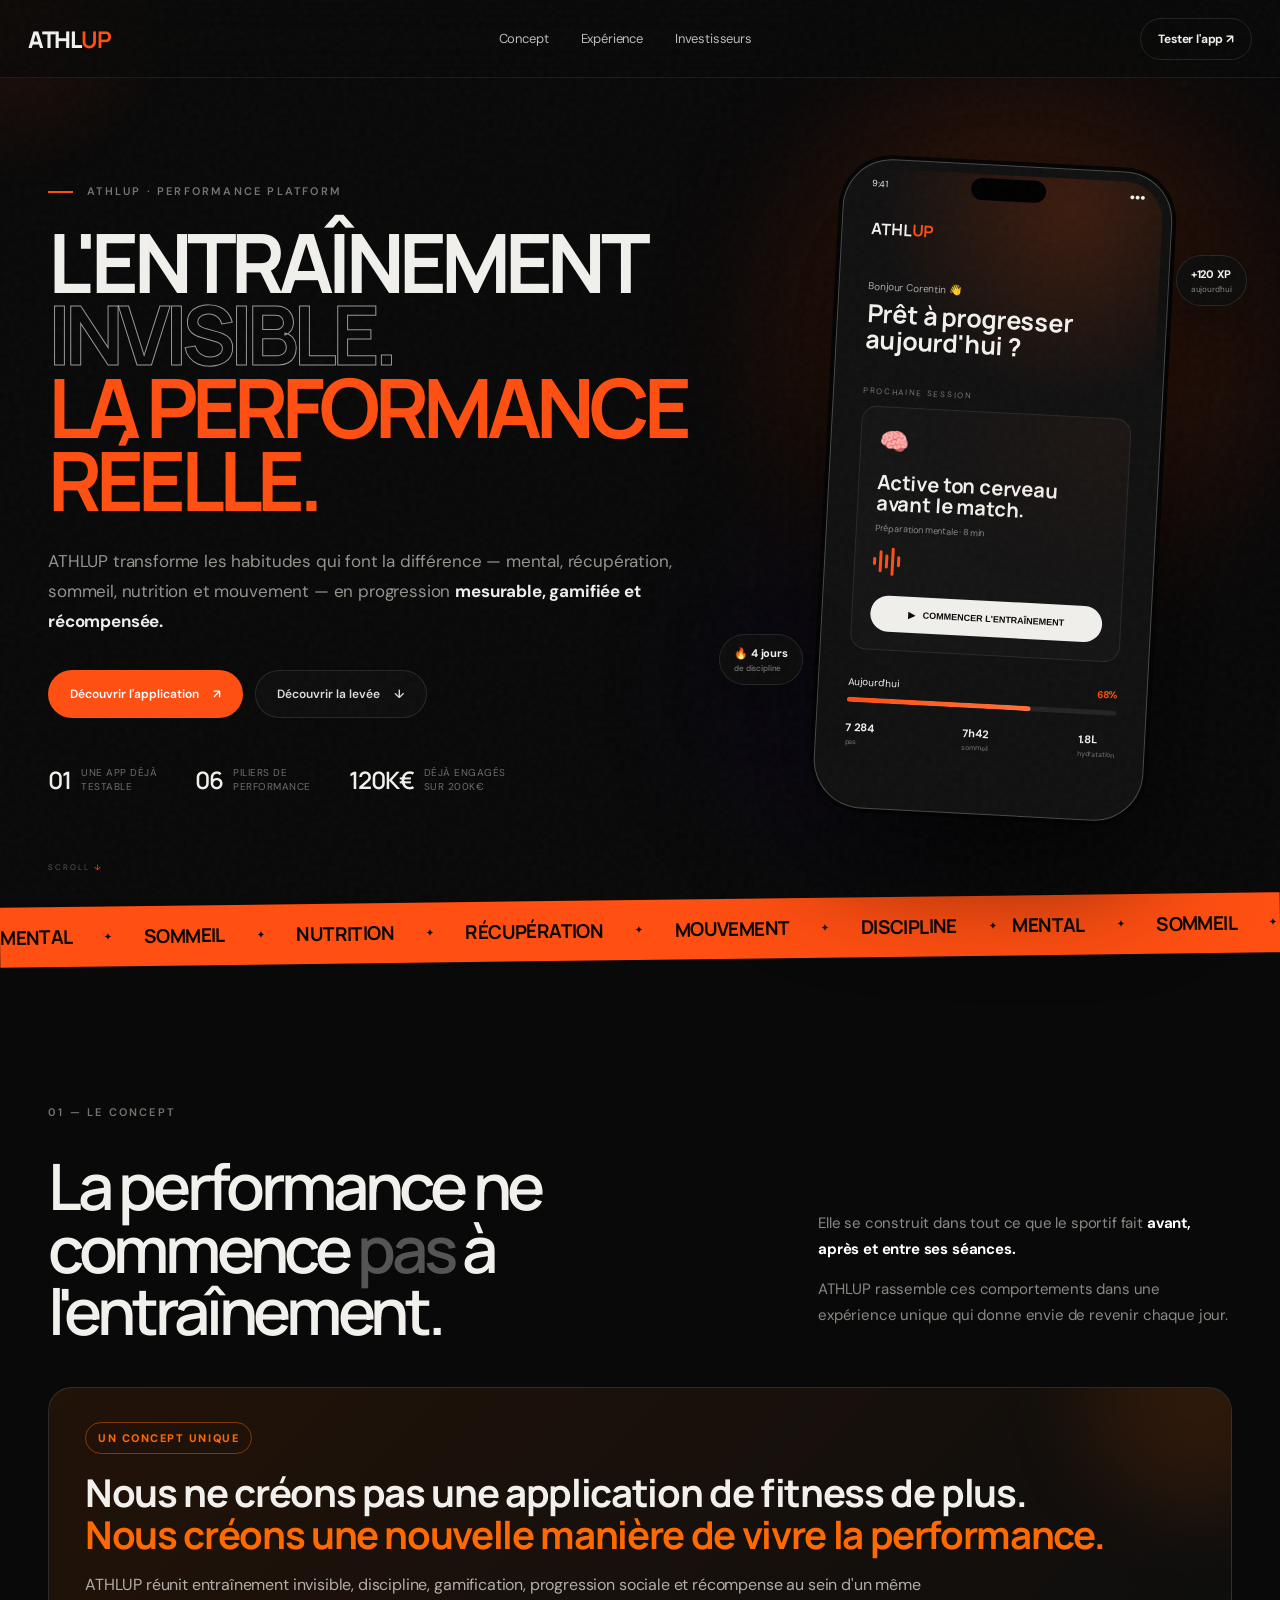
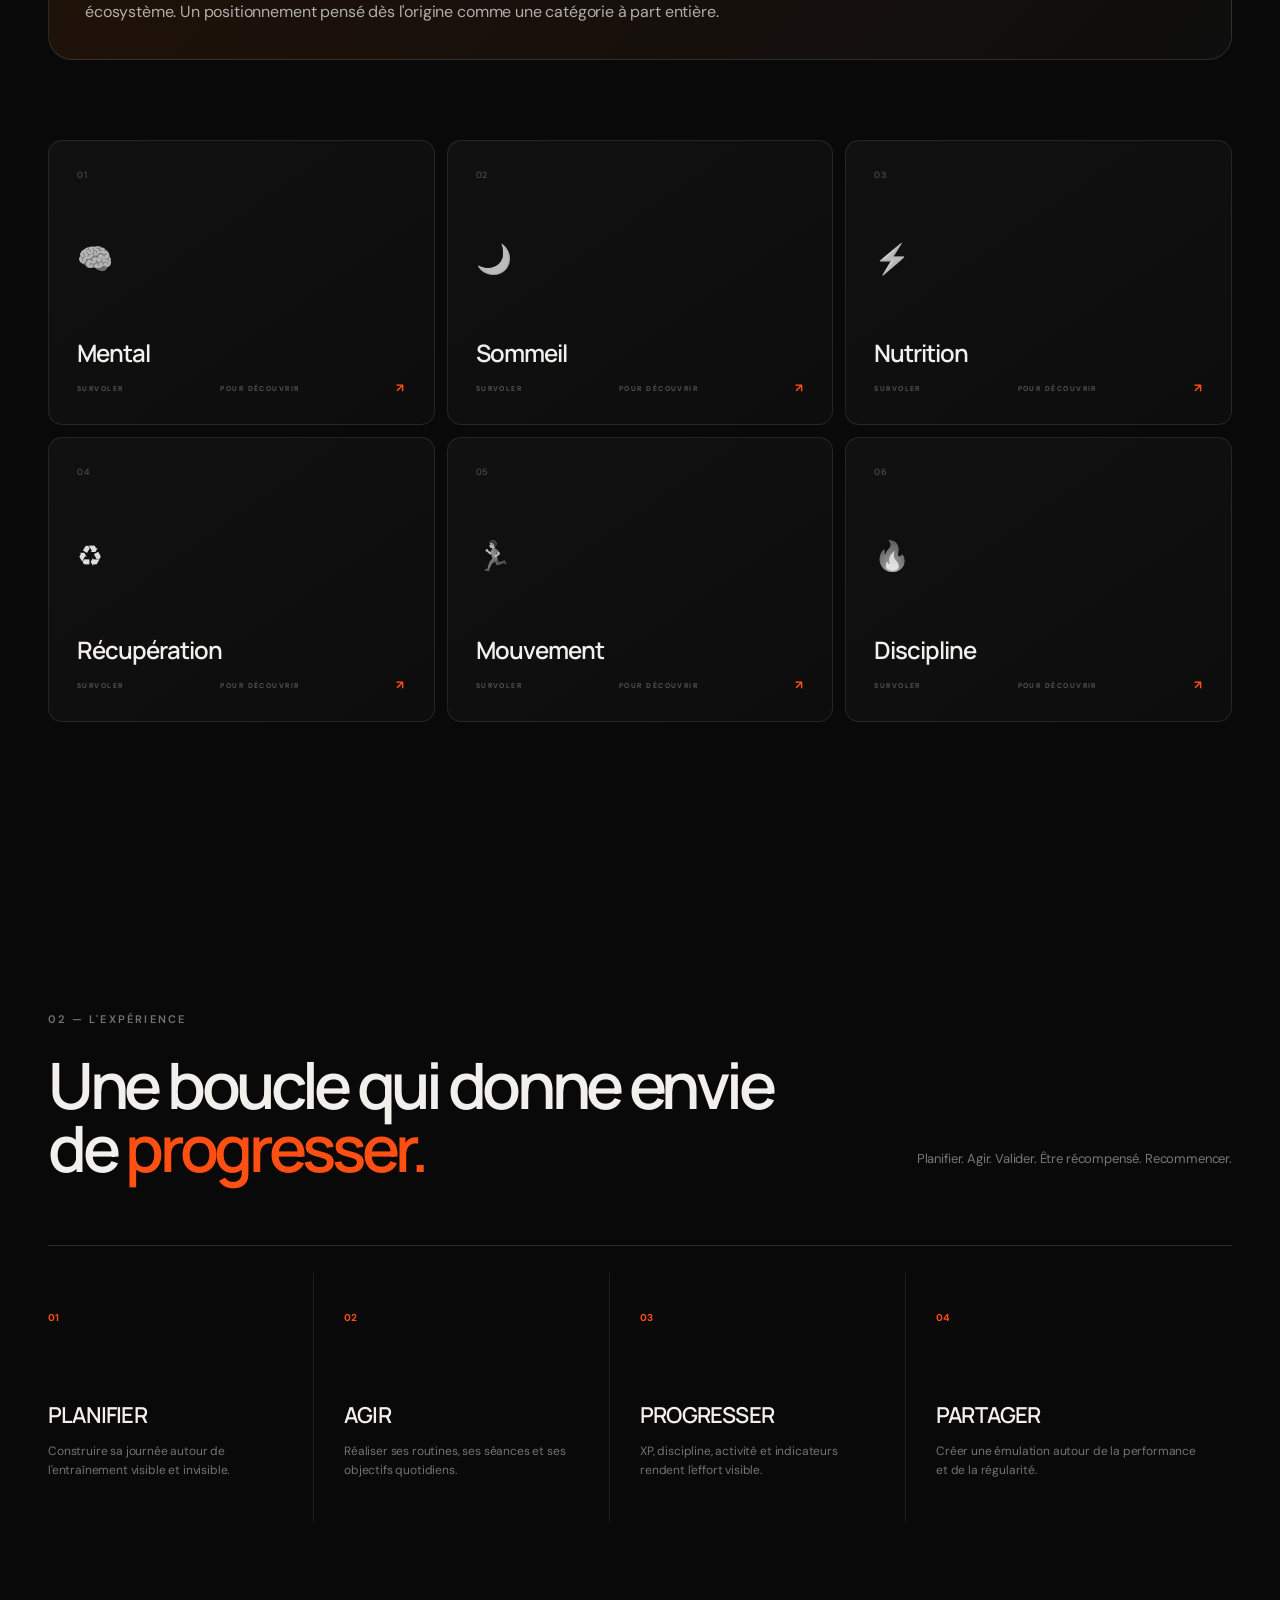
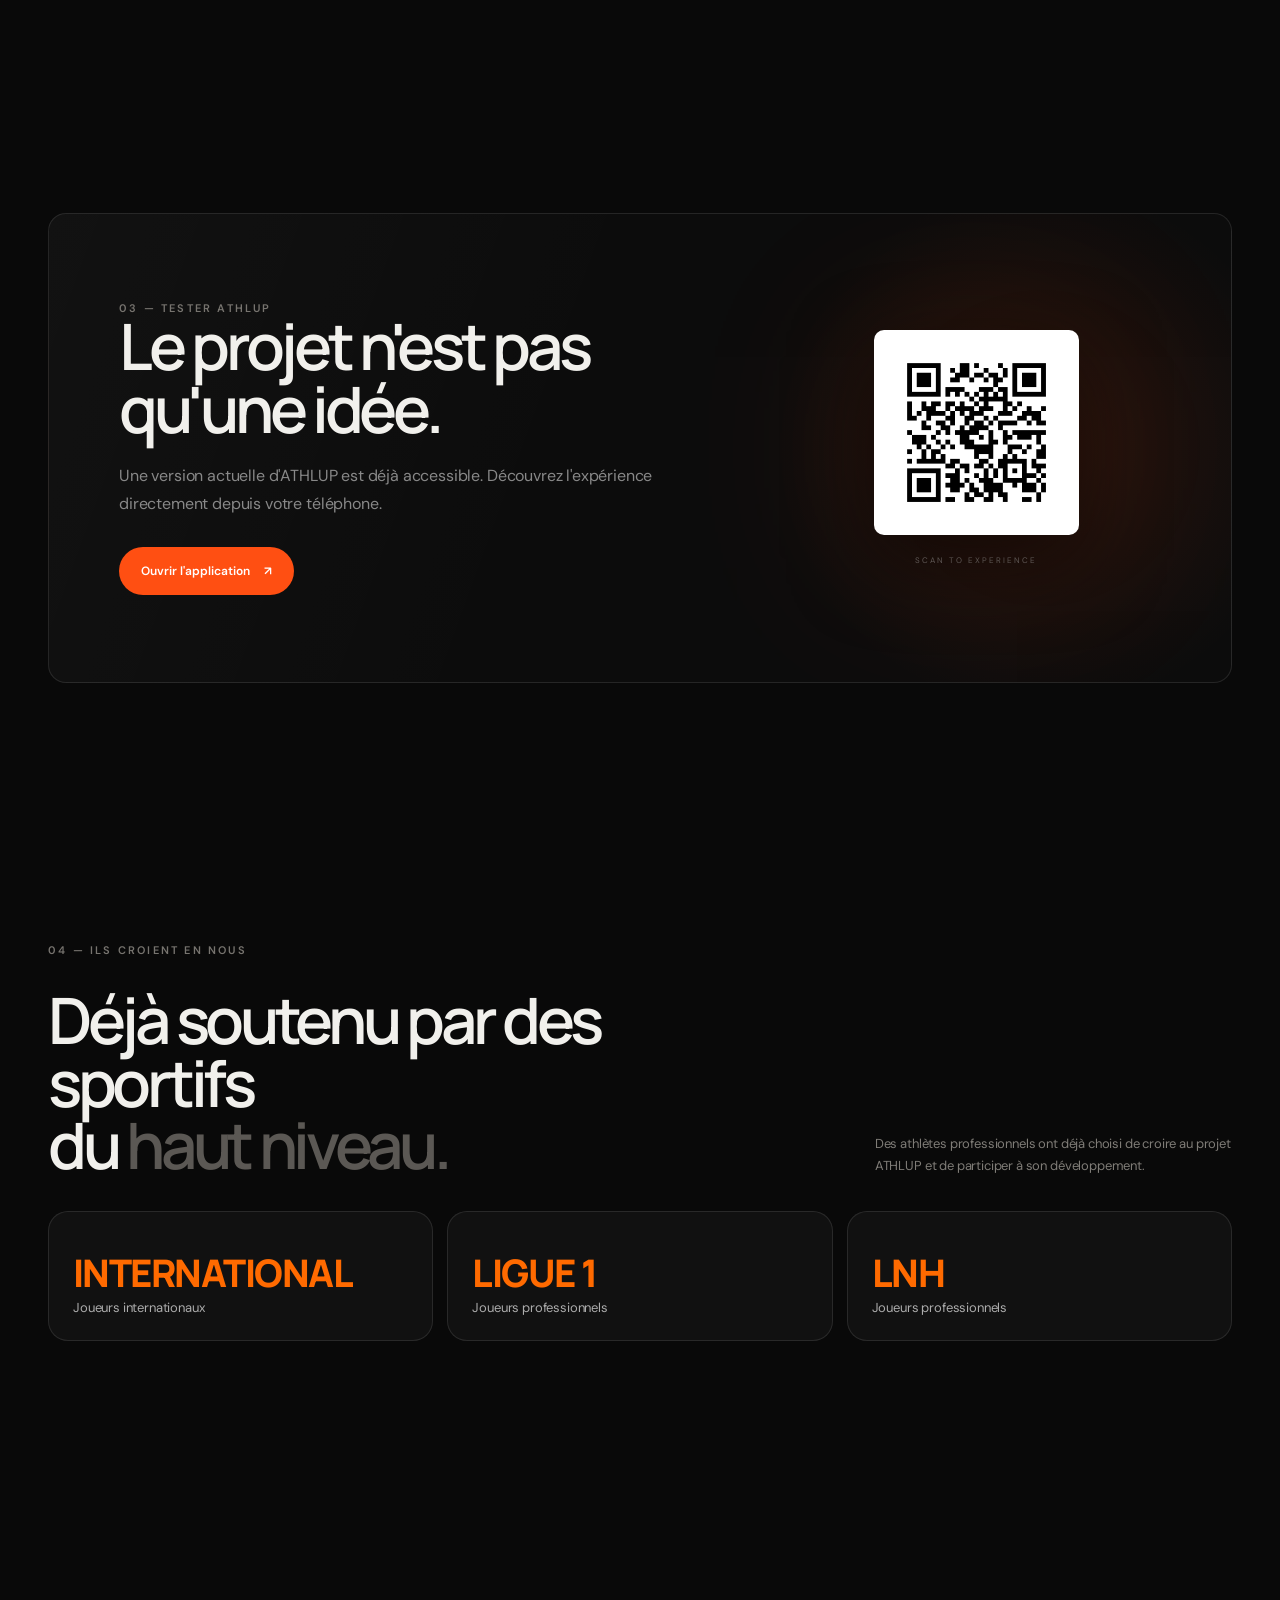
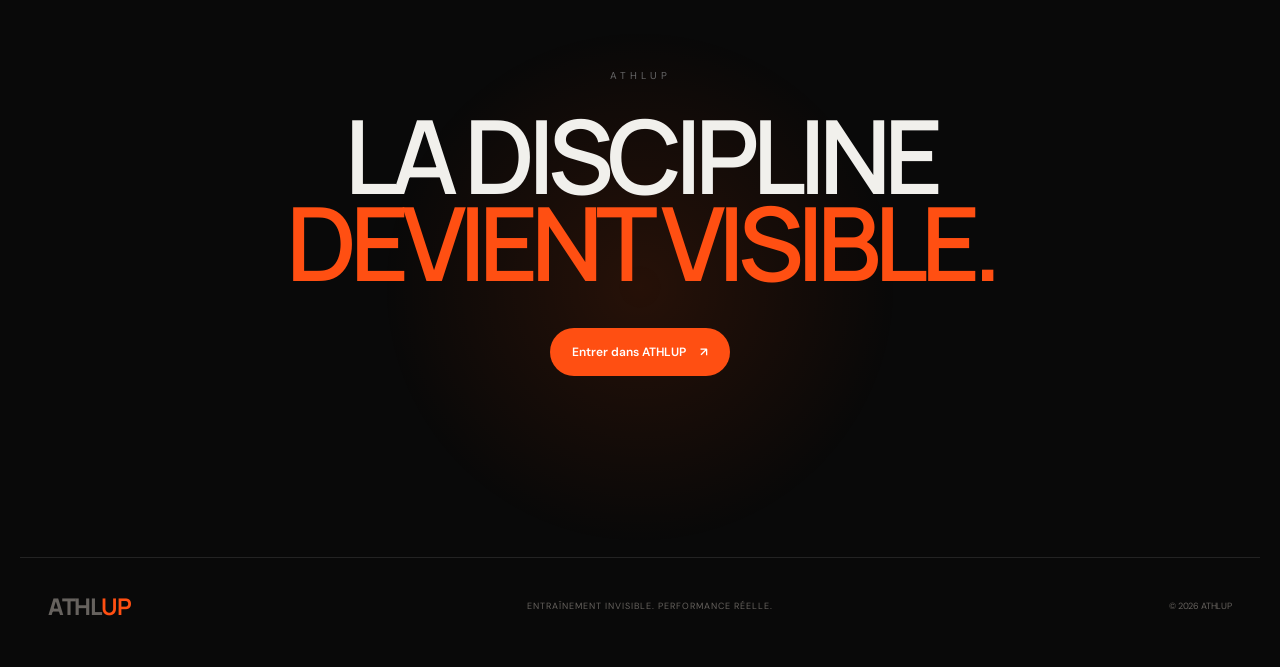
==== index.html @ 87a4d7eb "Add files via upload" ====
<!doctype html>
<html lang="fr">
<head>
  <meta charset="utf-8">
  <meta name="viewport" content="width=device-width, initial-scale=1">
  <meta name="theme-color" content="#080808">
  <title>ATHLUP — L'entraînement invisible</title>
  <meta name="description" content="ATHLUP transforme la discipline quotidienne en progression mesurable, gamifiée et récompensée.">
  <link rel="preconnect" href="https://fonts.googleapis.com">
  <link rel="preconnect" href="https://fonts.gstatic.com" crossorigin>
  <link href="https://fonts.googleapis.com/css2?family=DM+Sans:opsz,wght@9..40,400;9..40,500;9..40,600&family=Manrope:wght@500;600;700;800&display=swap" rel="stylesheet">
  <link rel="stylesheet" href="./style.css">
</head>
<body>
  <div class="noise"></div>
  <div class="cursor-glow" id="cursorGlow"></div>

  <header class="nav">
    <a class="brand" href="documents/ATHLUP-lettre-intention-investissement.pdf" target="_blank" rel="noopener" aria-label="ATHLUP">
      <span>ATHL</span><b>UP</b>
    </a>
    <nav class="nav-links">
      <a href="#concept">Concept</a>
      <a href="#experience">Expérience</a>
      <a href="documents/ATHLUP-lettre-intention-investissement.pdf" target="_blank" rel="noopener">Investisseurs</a>
    </nav>
    <a class="nav-cta" href="https://athlup-demo.vercel.app/" target="_blank" rel="noopener">Tester l'app <span>↗</span></a>
  </header>

  <main id="top">
    <section class="hero">
      <div class="hero-orb orb-one"></div>
      <div class="hero-orb orb-two"></div>
      <div class="hero-copy reveal">
        <div class="eyebrow"><span></span> ATHLUP · PERFORMANCE PLATFORM</div>
        <h1>
          L'ENTRAÎNEMENT<br>
          <span class="outline">INVISIBLE.</span><br>
          <span class="accent">LA PERFORMANCE RÉELLE.</span>
        </h1>
        <p class="hero-text">ATHLUP transforme les habitudes qui font la différence — mental, récupération, sommeil, nutrition et mouvement — en progression <strong>mesurable, gamifiée et récompensée.</strong></p>
        <div class="hero-actions">
          <a class="btn btn-primary magnetic" href="https://athlup-demo.vercel.app/" target="_blank" rel="noopener">Découvrir l'application <span>↗</span></a>
          <a class="btn btn-ghost" href="#invest">Découvrir la levée <span>↓</span></a>
        </div>
        <div class="micro-proof">
          <div><strong>01</strong><span>Une app déjà<br>testable</span></div>
          <div><strong>06</strong><span>Piliers de<br>performance</span></div>
          <div><strong>120K€</strong><span>déjà engagés<br>sur 200K€</span></div>
        </div>
      </div>

      <div class="hero-device reveal delay-1">
        <div class="floating-chip chip-one">+120 XP <small>aujourd'hui</small></div>
        <div class="floating-chip chip-two">🔥 4 jours <small>de discipline</small></div>
        <div class="phone">
          <div class="phone-top"><span>9:41</span><i></i><span>●●●</span></div>
          <div class="phone-content">
            <div class="app-brand">ATHL<span>UP</span></div>
            <p class="hello">Bonjour Corentin 👋</p>
            <h3>Prêt à progresser<br>aujourd'hui ?</h3>
            <div class="session-label">PROCHAINE SESSION</div>
            <div class="session-card">
              <div class="session-icon">🧠</div>
              <div>
                <h4>Active ton cerveau<br>avant le match.</h4>
                <p>Préparation mentale · 8 min</p>
              </div>
              <div class="audio-bars"><i></i><i></i><i></i><i></i><i></i></div>
              <button>▶ &nbsp; COMMENCER L'ENTRAÎNEMENT</button>
            </div>
            <div class="today">
              <span>Aujourd'hui</span>
              <b>68%</b>
            </div>
            <div class="mini-progress"><i></i></div>
            <div class="stats-row"><span>7 284<small>pas</small></span><span>7h42<small>sommeil</small></span><span>1.8L<small>hydratation</small></span></div>
          </div>
        </div>
      </div>

      <div class="scroll-hint">SCROLL <span>↓</span></div>
    </section>

    <section class="word-stream" aria-label="Piliers ATHLUP">
      <div class="marquee">
        <div class="marquee-track">
          <div class="marquee-group">
            <span>MENTAL</span><i>✦</i><span>SOMMEIL</span><i>✦</i><span>NUTRITION</span><i>✦</i><span>RÉCUPÉRATION</span><i>✦</i><span>MOUVEMENT</span><i>✦</i><span>DISCIPLINE</span><i>✦</i>
          </div>
          <div class="marquee-group" aria-hidden="true">
            <span>MENTAL</span><i>✦</i><span>SOMMEIL</span><i>✦</i><span>NUTRITION</span><i>✦</i><span>RÉCUPÉRATION</span><i>✦</i><span>MOUVEMENT</span><i>✦</i><span>DISCIPLINE</span><i>✦</i>
          </div>
          <div class="marquee-group" aria-hidden="true">
            <span>MENTAL</span><i>✦</i><span>SOMMEIL</span><i>✦</i><span>NUTRITION</span><i>✦</i><span>RÉCUPÉRATION</span><i>✦</i><span>MOUVEMENT</span><i>✦</i><span>DISCIPLINE</span><i>✦</i>
          </div>
        </div>
      </div>
    </section>

    <section class="manifesto section" id="concept">
      <div class="section-kicker reveal">01 — LE CONCEPT</div>
      <div class="manifesto-grid">
        <h2 class="reveal">La performance ne commence <span>pas</span> à l'entraînement.</h2>
        <div class="manifesto-copy reveal delay-1">
          <p>Elle se construit dans tout ce que le sportif fait <strong>avant, après et entre ses séances.</strong></p>
          <p>ATHLUP rassemble ces comportements dans une expérience unique qui donne envie de revenir chaque jour.</p>
        </div>
      </div>

      <div class="unique-concept reveal">
        <span class="unique-tag">UN CONCEPT UNIQUE</span>
        <h3>Nous ne créons pas une application de fitness de plus.<br><strong>Nous créons une nouvelle manière de vivre la performance.</strong></h3>
        <p>ATHLUP réunit entraînement invisible, discipline, gamification, progression sociale et récompense au sein d'un même écosystème. Un positionnement pensé dès l'origine comme une catégorie à part entière.</p>
      </div>

      <div class="pillars flip-grid">
        <article class="pillar flip-card reveal" tabindex="0">
          <div class="flip-card-inner">
            <div class="flip-face flip-front">
              <em>01</em>
              <span class="pillar-icon">🧠</span>
              <div class="front-bottom">
                <h3>Mental</h3>
                <small><span class="desktop-hint">SURVOLER</span><span class="mobile-hint">TOUCHER</span> POUR DÉCOUVRIR <b>↗</b></small>
              </div>
            </div>
            <div class="flip-face flip-back">
              <div class="back-top"><em>01</em><span>Mental</span></div>
              <p>Focus, visualisation, préparation et maîtrise émotionnelle.</p>
              <div class="back-mark">🧠</div>
            </div>
          </div>
        </article>
        <article class="pillar flip-card reveal" tabindex="0">
          <div class="flip-card-inner">
            <div class="flip-face flip-front">
              <em>02</em>
              <span class="pillar-icon">🌙</span>
              <div class="front-bottom">
                <h3>Sommeil</h3>
                <small><span class="desktop-hint">SURVOLER</span><span class="mobile-hint">TOUCHER</span> POUR DÉCOUVRIR <b>↗</b></small>
              </div>
            </div>
            <div class="flip-face flip-back">
              <div class="back-top"><em>02</em><span>Sommeil</span></div>
              <p>Construire une récupération qui soutient réellement la performance.</p>
              <div class="back-mark">🌙</div>
            </div>
          </div>
        </article>
        <article class="pillar flip-card reveal" tabindex="0">
          <div class="flip-card-inner">
            <div class="flip-face flip-front">
              <em>03</em>
              <span class="pillar-icon">⚡</span>
              <div class="front-bottom">
                <h3>Nutrition</h3>
                <small><span class="desktop-hint">SURVOLER</span><span class="mobile-hint">TOUCHER</span> POUR DÉCOUVRIR <b>↗</b></small>
              </div>
            </div>
            <div class="flip-face flip-back">
              <div class="back-top"><em>03</em><span>Nutrition</span></div>
              <p>Créer des habitudes simples qui accompagnent l'effort.</p>
              <div class="back-mark">⚡</div>
            </div>
          </div>
        </article>
        <article class="pillar flip-card reveal" tabindex="0">
          <div class="flip-card-inner">
            <div class="flip-face flip-front">
              <em>04</em>
              <span class="pillar-icon">♻</span>
              <div class="front-bottom">
                <h3>Récupération</h3>
                <small><span class="desktop-hint">SURVOLER</span><span class="mobile-hint">TOUCHER</span> POUR DÉCOUVRIR <b>↗</b></small>
              </div>
            </div>
            <div class="flip-face flip-back">
              <div class="back-top"><em>04</em><span>Récupération</span></div>
              <p>Mobilité, respiration et protocoles pour mieux repartir.</p>
              <div class="back-mark">♻</div>
            </div>
          </div>
        </article>
        <article class="pillar flip-card reveal" tabindex="0">
          <div class="flip-card-inner">
            <div class="flip-face flip-front">
              <em>05</em>
              <span class="pillar-icon">🏃</span>
              <div class="front-bottom">
                <h3>Mouvement</h3>
                <small><span class="desktop-hint">SURVOLER</span><span class="mobile-hint">TOUCHER</span> POUR DÉCOUVRIR <b>↗</b></small>
              </div>
            </div>
            <div class="flip-face flip-back">
              <div class="back-top"><em>05</em><span>Mouvement</span></div>
              <p>Valoriser l'activité quotidienne et la régularité.</p>
              <div class="back-mark">🏃</div>
            </div>
          </div>
        </article>
        <article class="pillar flip-card reveal" tabindex="0">
          <div class="flip-card-inner">
            <div class="flip-face flip-front">
              <em>06</em>
              <span class="pillar-icon">🔥</span>
              <div class="front-bottom">
                <h3>Discipline</h3>
                <small><span class="desktop-hint">SURVOLER</span><span class="mobile-hint">TOUCHER</span> POUR DÉCOUVRIR <b>↗</b></small>
              </div>
            </div>
            <div class="flip-face flip-back">
              <div class="back-top"><em>06</em><span>Discipline</span></div>
              <p>Transformer la constance en progression visible et gratifiante.</p>
              <div class="back-mark">🔥</div>
            </div>
          </div>
        </article>
      </div>
    </section>

    <section class="experience section" id="experience">
      <div class="section-kicker reveal">02 — L'EXPÉRIENCE</div>
      <div class="experience-head">
        <h2 class="reveal">Une boucle qui donne envie<br>de <span class="accent">progresser.</span></h2>
        <p class="reveal delay-1">Planifier. Agir. Valider. Être récompensé. Recommencer.</p>
      </div>

      <div class="steps">
        <div class="step reveal"><b>01</b><h3>PLANIFIER</h3><p>Construire sa journée autour de l'entraînement visible et invisible.</p><span>→</span></div>
        <div class="step reveal delay-1"><b>02</b><h3>AGIR</h3><p>Réaliser ses routines, ses séances et ses objectifs quotidiens.</p><span>→</span></div>
        <div class="step reveal delay-2"><b>03</b><h3>PROGRESSER</h3><p>XP, discipline, activité et indicateurs rendent l'effort visible.</p><span>→</span></div>
        <div class="step reveal delay-3"><b>04</b><h3>PARTAGER</h3><p>Créer une émulation autour de la performance et de la régularité.</p></div>
      </div>
    </section>

    <section class="try-app section">
      <div class="try-card reveal">
        <div>
          <div class="section-kicker">03 — TESTER ATHLUP</div>
          <h2>Le projet n'est pas<br>qu'une idée.</h2>
          <p>Une version actuelle d'ATHLUP est déjà accessible. Découvrez l'expérience directement depuis votre téléphone.</p>
          <a class="btn btn-primary magnetic" href="https://athlup-demo.vercel.app/" target="_blank" rel="noopener">Ouvrir l'application <span>↗</span></a>
        </div>
        <div class="qr-wrap">
          <div class="qr-glow"></div>
          <img src="./qr-athlup-app.png" alt="QR code vers l'application ATHLUP">
          <span>SCAN TO EXPERIENCE</span>
        </div>
      </div>
    </section>


    <section class="believers section" id="believers">
      <div class="section-kicker reveal">04 — ILS CROIENT EN NOUS</div>
      <div class="believers-head">
        <h2 class="reveal">Déjà soutenu par des sportifs<br>du <span>haut niveau.</span></h2>
        <p class="reveal delay-1">Des athlètes professionnels ont déjà choisi de croire au projet ATHLUP et de participer à son développement.</p>
      </div>

      <div class="athlete-proof reveal">
        <div><strong>INTERNATIONAL</strong><span>Joueurs internationaux</span></div>
        <div><strong>LIGUE 1</strong><span>Joueurs professionnels</span></div>
        <div><strong>LNH</strong><span>Joueurs professionnels</span></div>
      </div>
    </section>

    <section class="final-cta">
      <div class="reveal">
        <span>ATHLUP</span>
        <h2>LA DISCIPLINE<br><i>DEVIENT VISIBLE.</i></h2>
        <a class="btn btn-primary magnetic" href="https://athlup-demo.vercel.app/" target="_blank" rel="noopener">Entrer dans ATHLUP <span>↗</span></a>
      </div>
    </section>
  </main>

  <footer>
    <a class="brand" href="#top"><span>ATHL</span><b>UP</b></a>
    <p>Entraînement invisible. Performance réelle.</p>
    <span>© 2026 ATHLUP</span>
  </footer>

  <script src="./script.js"></script>
</body>
</html>
---- style.css ----
:root{
  --bg:#080808;--panel:#101010;--panel2:#151515;--text:#f5f3ef;--muted:#a4a19b;
  --orange:#ff4d00;--orange2:#ff7a00;--line:rgba(255,255,255,.12);--max:1240px
}
*{box-sizing:border-box}html{scroll-behavior:smooth}body{margin:0;background:var(--bg);color:var(--text);font-family:Inter,Arial,sans-serif;overflow-x:hidden}
a{color:inherit;text-decoration:none}.noise{position:fixed;inset:0;pointer-events:none;z-index:20;opacity:.035;background-image:url("data:image/svg+xml,%3Csvg viewBox='0 0 180 180' xmlns='http://www.w3.org/2000/svg'%3E%3Cfilter id='n'%3E%3CfeTurbulence type='fractalNoise' baseFrequency='.9' numOctaves='4' stitchTiles='stitch'/%3E%3C/filter%3E%3Crect width='100%25' height='100%25' filter='url(%23n)' opacity='.8'/%3E%3C/svg%3E")}
.cursor-glow{position:fixed;width:420px;height:420px;border-radius:50%;pointer-events:none;z-index:-1;background:radial-gradient(circle,rgba(255,77,0,.11),transparent 65%);transform:translate(-50%,-50%);transition:opacity .3s}
.nav{height:78px;position:fixed;top:0;left:0;right:0;z-index:15;display:flex;align-items:center;justify-content:space-between;padding:0 max(28px,calc((100vw - var(--max))/2));background:rgba(8,8,8,.64);backdrop-filter:blur(18px);border-bottom:1px solid rgba(255,255,255,.06)}
.brand{font-family:"Space Grotesk";font-size:23px;font-weight:700;letter-spacing:-1px}.brand b{color:var(--orange)}.nav-links{display:flex;gap:32px;font-size:13px;color:#bbb}.nav-links a:hover{color:white}.nav-cta{font-size:12px;font-weight:700;border:1px solid var(--line);padding:12px 17px;border-radius:99px}.nav-cta:hover{border-color:var(--orange);color:var(--orange)}
.hero{min-height:100vh;max-width:var(--max);margin:auto;padding:150px 28px 70px;display:grid;grid-template-columns:1.15fr .85fr;align-items:center;gap:60px;position:relative}
.hero-copy,.hero-device{position:relative;z-index:2}.eyebrow,.section-kicker{font-size:11px;font-weight:700;letter-spacing:2.5px;color:#a7a39e}.eyebrow span{display:inline-block;width:25px;height:2px;background:var(--orange);vertical-align:middle;margin-right:9px}
.hero h1{font-family:"Space Grotesk";font-size:clamp(54px,6.4vw,94px);line-height:.9;letter-spacing:-5px;margin:28px 0 30px;font-weight:700}.hero h1 .outline{-webkit-text-stroke:1px rgba(255,255,255,.75);color:transparent}.accent{color:var(--orange)}
.hero-text{font-size:17px;line-height:1.75;color:#aaa;max-width:650px}.hero-text strong{color:#eee}.hero-actions{display:flex;gap:12px;margin:34px 0 45px;flex-wrap:wrap}
.btn{display:inline-flex;align-items:center;justify-content:center;gap:14px;padding:16px 22px;border-radius:6px;font-size:12px;font-weight:800;letter-spacing:.3px;border:1px solid transparent;transition:.25s ease;cursor:pointer}.btn-primary{background:var(--orange);color:white;box-shadow:0 12px 45px rgba(255,77,0,.18)}.btn-primary:hover{background:#ff6325;transform:translateY(-2px)}.btn-ghost{border-color:var(--line);color:#ddd}.btn-ghost:hover{border-color:#777}.btn-disabled{background:#242424;color:#777;border-color:#333;cursor:not-allowed}
.micro-proof{display:flex;gap:38px}.micro-proof div{display:flex;align-items:center;gap:10px}.micro-proof strong{font-family:"Space Grotesk";font-size:24px}.micro-proof span{font-size:10px;color:#777;line-height:1.35;text-transform:uppercase;letter-spacing:.7px}
.hero-device{display:flex;justify-content:center}.phone{width:330px;height:650px;border:1px solid rgba(255,255,255,.2);border-radius:48px;padding:11px;background:linear-gradient(145deg,#222,#070707 50%);box-shadow:0 50px 110px rgba(0,0,0,.65),0 0 0 5px #050505;transform:rotate(3deg);transition:transform .5s ease}.phone:hover{transform:rotate(0) translateY(-8px)}
.phone:before{content:"";position:absolute;inset:9px;border-radius:39px;background:radial-gradient(circle at 70% 5%,rgba(255,77,0,.18),transparent 30%);pointer-events:none}.phone-top{height:34px;padding:7px 16px;display:flex;justify-content:space-between;font-size:9px;position:relative;z-index:2}.phone-top i{width:75px;height:22px;background:#000;border-radius:20px;position:absolute;left:50%;top:2px;transform:translateX(-50%)}
.phone-content{padding:13px 18px;position:relative;z-index:2}.app-brand{font-family:"Space Grotesk";font-weight:700;font-size:16px;margin-bottom:40px}.app-brand span{color:var(--orange)}.hello{font-size:10px;color:#aaa;margin:0 0 8px}.phone h3{font-family:"Space Grotesk";font-size:25px;line-height:1.05;margin:0 0 32px}.session-label{font-size:8px;letter-spacing:1.7px;color:#777;margin-bottom:10px}.session-card{position:relative;background:linear-gradient(145deg,#1d1d1d,#101010);border:1px solid rgba(255,77,0,.28);border-radius:20px;padding:18px;overflow:hidden}.session-card:before{content:"";position:absolute;width:140px;height:140px;background:var(--orange);filter:blur(80px);opacity:.13;right:-40px;top:-60px}.session-icon{font-size:24px;margin-bottom:15px}.session-card h4{font-family:"Space Grotesk";font-size:20px;line-height:1.05;margin:0 0 7px}.session-card p{font-size:9px;color:#888}.session-card button{width:100%;margin-top:19px;padding:13px 8px;border:0;border-radius:8px;background:var(--orange);color:#fff;font-size:9px;font-weight:800}.audio-bars{height:30px;display:flex;gap:3px;align-items:center;margin-top:12px}.audio-bars i{display:block;width:3px;background:var(--orange);border-radius:3px;animation:bars 1.1s infinite ease-in-out}.audio-bars i:nth-child(1){height:8px}.audio-bars i:nth-child(2){height:22px;animation-delay:.15s}.audio-bars i:nth-child(3){height:14px;animation-delay:.3s}.audio-bars i:nth-child(4){height:28px;animation-delay:.45s}.audio-bars i:nth-child(5){height:11px;animation-delay:.6s}@keyframes bars{50%{transform:scaleY(.45);opacity:.55}}
.today{display:flex;justify-content:space-between;margin-top:26px;font-size:10px}.today b{color:var(--orange)}.mini-progress{height:5px;background:#242424;border-radius:10px;margin:9px 0 18px;overflow:hidden}.mini-progress i{display:block;width:68%;height:100%;background:linear-gradient(90deg,var(--orange),var(--orange2));border-radius:10px}.stats-row{display:flex;justify-content:space-between}.stats-row span{font-size:11px;font-weight:700}.stats-row small{display:block;font-size:7px;color:#666;font-weight:500;margin-top:3px}
.floating-chip{position:absolute;background:rgba(20,20,20,.82);border:1px solid var(--line);backdrop-filter:blur(10px);padding:11px 14px;border-radius:12px;font-size:11px;font-weight:800;z-index:4;box-shadow:0 15px 45px rgba(0,0,0,.35);animation:float 4s ease-in-out infinite}.floating-chip small{display:block;color:#777;font-size:8px;font-weight:500;margin-top:3px}.chip-one{right:-15px;top:90px}.chip-two{left:-35px;bottom:130px;animation-delay:1.5s}@keyframes float{50%{transform:translateY(-10px)}}
.hero-orb{position:absolute;border-radius:50%;filter:blur(90px);opacity:.22;pointer-events:none}.orb-one{width:420px;height:420px;background:var(--orange);right:30px;top:120px}.orb-two{width:260px;height:260px;background:#6931ff;right:280px;bottom:80px;opacity:.08}.scroll-hint{position:absolute;bottom:28px;left:28px;font-size:8px;letter-spacing:2px;color:#555}.scroll-hint span{color:var(--orange)}
.word-stream{border-top:1px solid var(--line);border-bottom:1px solid var(--line);overflow:hidden;transform:rotate(-1deg);background:var(--orange);color:#090909}.marquee{width:100%;overflow:hidden}.marquee-track{display:flex;width:max-content;gap:28px;align-items:center;padding:18px 0;animation:marquee 24s linear infinite;font-family:"Space Grotesk";font-weight:700;font-size:22px;letter-spacing:-.5px}.marquee-track i{font-style:normal;font-size:12px}@keyframes marquee{to{transform:translateX(-50%)}}
.section{max-width:var(--max);margin:auto;padding:130px 28px}.manifesto-grid{display:grid;grid-template-columns:1.25fr .75fr;gap:80px;margin-top:28px;align-items:end}.manifesto h2,.experience h2,.try-card h2{font-family:"Space Grotesk";font-size:clamp(42px,5vw,70px);line-height:.98;letter-spacing:-3px;margin:0}.manifesto h2 span{color:#555}.manifesto-copy{font-size:16px;color:#999;line-height:1.7}.manifesto-copy strong{color:white}
.pillars{display:grid;grid-template-columns:repeat(3,1fr);margin-top:75px;border-top:1px solid var(--line);border-left:1px solid var(--line)}.pillar{min-height:260px;padding:28px;border-right:1px solid var(--line);border-bottom:1px solid var(--line);position:relative;transition:.35s}.pillar:hover{background:#101010;transform:translateY(-4px)}.pillar em{font-size:9px;color:#555;font-style:normal}.pillar>span{display:block;font-size:27px;margin:40px 0 18px}.pillar h3{font-family:"Space Grotesk";font-size:22px;margin:0 0 10px}.pillar p{font-size:12px;color:#777;line-height:1.6;max-width:270px}
.experience{padding-top:70px}.experience-head{display:flex;justify-content:space-between;align-items:end;margin:28px 0 65px}.experience-head p{color:#777;font-size:13px}.steps{display:grid;grid-template-columns:repeat(4,1fr);border:1px solid var(--line)}.step{padding:32px;min-height:270px;border-right:1px solid var(--line);position:relative}.step:last-child{border-right:0}.step b{font-size:10px;color:var(--orange)}.step h3{font-family:"Space Grotesk";font-size:25px;margin:70px 0 12px}.step p{font-size:12px;color:#777;line-height:1.6}.step>span{position:absolute;right:20px;top:50%;font-size:20px;color:#333}.step:hover{background:linear-gradient(180deg,rgba(255,77,0,.07),transparent)}
.try-app{padding-top:50px}.try-card{min-height:470px;border:1px solid var(--line);border-radius:24px;padding:70px;display:grid;grid-template-columns:1fr .55fr;align-items:center;position:relative;overflow:hidden;background:radial-gradient(circle at 80% 50%,rgba(255,77,0,.12),transparent 35%),#0d0d0d}.try-card p{color:#888;line-height:1.7;max-width:570px;margin:22px 0 30px}.qr-wrap{justify-self:center;text-align:center;position:relative}.qr-wrap img{width:205px;height:205px;background:white;padding:14px;border-radius:14px;position:relative;z-index:2;box-shadow:0 20px 60px rgba(0,0,0,.4)}.qr-wrap span{display:block;font-size:8px;letter-spacing:2px;color:#777;margin-top:15px}.qr-glow{position:absolute;width:240px;height:240px;background:var(--orange);filter:blur(90px);opacity:.2;left:50%;top:50%;transform:translate(-50%,-50%)}
.invest{max-width:none;padding-left:max(28px,calc((100vw - var(--max))/2));padding-right:max(28px,calc((100vw - var(--max))/2));position:relative;overflow:hidden;background:#0b0b0b;border-top:1px solid var(--line);border-bottom:1px solid var(--line)}.invest-bg{position:absolute;width:550px;height:550px;border:100px solid rgba(255,77,0,.025);border-radius:50%;right:-100px;top:-130px}.invest-grid{display:grid;grid-template-columns:1fr 1fr;gap:90px;margin-top:45px;position:relative}.invest-label{font-size:9px;letter-spacing:2px;color:var(--orange);font-weight:800}.invest-copy h2{font-family:"Space Grotesk";font-size:clamp(90px,12vw,165px);line-height:.62;letter-spacing:-8px;margin:25px 0 0;color:var(--orange)}.invest-copy sup{font-size:.35em;vertical-align:top;letter-spacing:-2px}.invest-copy small{display:inline-block;color:white;font-size:.25em;line-height:1.05;letter-spacing:-2px;margin-top:38px}.invest-detail{padding-top:55px}.invest-detail>p{color:#999;line-height:1.75;max-width:560px}.progress-meta,.progress-scale{display:flex;justify-content:space-between}.progress-meta{margin-top:48px;font-size:9px;font-weight:800;letter-spacing:1px}.progress-meta b{color:var(--orange);font-size:13px}.fund-progress{height:14px;background:#242424;border-radius:20px;margin:13px 0 9px;overflow:hidden;box-shadow:inset 0 0 0 1px rgba(255,255,255,.05)}.fund-fill{height:100%;width:0;background:linear-gradient(90deg,var(--orange),#ff8a00);border-radius:20px;position:relative;box-shadow:0 0 30px rgba(255,77,0,.35)}.fund-fill span{position:absolute;right:0;top:50%;width:10px;height:10px;background:#fff;border-radius:50%;transform:translate(50%,-50%);box-shadow:0 0 15px white}.progress-scale{font-size:8px;color:#555}.invest-actions{display:flex;align-items:center;gap:24px;margin-top:42px;flex-wrap:wrap}.text-link{font-size:11px;font-weight:700}.text-link:hover{color:var(--orange)}
.final-cta{min-height:75vh;display:grid;place-items:center;text-align:center;padding:100px 28px;background:radial-gradient(circle at 50% 60%,rgba(255,77,0,.12),transparent 34%)}.final-cta>div>span{font-size:10px;letter-spacing:4px;color:#666}.final-cta h2{font-family:"Space Grotesk";font-size:clamp(55px,8vw,110px);line-height:.85;letter-spacing:-6px;margin:28px 0 42px}.final-cta h2 i{font-style:normal;color:var(--orange)}
footer{max-width:var(--max);margin:auto;padding:32px 28px 45px;display:flex;justify-content:space-between;align-items:center;border-top:1px solid var(--line);color:#666;font-size:9px}footer p{letter-spacing:1px;text-transform:uppercase}
.reveal{opacity:0;transform:translateY(35px);transition:opacity .8s cubic-bezier(.2,.7,.2,1),transform .8s cubic-bezier(.2,.7,.2,1)}.reveal.visible{opacity:1;transform:none}.delay-1{transition-delay:.12s}.delay-2{transition-delay:.22s}.delay-3{transition-delay:.32s}
@media(max-width:900px){.nav-links{display:none}.hero{grid-template-columns:1fr;padding-top:130px}.hero h1{letter-spacing:-3px}.hero-device{margin-top:30px}.manifesto-grid,.invest-grid,.try-card{grid-template-columns:1fr}.pillars{grid-template-columns:repeat(2,1fr)}.steps{grid-template-columns:repeat(2,1fr)}.step:nth-child(2){border-right:0}.try-card{padding:45px}.qr-wrap{margin-top:25px}.invest-detail{padding-top:0}.invest-copy h2{font-size:110px}.experience-head{display:block}.experience-head p{margin-top:20px}}
@media(max-width:600px){.nav{height:68px;padding:0 18px}.nav-cta{padding:10px 13px}.hero,.section{padding-left:18px;padding-right:18px}.hero{padding-top:115px;gap:25px}.hero h1{font-size:49px;letter-spacing:-2.8px}.hero-text{font-size:14px}.micro-proof{gap:17px;flex-wrap:wrap}.phone{width:290px;height:610px}.floating-chip{display:none}.pillars,.steps{grid-template-columns:1fr}.pillar,.step{border-right:1px solid var(--line)!important}.manifesto-grid{gap:30px}.manifesto h2,.experience h2,.try-card h2{font-size:42px;letter-spacing:-2px}.try-card{padding:35px 24px}.invest{padding-top:100px;padding-bottom:100px}.invest-copy h2{font-size:90px;letter-spacing:-5px}.invest-copy small{font-size:.3em;letter-spacing:-1px}.final-cta h2{letter-spacing:-3px}.word-stream{transform:none}footer{flex-direction:column;gap:14px;text-align:center}}
@media(prefers-reduced-motion:reduce){*{scroll-behavior:auto!important;animation:none!important;transition:none!important}.reveal{opacity:1;transform:none}.fund-fill{width:60%}}


/* =========================================================
   ATHLUP V4 — premium art direction
   Editorial sports-tech, quieter surfaces, stronger hierarchy
   ========================================================= */
:root{
  --bg:#090909;
  --panel:#0d0d0d;
  --panel2:#111111;
  --text:#f1f0ec;
  --muted:#8b8984;
  --orange:#ff4f12;
  --orange2:#ff7138;
  --line:rgba(255,255,255,.105);
}
body{font-family:"DM Sans",Arial,sans-serif;letter-spacing:-.01em}
.brand,.hero h1,.phone h3,.session-card h4,.manifesto h2,.experience h2,.try-card h2,
.pillar h3,.step h3,.invest-copy h2,.final-cta h2,.app-brand{
  font-family:"Manrope",Arial,sans-serif;
}
.nav{background:rgba(9,9,9,.78);border-bottom:1px solid rgba(255,255,255,.075)}
.brand{font-weight:800;letter-spacing:-1.3px}
.eyebrow,.section-kicker{font-weight:600;letter-spacing:2.2px;color:#77746f}
.hero h1{font-weight:700;letter-spacing:-5.8px;line-height:.89}
.hero h1 .outline{-webkit-text-stroke:1px rgba(241,240,236,.62)}
.hero-text{color:#96938e;font-weight:400}
.btn{border-radius:999px;padding:15px 21px;font-weight:600;letter-spacing:0}
.btn-primary{box-shadow:none}
.btn-primary:hover{box-shadow:0 10px 40px rgba(255,79,18,.16)}
.btn-ghost{background:rgba(255,255,255,.025)}
.micro-proof strong{font-family:"Manrope";font-weight:600;letter-spacing:-1px}
.micro-proof span{letter-spacing:.5px;color:#6f6c68}

/* Phone: product, not sci-fi mockup */
.phone{border:1px solid rgba(255,255,255,.24);background:#111;border-radius:49px;box-shadow:0 45px 120px rgba(0,0,0,.72),0 0 0 4px #050505}
.session-card{background:#151515;border:1px solid rgba(255,255,255,.09);border-radius:16px}
.session-card:before{opacity:.08}
.session-card button{border-radius:999px;background:#f0efeb;color:#0a0a0a}
.floating-chip{background:rgba(14,14,14,.88);border:1px solid rgba(255,255,255,.1);border-radius:999px;box-shadow:0 16px 55px rgba(0,0,0,.5)}

/* Seamless ticker */
.word-stream{transform:rotate(-.7deg);background:var(--orange);border:0}
.marquee-track{display:flex;width:max-content;gap:0;padding:0;animation:athlupTicker 28s linear infinite}
.marquee-group{display:flex;flex-shrink:0;align-items:center;gap:32px;padding:17px 16px 17px 0}
.marquee-group span{font-family:"Manrope";font-weight:700;font-size:19px;letter-spacing:-.6px;white-space:nowrap}
.marquee-group i{font-style:normal;font-size:9px}
@keyframes athlupTicker{from{transform:translateX(0)}to{transform:translateX(-33.333333%)}}

/* Editorial sections */
.section{padding-top:145px;padding-bottom:145px}
.manifesto-grid{margin-top:36px}
.manifesto h2,.experience h2,.try-card h2{font-weight:600;letter-spacing:-4.3px}
.manifesto-copy{color:#8b8984;font-size:15px}

/* Replace generic SaaS boxes with restrained editorial tiles */
.pillars{
  gap:12px;
  border:0;
  margin-top:80px;
}
.pillar{
  min-height:285px;
  border:1px solid rgba(255,255,255,.09)!important;
  border-radius:14px;
  padding:27px;
  background:linear-gradient(145deg,rgba(255,255,255,.028),rgba(255,255,255,.008));
  overflow:hidden;
}
.pillar:after{
  content:"";position:absolute;left:26px;right:26px;bottom:0;height:1px;
  background:var(--orange);transform:scaleX(0);transform-origin:left;transition:transform .45s ease;
}
.pillar:hover{background:#101010;transform:translateY(-3px);border-color:rgba(255,255,255,.17)!important}
.pillar:hover:after{transform:scaleX(1)}
.pillar>span{filter:grayscale(1);opacity:.86;font-size:24px}
.pillar h3{font-size:20px;font-weight:600;letter-spacing:-.7px}
.pillar p{color:#77736e}
.pillar em{color:#5d5a56}

/* Steps become a continuous timeline, not four cards */
.steps{
  border:0;
  gap:0;
  position:relative;
  padding-top:28px;
}
.steps:before{
  content:"";position:absolute;left:0;right:0;top:0;height:1px;background:rgba(255,255,255,.14)
}
.step{
  min-height:250px;
  border:0;
  border-right:1px solid rgba(255,255,255,.085);
  padding:32px 30px 24px 0;
  margin-right:30px;
}
.step:last-child{border-right:0;margin-right:0}
.step h3{font-size:22px;font-weight:600;letter-spacing:-.8px;margin-top:74px}
.step p{color:#77736e}
.step>span{display:none}
.step:hover{background:none}
.step:hover h3{color:var(--orange)}

/* App test block: glassless, architectural */
.try-card{
  border-radius:18px;
  border:1px solid rgba(255,255,255,.1);
  background:
    linear-gradient(110deg,rgba(255,255,255,.025),transparent 45%),
    radial-gradient(circle at 84% 50%,rgba(255,79,18,.1),transparent 26%),
    #0c0c0c;
}
.qr-wrap img{border-radius:10px;box-shadow:0 25px 80px rgba(0,0,0,.55)}
.qr-glow{opacity:.12}

/* Fundraising: serious / institutional, while still ATHLUP */
.invest{background:#0a0a0a}
.invest-copy h2{font-weight:600;letter-spacing:-9px}
.fund-progress{height:9px;background:#1d1d1d}
.fund-fill{box-shadow:none}
.invest-detail>p{color:#8d8a85}
.progress-scale{color:#5d5a56}
.btn-disabled{border-radius:999px;background:#121212;border-color:rgba(255,255,255,.1)}
.final-cta h2{font-weight:600;letter-spacing:-7px}
footer{color:#66625e}

/* Finer motion */
.reveal{transform:translateY(22px);transition-duration:.95s}
.pillar,.step,.btn{transition-timing-function:cubic-bezier(.2,.7,.2,1)}

@media(max-width:900px){
  .pillars{gap:10px}
}
@media(max-width:600px){
  .hero h1{letter-spacing:-3.1px}
  .manifesto h2,.experience h2,.try-card h2{letter-spacing:-2.5px}
  .pillar{min-height:240px}
  .steps{gap:0}
  .step{margin-right:0;padding-right:20px;border-right:0;border-bottom:1px solid rgba(255,255,255,.08)}
  .word-stream{transform:none}
  .marquee-group span{font-size:16px}
  .invest-copy h2{letter-spacing:-6px}
  .final-cta h2{letter-spacing:-4px}
}


/* =========================================================
   V5 — ATHLUP interactive pillar flip cards
   Front = pillar / Back = essential message
   ========================================================= */
.flip-grid{
  perspective:1400px;
  align-items:stretch;
}
.flip-card{
  min-height:285px;
  padding:0 !important;
  background:transparent !important;
  border:0 !important;
  overflow:visible !important;
  perspective:1200px;
}
.flip-card:after{display:none !important}
.flip-card-inner{
  position:relative;
  width:100%;
  height:100%;
  min-height:285px;
  transform-style:preserve-3d;
  transition:transform .72s cubic-bezier(.2,.72,.2,1);
}
.flip-card:hover .flip-card-inner,
.flip-card:focus-visible .flip-card-inner{
  transform:rotateY(180deg);
}
.flip-face{
  position:absolute;
  inset:0;
  padding:28px;
  border:1px solid rgba(255,255,255,.095);
  border-radius:14px;
  backface-visibility:hidden;
  -webkit-backface-visibility:hidden;
  overflow:hidden;
}
.flip-front{
  display:flex;
  flex-direction:column;
  background:
    linear-gradient(145deg,rgba(255,255,255,.025),rgba(255,255,255,.006)),
    #0b0b0b;
}
.flip-front:before{
  content:"";
  position:absolute;
  width:130px;height:130px;
  border-radius:50%;
  background:var(--orange);
  filter:blur(90px);
  opacity:0;
  right:-40px;bottom:-55px;
  transition:opacity .35s ease;
}
.flip-card:hover .flip-front:before{opacity:.09}
.flip-face em{
  font-style:normal;
  font-size:9px;
  color:#595652;
  letter-spacing:.8px;
}
.pillar-icon{
  display:block;
  margin:auto 0 !important;
  font-size:29px !important;
  filter:grayscale(1);
  opacity:.92;
}
.front-bottom h3{
  margin:0 0 11px;
  font-family:"Manrope",Arial,sans-serif;
  font-size:24px;
  font-weight:600;
  letter-spacing:-1px;
}
.front-bottom small{
  display:flex;
  justify-content:space-between;
  align-items:center;
  font-size:7px;
  letter-spacing:1.45px;
  color:#5d5955;
  font-weight:600;
}
.front-bottom small b{
  font-size:12px;
  color:var(--orange);
}
.flip-back{
  transform:rotateY(180deg);
  display:flex;
  flex-direction:column;
  justify-content:space-between;
  background:var(--orange);
  color:#090909;
  border-color:var(--orange);
}
.back-top{
  display:flex;
  justify-content:space-between;
  align-items:center;
  font-size:9px;
  font-weight:700;
  letter-spacing:1.2px;
  text-transform:uppercase;
}
.flip-back em{color:rgba(9,9,9,.48)}
.flip-back p{
  margin:auto 0;
  max-width:92%;
  color:#090909 !important;
  font-family:"Manrope",Arial,sans-serif;
  font-size:clamp(20px,1.8vw,27px) !important;
  line-height:1.16 !important;
  font-weight:600;
  letter-spacing:-1.15px;
}
.back-mark{
  align-self:flex-end;
  font-size:23px;
  filter:grayscale(1);
  opacity:.5;
}
.flip-card:hover{transform:none !important}

/* Hover-only on pointer devices. On touch, cards stay readable on front. */
@media (hover:none){
  .flip-card:hover .flip-card-inner{transform:none}
  .front-bottom small{display:none}
}
@media(max-width:600px){
  .flip-card,.flip-card-inner{min-height:235px}
  .flip-face{padding:23px}
  .flip-back p{font-size:22px !important}
}
@media(prefers-reduced-motion:reduce){
  .flip-card-inner{transition:none}
}


/* =========================================================
   V6 — "Ils croient en nous" / club wall
   Intentionally neutral placeholders until club marks are supplied
   ========================================================= */
.believers{padding-top:115px;padding-bottom:115px}
.believers-head{
  display:grid;
  grid-template-columns:1.15fr .55fr;
  gap:80px;
  align-items:end;
  margin-top:32px;
}
.believers-head h2{
  margin:0;
  font-family:"Manrope",Arial,sans-serif;
  font-size:clamp(42px,5vw,70px);
  line-height:.98;
  letter-spacing:-4.3px;
  font-weight:600;
}
.believers-head h2 span{color:#5b5854}
.believers-head p{
  margin:0;
  color:#7f7c77;
  font-size:13px;
  line-height:1.7;
}
.club-wall{
  display:grid;
  grid-template-columns:repeat(6,1fr);
  margin-top:70px;
  border-top:1px solid rgba(255,255,255,.09);
  border-bottom:1px solid rgba(255,255,255,.09);
}
.club-placeholder{
  min-height:145px;
  display:grid;
  place-items:center;
  position:relative;
  border-right:1px solid rgba(255,255,255,.075);
  transition:background .3s ease;
}
.club-placeholder:last-child{border-right:0}
.club-placeholder span{
  font-size:9px;
  letter-spacing:2.2px;
  font-weight:600;
  color:#3f3d3a;
  border:1px dashed rgba(255,255,255,.12);
  border-radius:999px;
  padding:10px 15px;
}
.club-placeholder:hover{background:rgba(255,255,255,.018)}
.club-placeholder:hover span{color:#66615c;border-color:rgba(255,79,18,.25)}
.club-note{
  margin:14px 0 0;
  text-align:right;
  color:#4e4b47;
  font-size:8px;
  letter-spacing:1px;
  text-transform:uppercase;
}
@media(max-width:900px){
  .believers-head{grid-template-columns:1fr;gap:25px}
  .club-wall{grid-template-columns:repeat(3,1fr)}
  .club-placeholder:nth-child(3){border-right:0}
  .club-placeholder:nth-child(-n+3){border-bottom:1px solid rgba(255,255,255,.075)}
}
@media(max-width:600px){
  .believers-head h2{font-size:42px;letter-spacing:-2.5px}
  .club-wall{grid-template-columns:repeat(2,1fr);margin-top:45px}
  .club-placeholder{min-height:120px;border-bottom:1px solid rgba(255,255,255,.075)!important}
  .club-placeholder:nth-child(2n){border-right:0}
  .club-placeholder:nth-last-child(-n+2){border-bottom:0!important}
}


/* ===== V7 — Concept / social proof / mobile ===== */
.unique-concept{
  margin:44px 0 28px;
  padding:34px 36px;
  border:1px solid rgba(255,255,255,.12);
  border-radius:24px;
  background:linear-gradient(135deg,rgba(255,102,0,.10),rgba(255,255,255,.025));
  position:relative;
  overflow:hidden;
}
.unique-concept::after{
  content:"";
  position:absolute;
  width:220px;height:220px;border-radius:50%;
  right:-80px;top:-100px;
  background:rgba(255,102,0,.12);
  filter:blur(45px);
}
.unique-tag{
  display:inline-flex;
  padding:8px 12px;
  border:1px solid rgba(255,102,0,.45);
  border-radius:999px;
  color:#ff6a00;
  font-size:11px;
  font-weight:800;
  letter-spacing:.14em;
  margin-bottom:18px;
}
.unique-concept h3{
  position:relative;z-index:1;
  margin:0 0 16px;
  font-family:Manrope,sans-serif;
  font-size:clamp(25px,3vw,42px);
  line-height:1.08;
  letter-spacing:-.035em;
}
.unique-concept h3 strong{color:#ff6a00}
.unique-concept p{
  position:relative;z-index:1;
  max-width:850px;
  margin:0;
  color:rgba(255,255,255,.66);
  line-height:1.7;
}
.athlete-proof{
  display:grid;
  grid-template-columns:repeat(3,1fr);
  gap:14px;
  margin:34px 0 26px;
}
.athlete-proof > div{
  min-height:130px;
  padding:24px;
  border:1px solid rgba(255,255,255,.10);
  border-radius:20px;
  background:rgba(255,255,255,.035);
  display:flex;
  flex-direction:column;
  justify-content:flex-end;
}
.athlete-proof strong{
  color:#ff6a00;
  font:800 clamp(24px,3vw,38px)/1 Manrope,sans-serif;
  letter-spacing:-.04em;
}
.athlete-proof span{
  margin-top:8px;
  color:rgba(255,255,255,.65);
  font-size:13px;
}
.mobile-hint{display:none}

@media (hover:none), (pointer:coarse){
  .flip-card:hover .flip-card-inner{transform:none}
  .flip-card.is-flipped .flip-card-inner{transform:rotateY(180deg)}
  .desktop-hint{display:none}
  .mobile-hint{display:inline}
}

@media (max-width: 768px){
  body{overflow-x:hidden}
  .nav{
    padding:14px 16px;
    gap:10px;
  }
  .nav-links{display:none}
  .nav-cta{
    padding:10px 12px;
    font-size:12px;
    white-space:nowrap;
  }
  .hero{
    min-height:auto;
    padding:118px 18px 70px;
    display:flex;
    flex-direction:column;
  }
  .hero-copy{width:100%}
  .hero h1{
    font-size:clamp(42px,12vw,64px);
    line-height:.93;
    letter-spacing:-.055em;
  }
  .hero-text{
    font-size:16px;
    line-height:1.55;
    max-width:none;
  }
  .hero-actions{
    display:grid;
    grid-template-columns:1fr;
    width:100%;
  }
  .hero-actions .btn{justify-content:center;width:100%}
  .micro-proof{
    display:grid;
    grid-template-columns:repeat(3,1fr);
    gap:8px;
    width:100%;
  }
  .micro-proof > div{
    min-width:0;
    padding-right:6px;
  }
  .micro-proof strong{font-size:18px}
  .micro-proof span{font-size:9px;line-height:1.3}
  .hero-device{
    position:relative;
    inset:auto;
    transform:none;
    width:100%;
    margin:54px auto 0;
    display:flex;
    justify-content:center;
  }
  .phone{
    transform:scale(.92);
    transform-origin:top center;
  }
  .floating-chip{font-size:11px}
  .chip-one{left:0}
  .chip-two{right:0}
  .scroll-hint{display:none}
  .section{
    padding-left:18px;
    padding-right:18px;
  }
  .manifesto-grid,
  .experience-head,
  .invest-grid{
    grid-template-columns:1fr !important;
    gap:24px;
  }
  .manifesto h2,
  .experience h2,
  .believers h2,
  .try-card h2,
  .final-cta h2{
    font-size:clamp(36px,10vw,52px);
  }
  .unique-concept{
    padding:24px 20px;
    margin-top:30px;
    border-radius:20px;
  }
  .unique-concept h3{font-size:27px}
  .flip-grid,
  .pillars{
    grid-template-columns:1fr !important;
    gap:14px;
  }
  .flip-card{
    min-height:230px;
    height:230px;
    cursor:pointer;
  }
  .steps{grid-template-columns:1fr !important}
  .try-card{
    grid-template-columns:1fr !important;
    padding:28px 22px;
    gap:34px;
  }
  .qr-wrap{justify-self:center}
  .athlete-proof{
    grid-template-columns:1fr;
    gap:10px;
  }
  .athlete-proof > div{min-height:105px;padding:20px}
  .club-wall{
    grid-template-columns:repeat(2,1fr) !important;
  }
  .invest{overflow:hidden}
  .invest-copy h2.amount-head{
    font-size:clamp(48px,14vw,74px);
    word-break:normal;
  }
  .invest-copy h2.amount-head sup{font-size:.4em}
  .invest-detail{width:100%}
  .progress-meta{
    align-items:flex-end;
    gap:12px;
  }
  #progressText{font-size:12px;white-space:nowrap}
  .progress-scale{font-size:10px}
  .invest-actions{
    display:flex;
    flex-direction:column;
    align-items:stretch;
    gap:18px;
  }
  .invest-actions .btn{width:100%;white-space:normal;text-align:center}
  footer{
    padding-left:18px;
    padding-right:18px;
    gap:14px;
    flex-wrap:wrap;
  }
}

@media (max-width: 390px){
  .hero h1{font-size:40px}
  .micro-proof strong{font-size:16px}
  .micro-proof span{font-size:8px}
  .phone{transform:scale(.82)}
  .hero-device{margin-bottom:-55px}
  .club-wall{grid-template-columns:1fr !important}
}
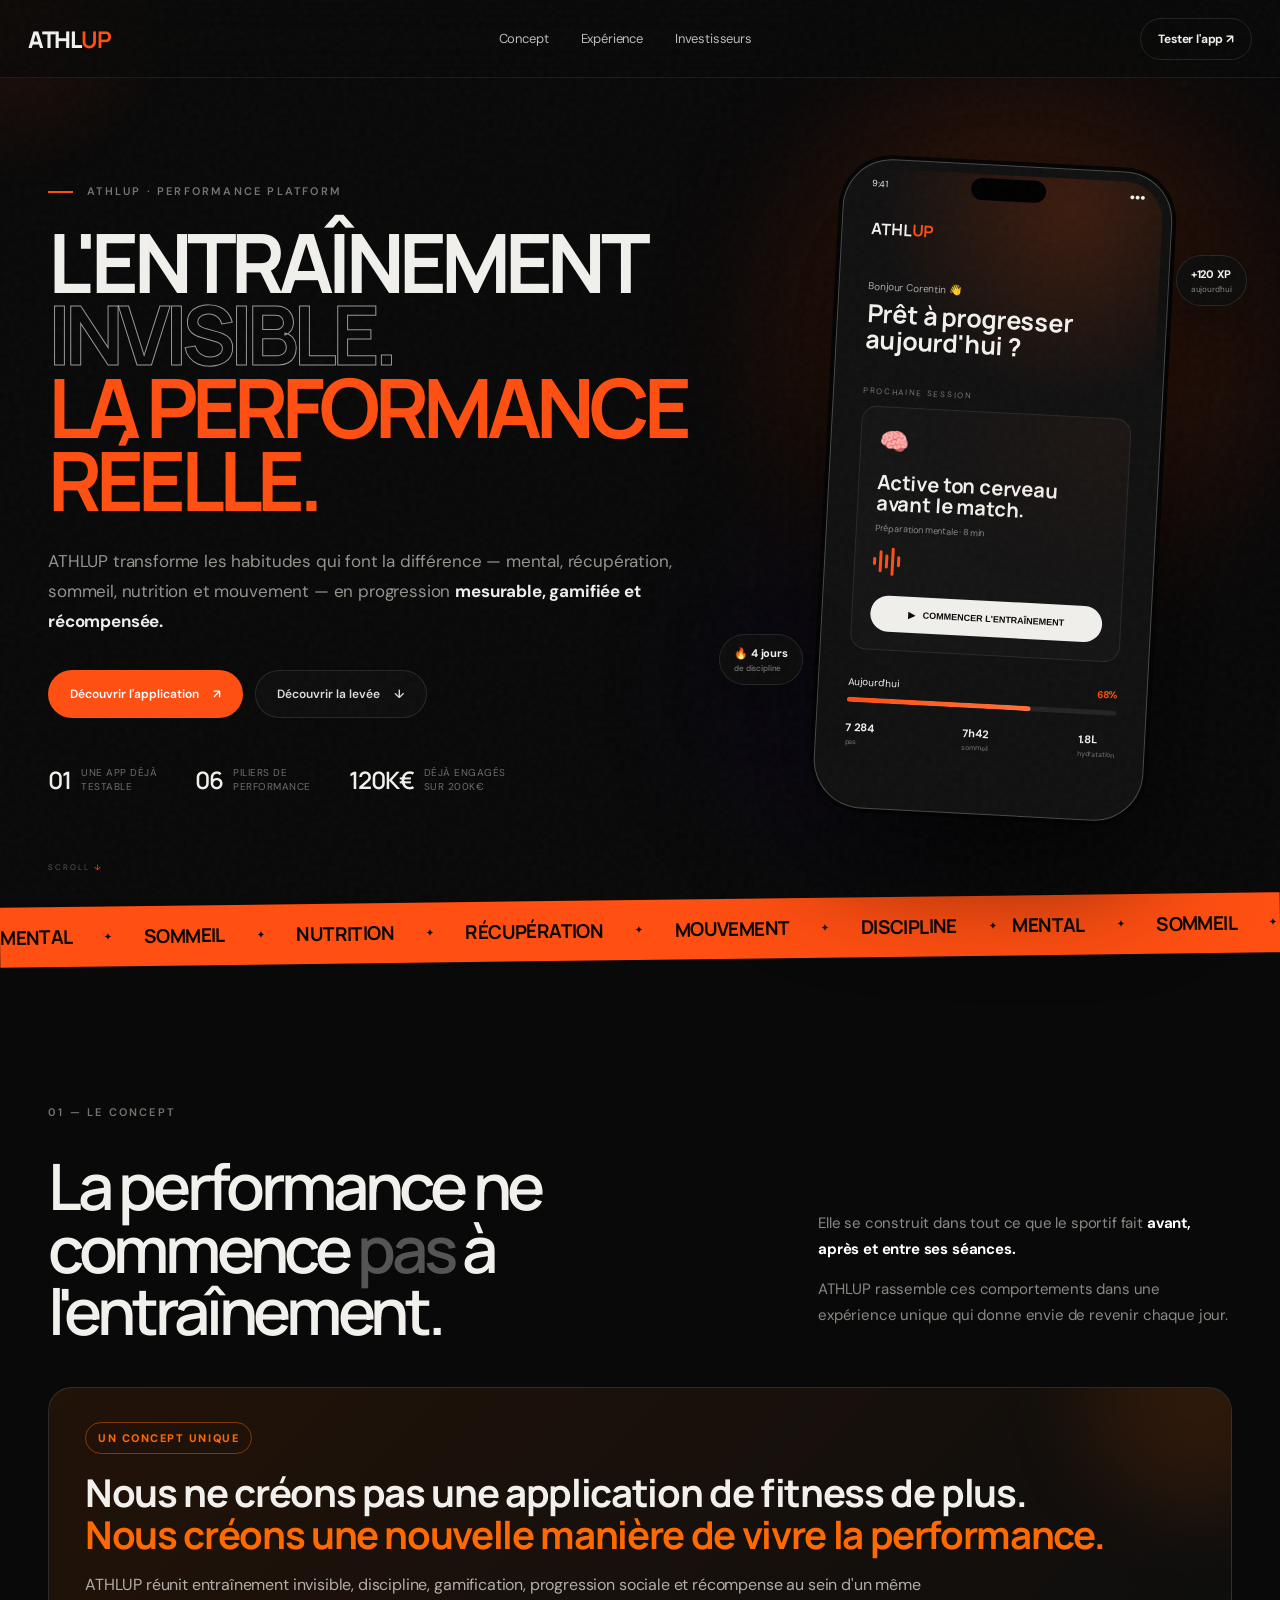
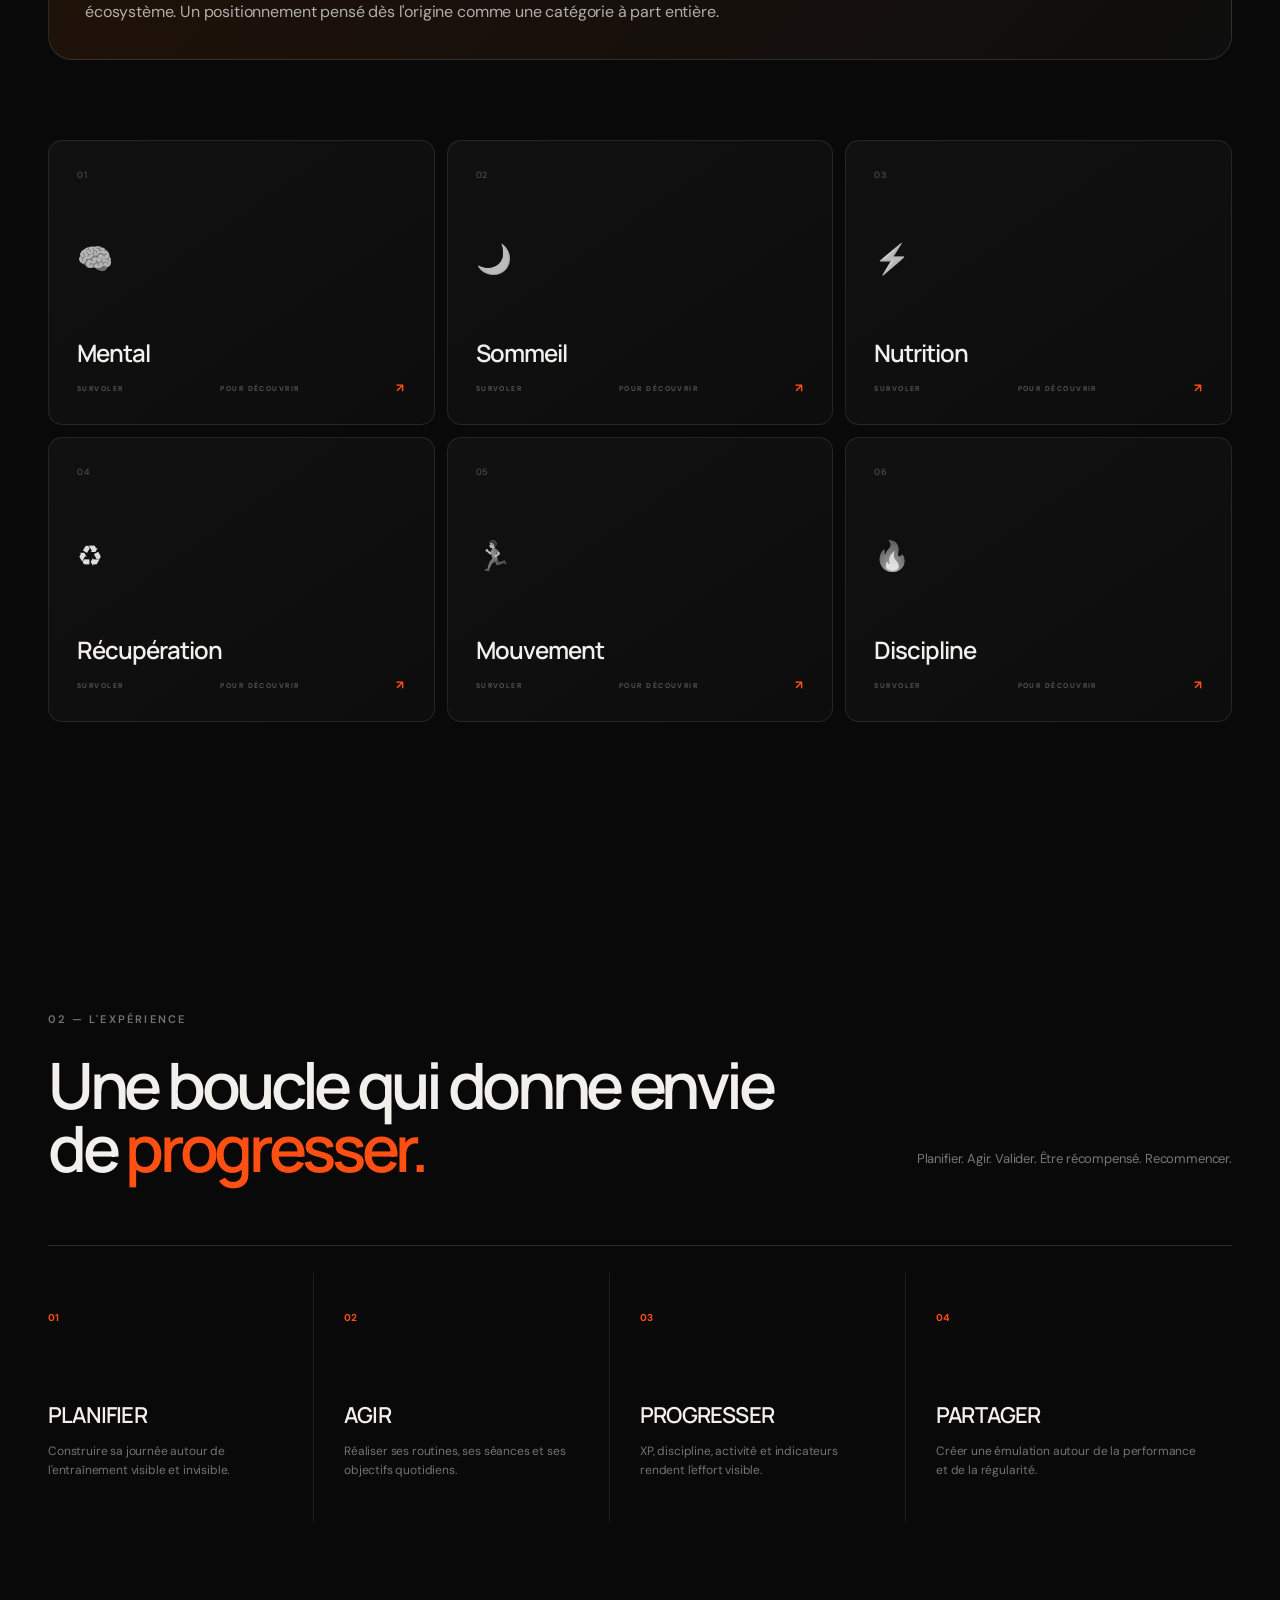
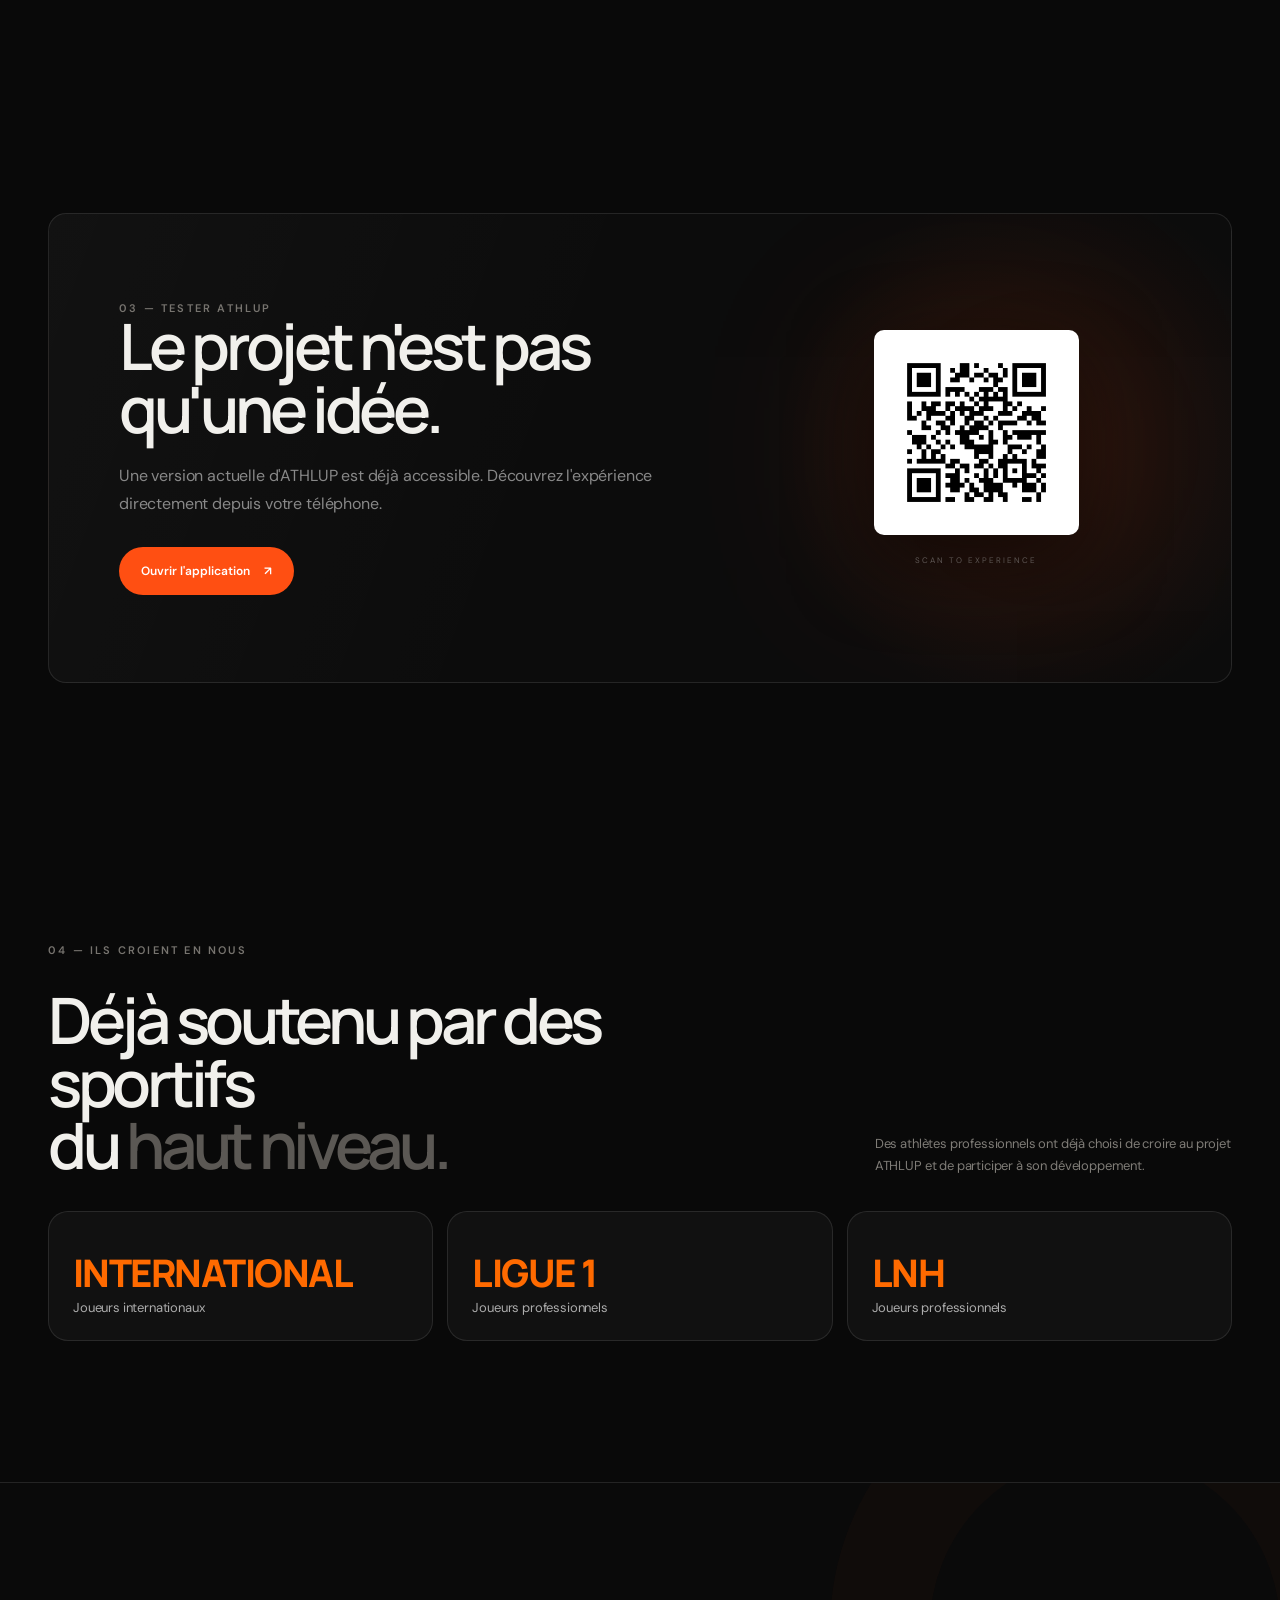
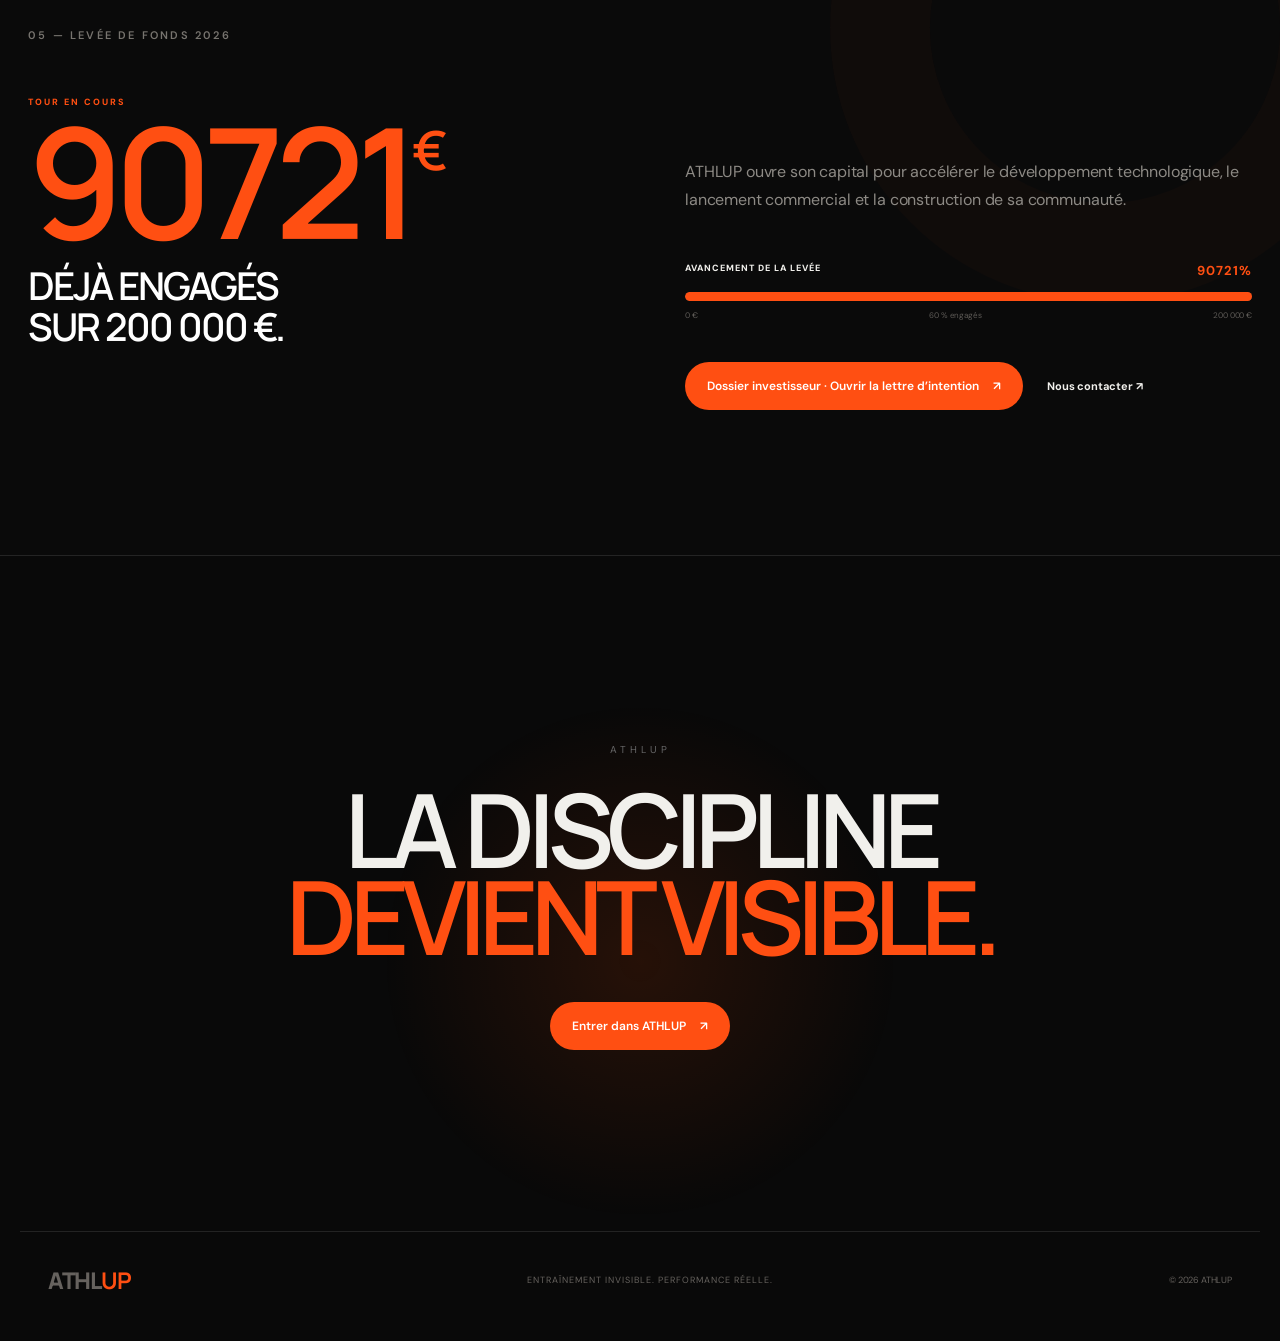
==== commit acf8546b: "Add files via upload" ====
--- a/index.html
+++ b/index.html
@@ -16,13 +16,13 @@
   <div class="cursor-glow" id="cursorGlow"></div>
 
   <header class="nav">
-    <a class="brand" href="documents/ATHLUP-lettre-intention-investissement.pdf" target="_blank" rel="noopener" aria-label="ATHLUP">
+    <a class="brand" href="documents/ATHLUP-lettre-intention-investissement.pdf" download aria-label="ATHLUP">
       <span>ATHL</span><b>UP</b>
     </a>
     <nav class="nav-links">
       <a href="#concept">Concept</a>
       <a href="#experience">Expérience</a>
-      <a href="documents/ATHLUP-lettre-intention-investissement.pdf" target="_blank" rel="noopener">Investisseurs</a>
+      <a href="#invest">Investisseurs</a>
     </nav>
     <a class="nav-cta" href="https://athlup-demo.vercel.app/" target="_blank" rel="noopener">Tester l'app <span>↗</span></a>
   </header>
@@ -264,6 +264,29 @@
         <div><strong>LIGUE 1</strong><span>Joueurs professionnels</span></div>
         <div><strong>LNH</strong><span>Joueurs professionnels</span></div>
       </div>
+
+      
+    </section>
+
+    <section class="invest section" id="invest">
+      <div class="invest-bg"></div>
+      <div class="section-kicker reveal">05 — LEVÉE DE FONDS 2026</div>
+      <div class="invest-grid">
+        <div class="invest-copy reveal">
+          <p class="invest-label">TOUR EN COURS</p>
+          <h2 class="amount-head"><span class="counter" data-target="120000" data-format="money">120 000</span><sup>€</sup><br><small>DÉJÀ ENGAGÉS<br>SUR 200 000 €.</small></h2>
+        </div>
+        <div class="invest-detail reveal delay-1">
+          <p>ATHLUP ouvre son capital pour accélérer le développement technologique, le lancement commercial et la construction de sa communauté.</p>
+          <div class="progress-meta"><span>AVANCEMENT DE LA LEVÉE</span><b id="progressText">60%</b></div>
+          <div class="fund-progress"><div class="fund-fill" data-progress="60"><span></span></div></div>
+          <div class="progress-scale"><span>0 €</span><span>60 % engagés</span><span>200 000 €</span></div>
+          <div class="invest-actions">
+            <a class="btn btn-primary magnetic" href="documents/ATHLUP-lettre-intention-investissement.pdf" target="_blank" rel="noopener">Dossier investisseur · Ouvrir la lettre d’intention <span>↗</span></a>
+            <a class="text-link" href="mailto:contact@athlup.com">Nous contacter <span>↗</span></a>
+          </div>
+        </div>
+      </div>
     </section>
 
     <section class="final-cta">
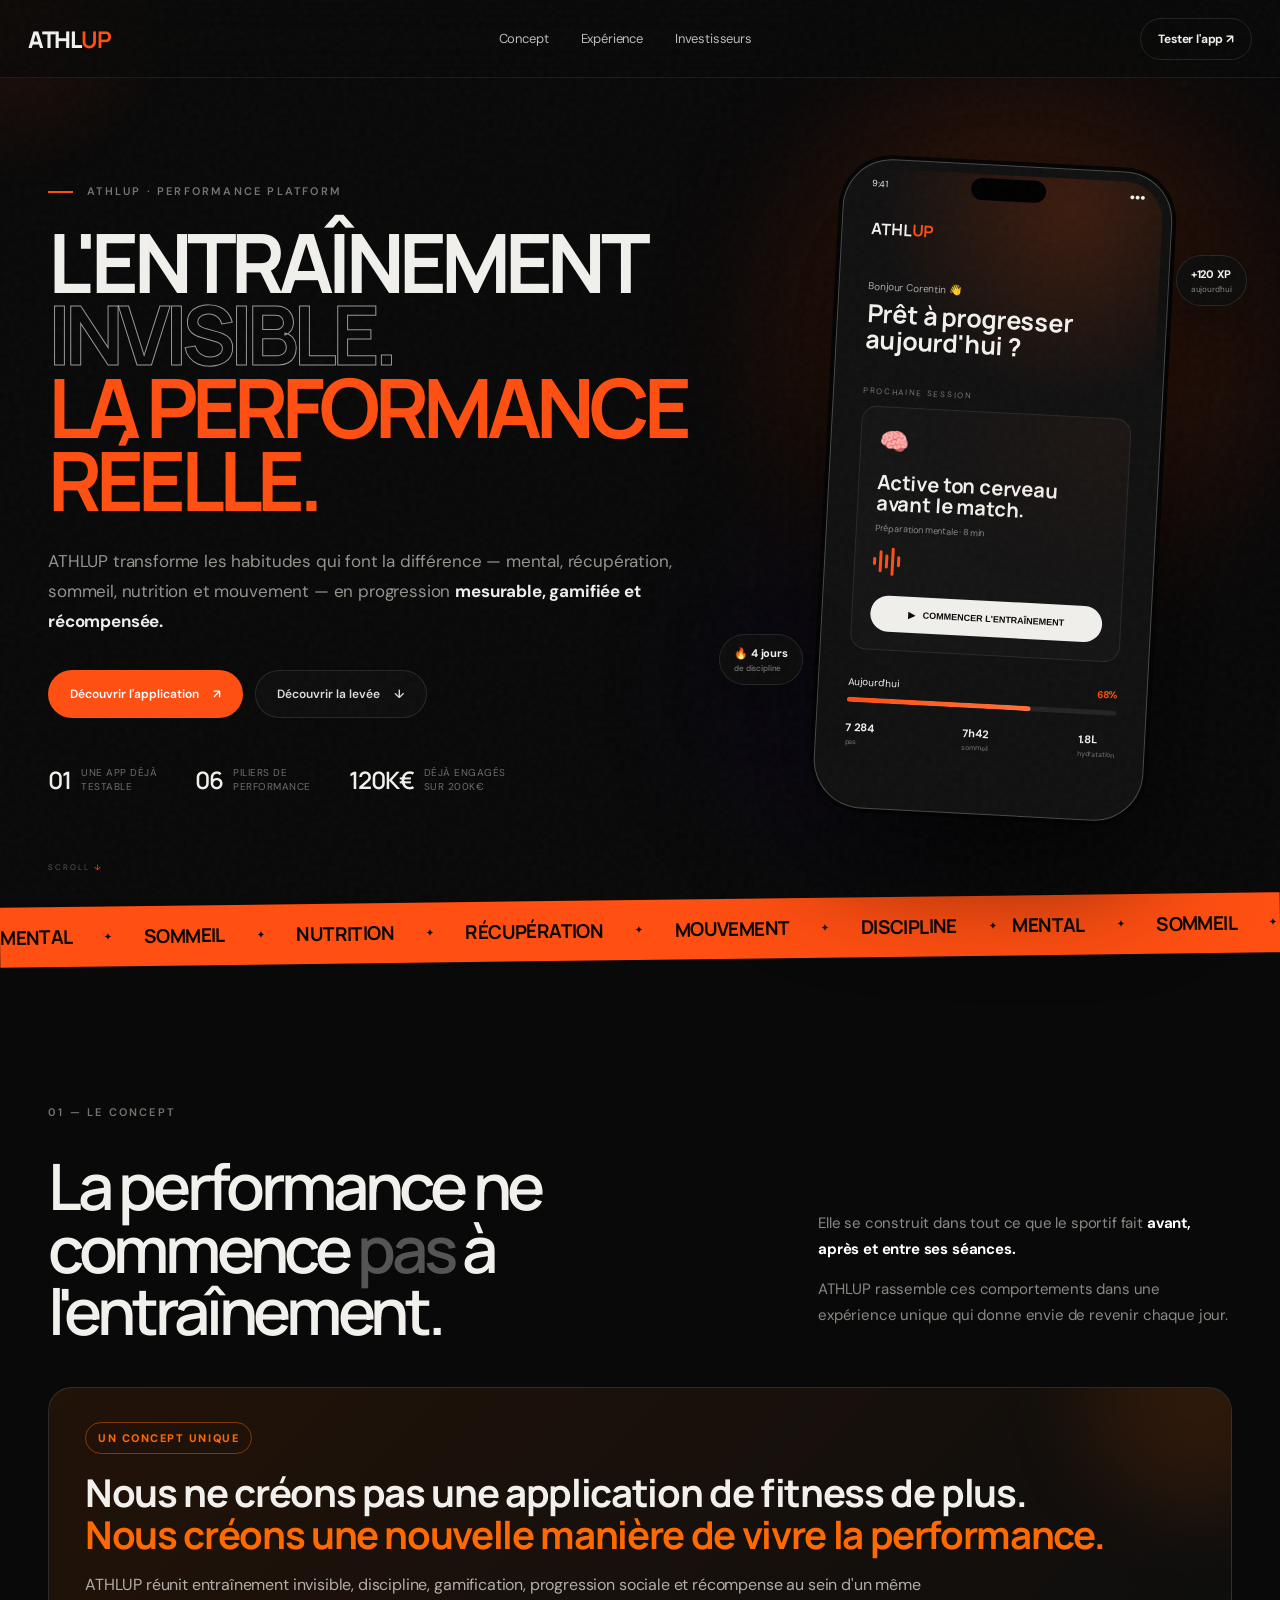
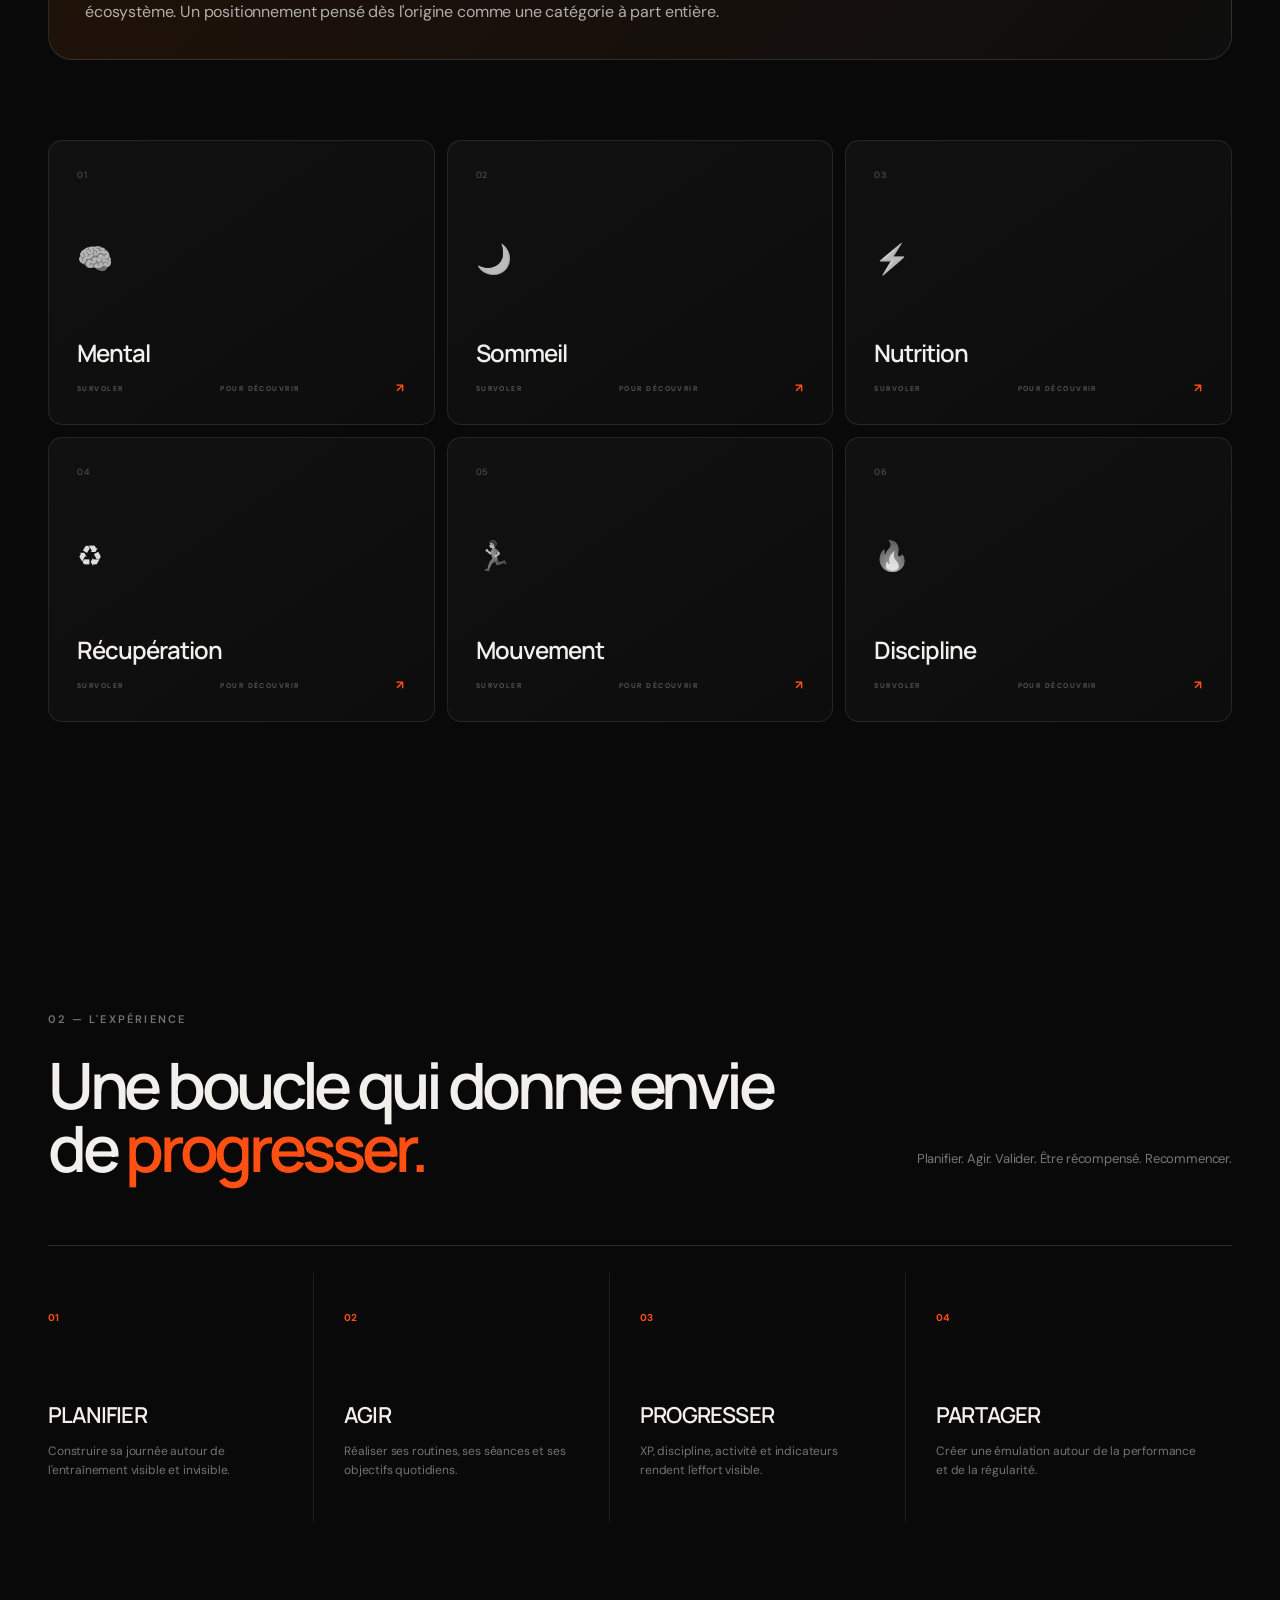
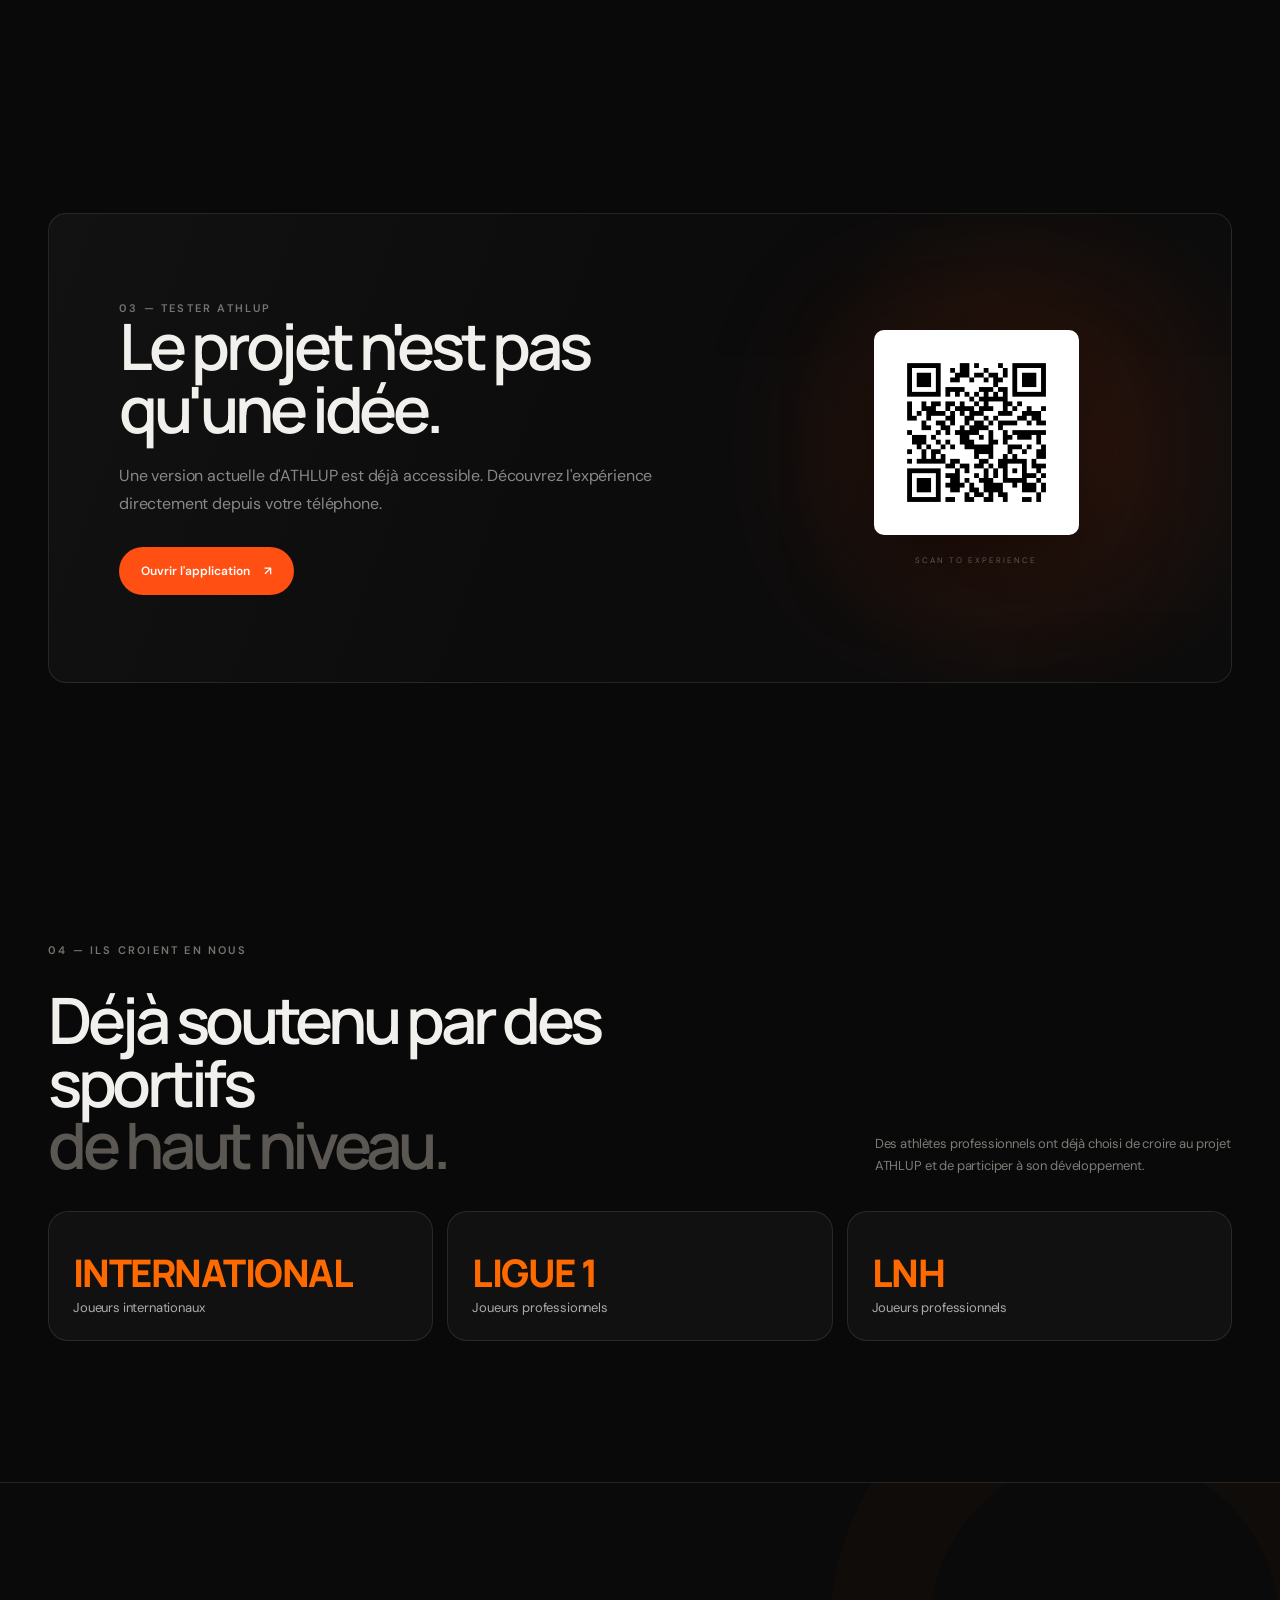
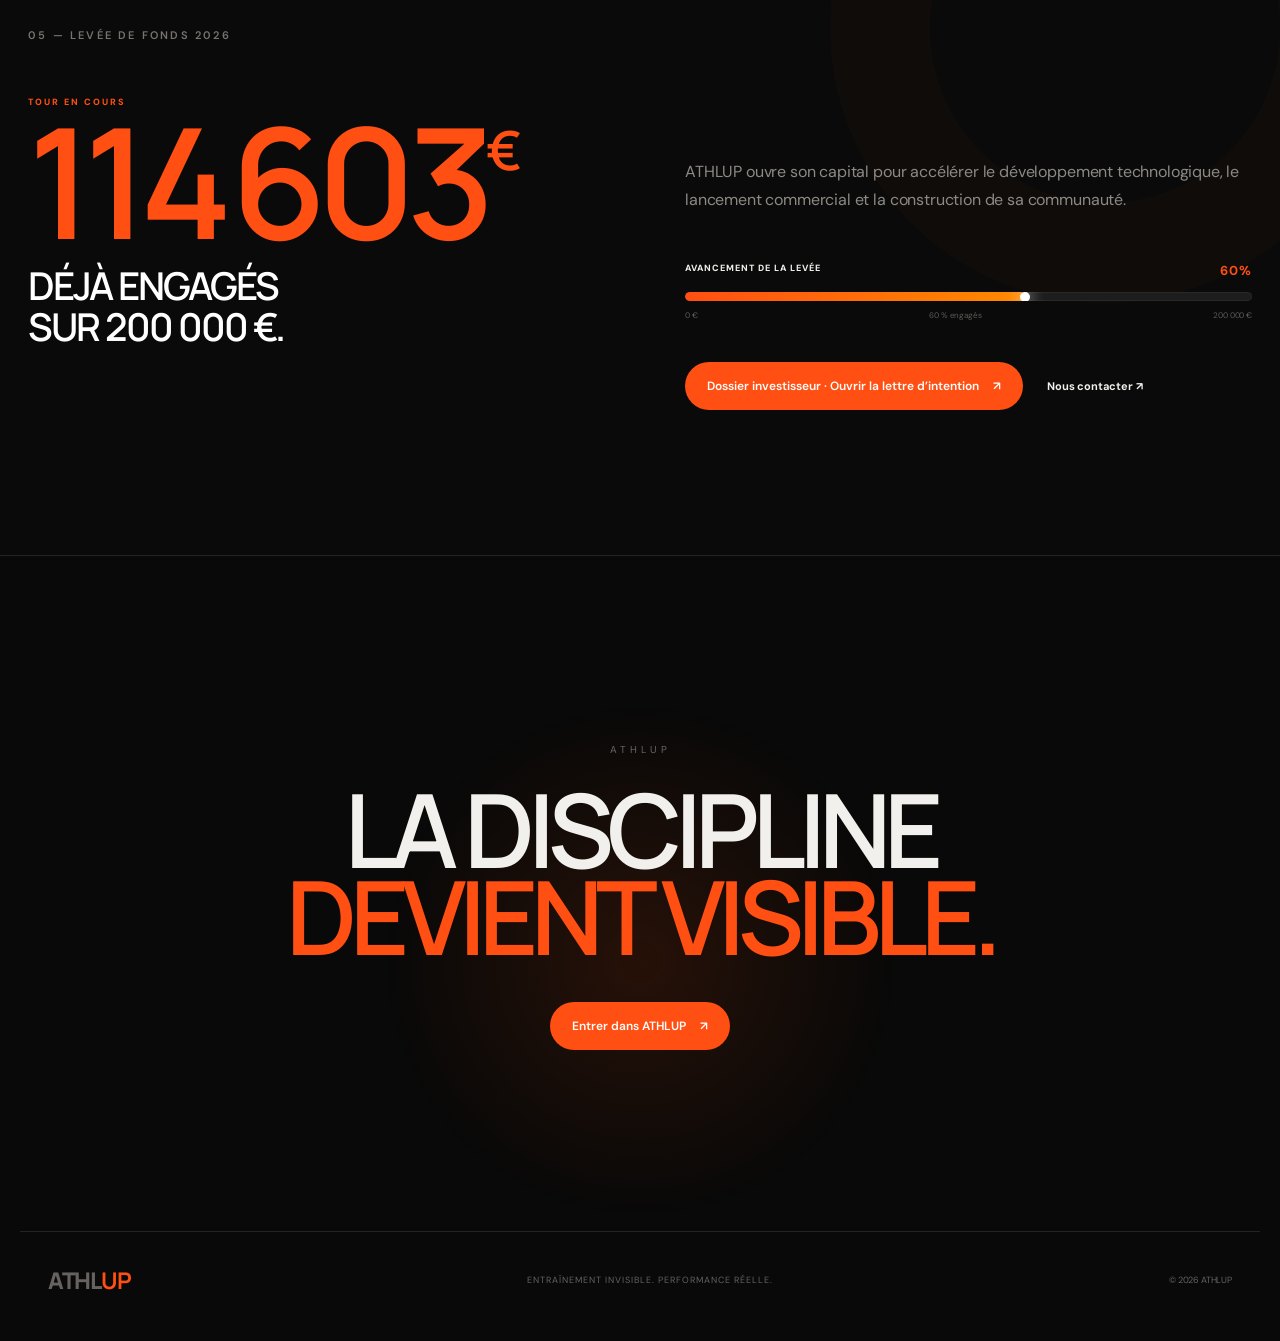
==== commit 48b15c8c: "Add files via upload" ====
--- a/index.html
+++ b/index.html
@@ -255,7 +255,7 @@
     <section class="believers section" id="believers">
       <div class="section-kicker reveal">04 — ILS CROIENT EN NOUS</div>
       <div class="believers-head">
-        <h2 class="reveal">Déjà soutenu par des sportifs<br>du <span>haut niveau.</span></h2>
+        <h2 class="reveal">Déjà soutenu par des sportifs<br><span>de haut niveau.</span></h2>
         <p class="reveal delay-1">Des athlètes professionnels ont déjà choisi de croire au projet ATHLUP et de participer à son développement.</p>
       </div>
 
@@ -304,6 +304,6 @@
     <span>© 2026 ATHLUP</span>
   </footer>
 
-  <script src="./script.js"></script>
+  <script src="./script.js?v=15"></script>
 </body>
 </html>
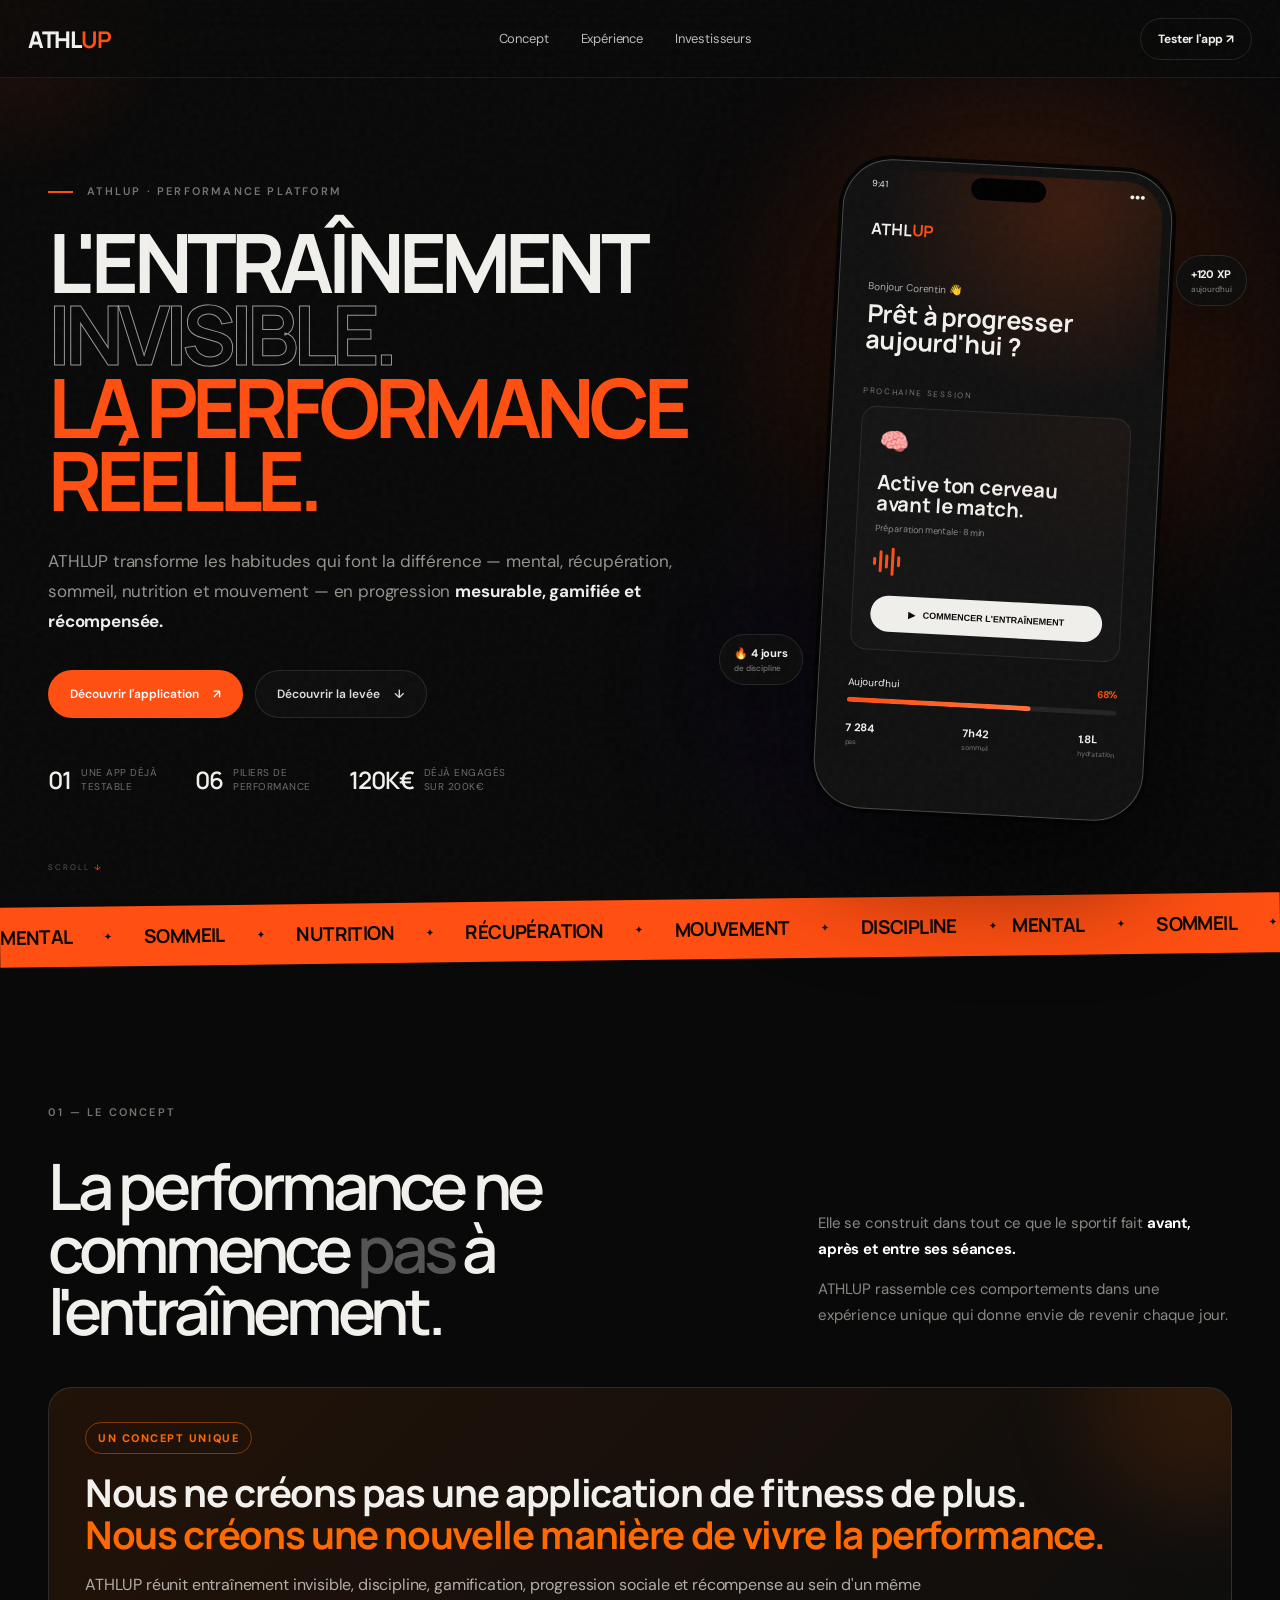
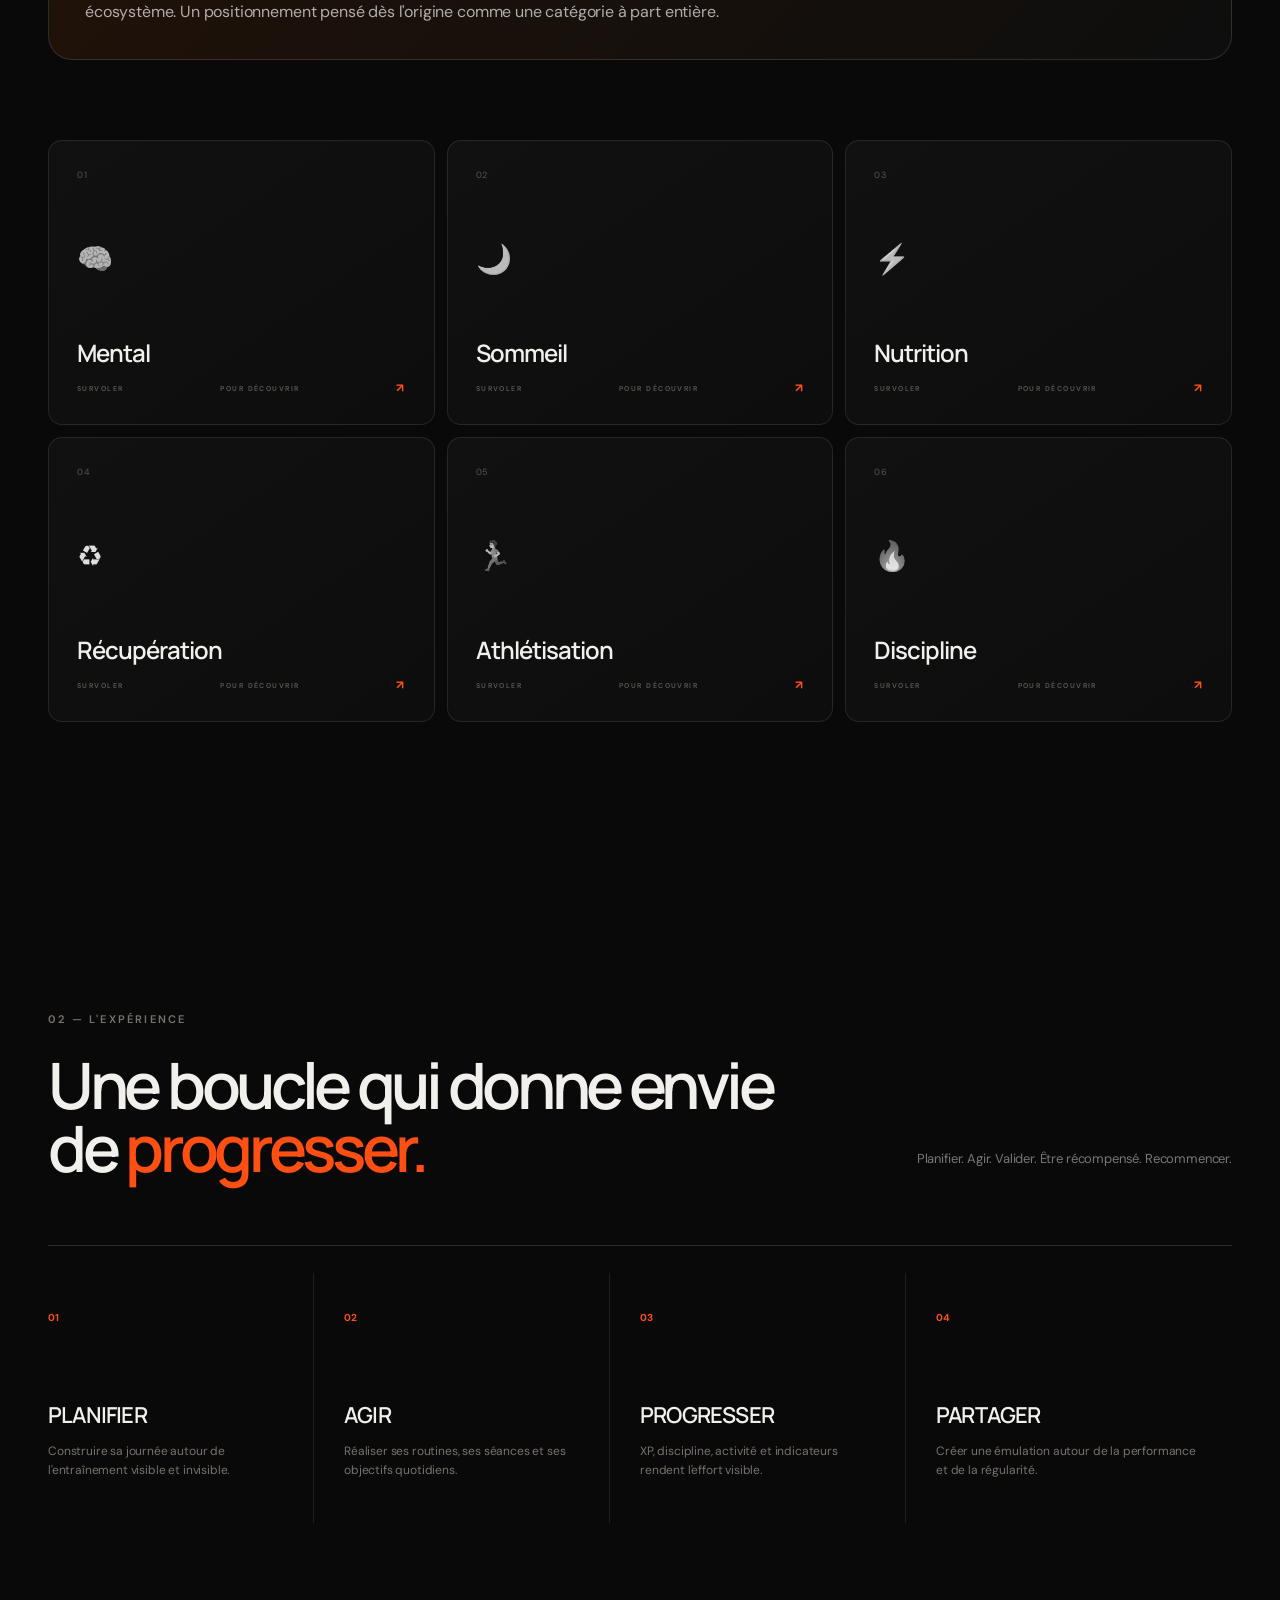
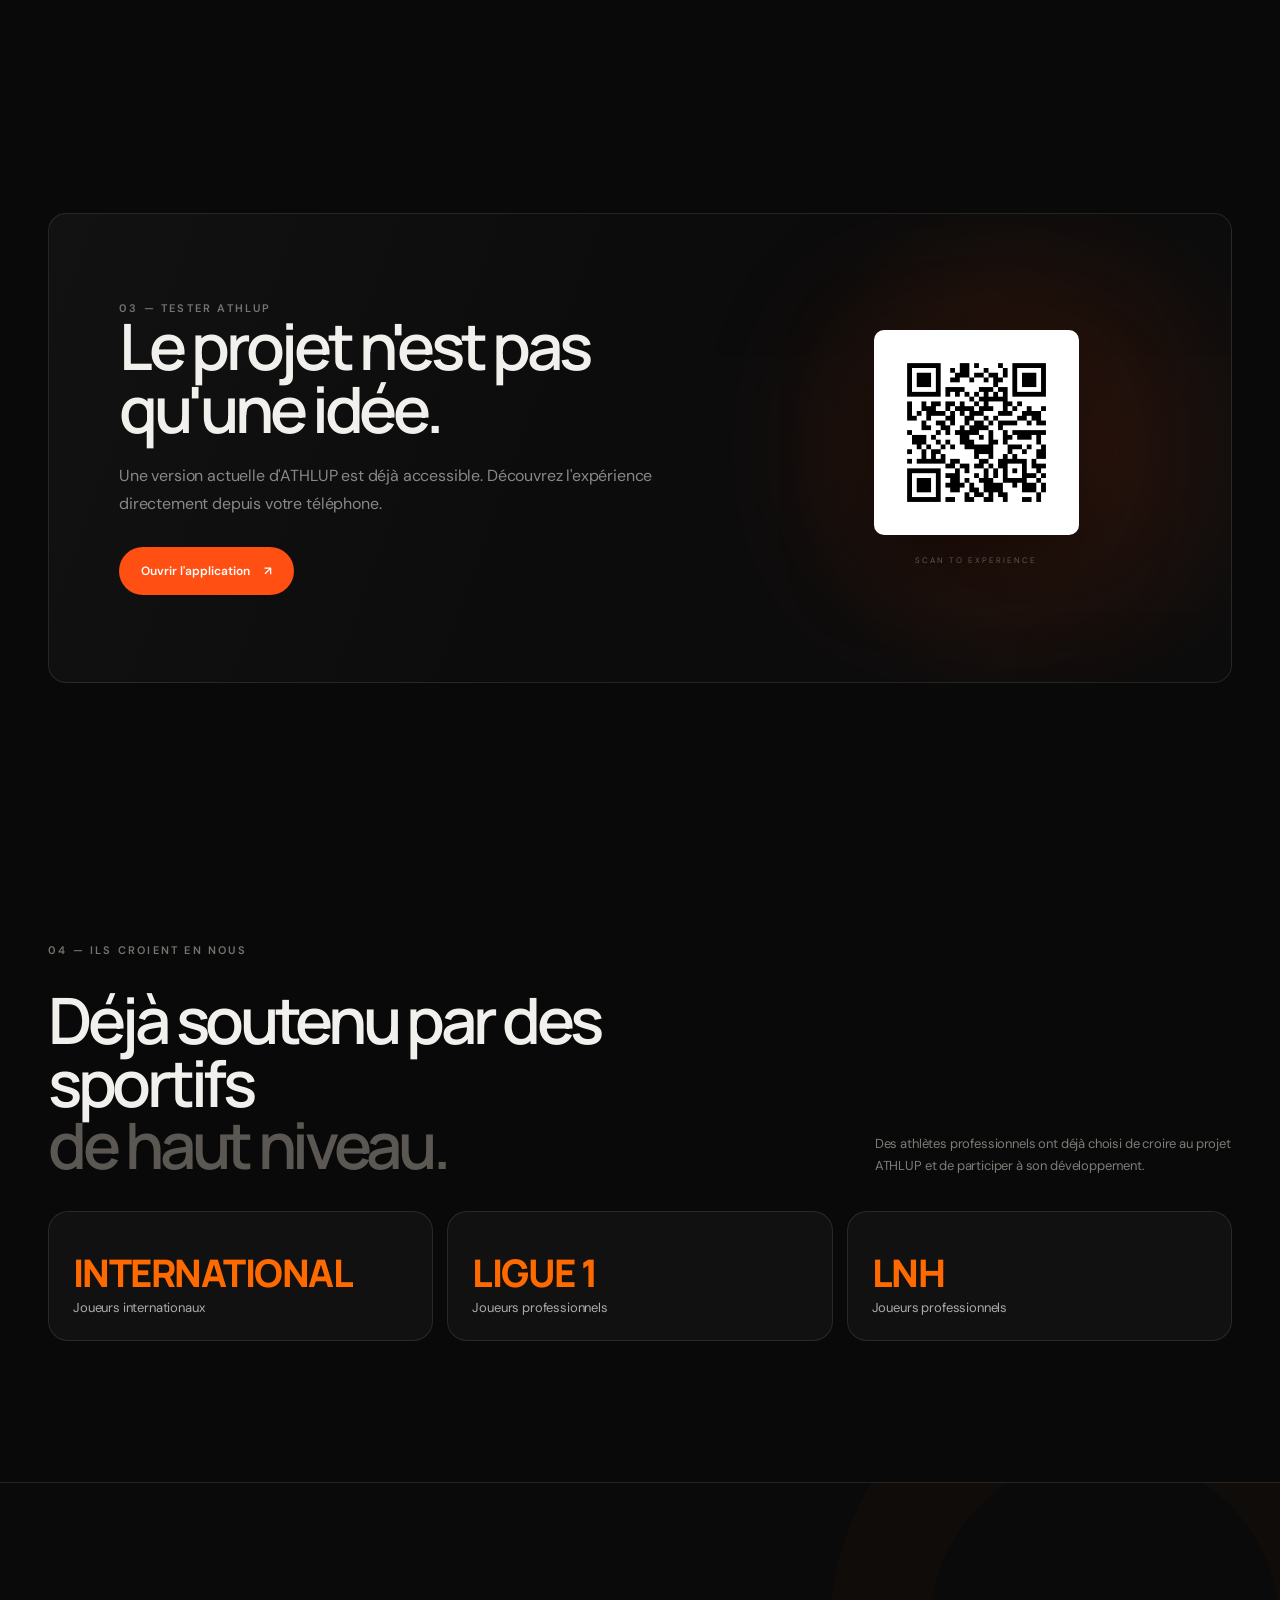
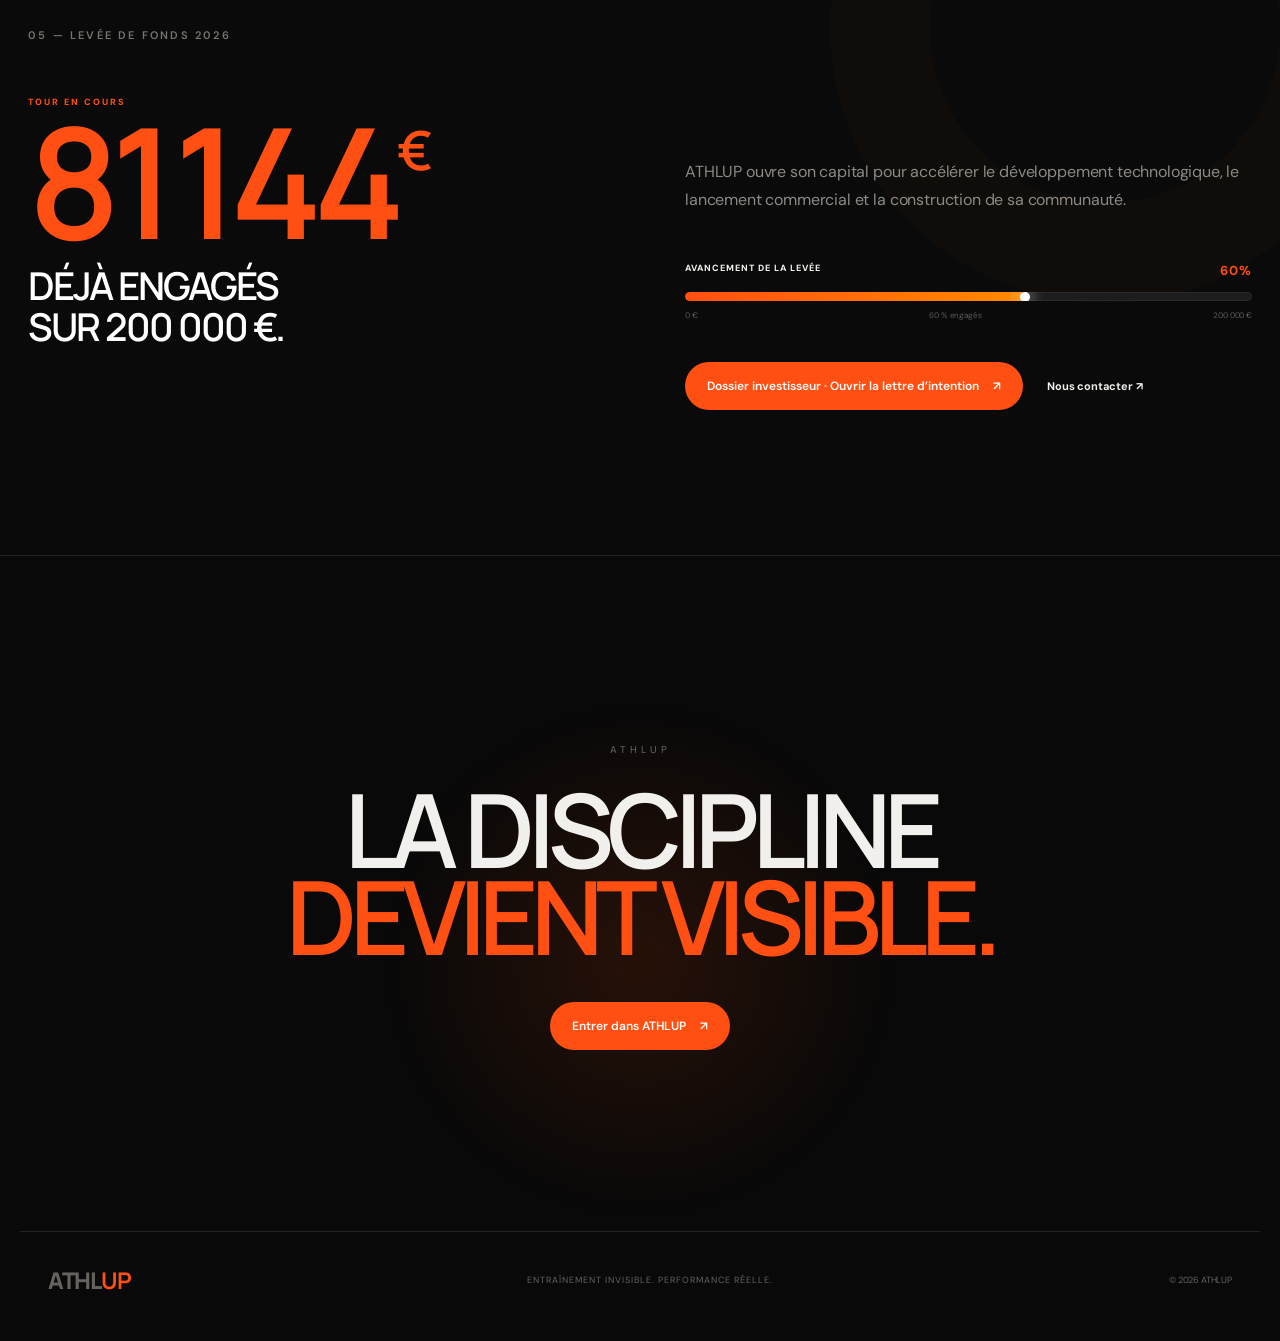
==== commit 4a69c243: "Add files via upload" ====
--- a/index.html
+++ b/index.html
@@ -189,13 +189,13 @@
               <em>05</em>
               <span class="pillar-icon">🏃</span>
               <div class="front-bottom">
-                <h3>Mouvement</h3>
-                <small><span class="desktop-hint">SURVOLER</span><span class="mobile-hint">TOUCHER</span> POUR DÉCOUVRIR <b>↗</b></small>
-              </div>
-            </div>
-            <div class="flip-face flip-back">
-              <div class="back-top"><em>05</em><span>Mouvement</span></div>
-              <p>Valoriser l'activité quotidienne et la régularité.</p>
+                <h3>Athlétisation</h3>
+                <small><span class="desktop-hint">SURVOLER</span><span class="mobile-hint">TOUCHER</span> POUR DÉCOUVRIR <b>↗</b></small>
+              </div>
+            </div>
+            <div class="flip-face flip-back">
+              <div class="back-top"><em>05</em><span>Athlétisation</span></div>
+              <p>Développer les qualités physiques au service de la performance.</p>
               <div class="back-mark">🏃</div>
             </div>
           </div>
@@ -304,6 +304,6 @@
     <span>© 2026 ATHLUP</span>
   </footer>
 
-  <script src="./script.js?v=15"></script>
+  <script src="./script.js?v=16"></script>
 </body>
 </html>
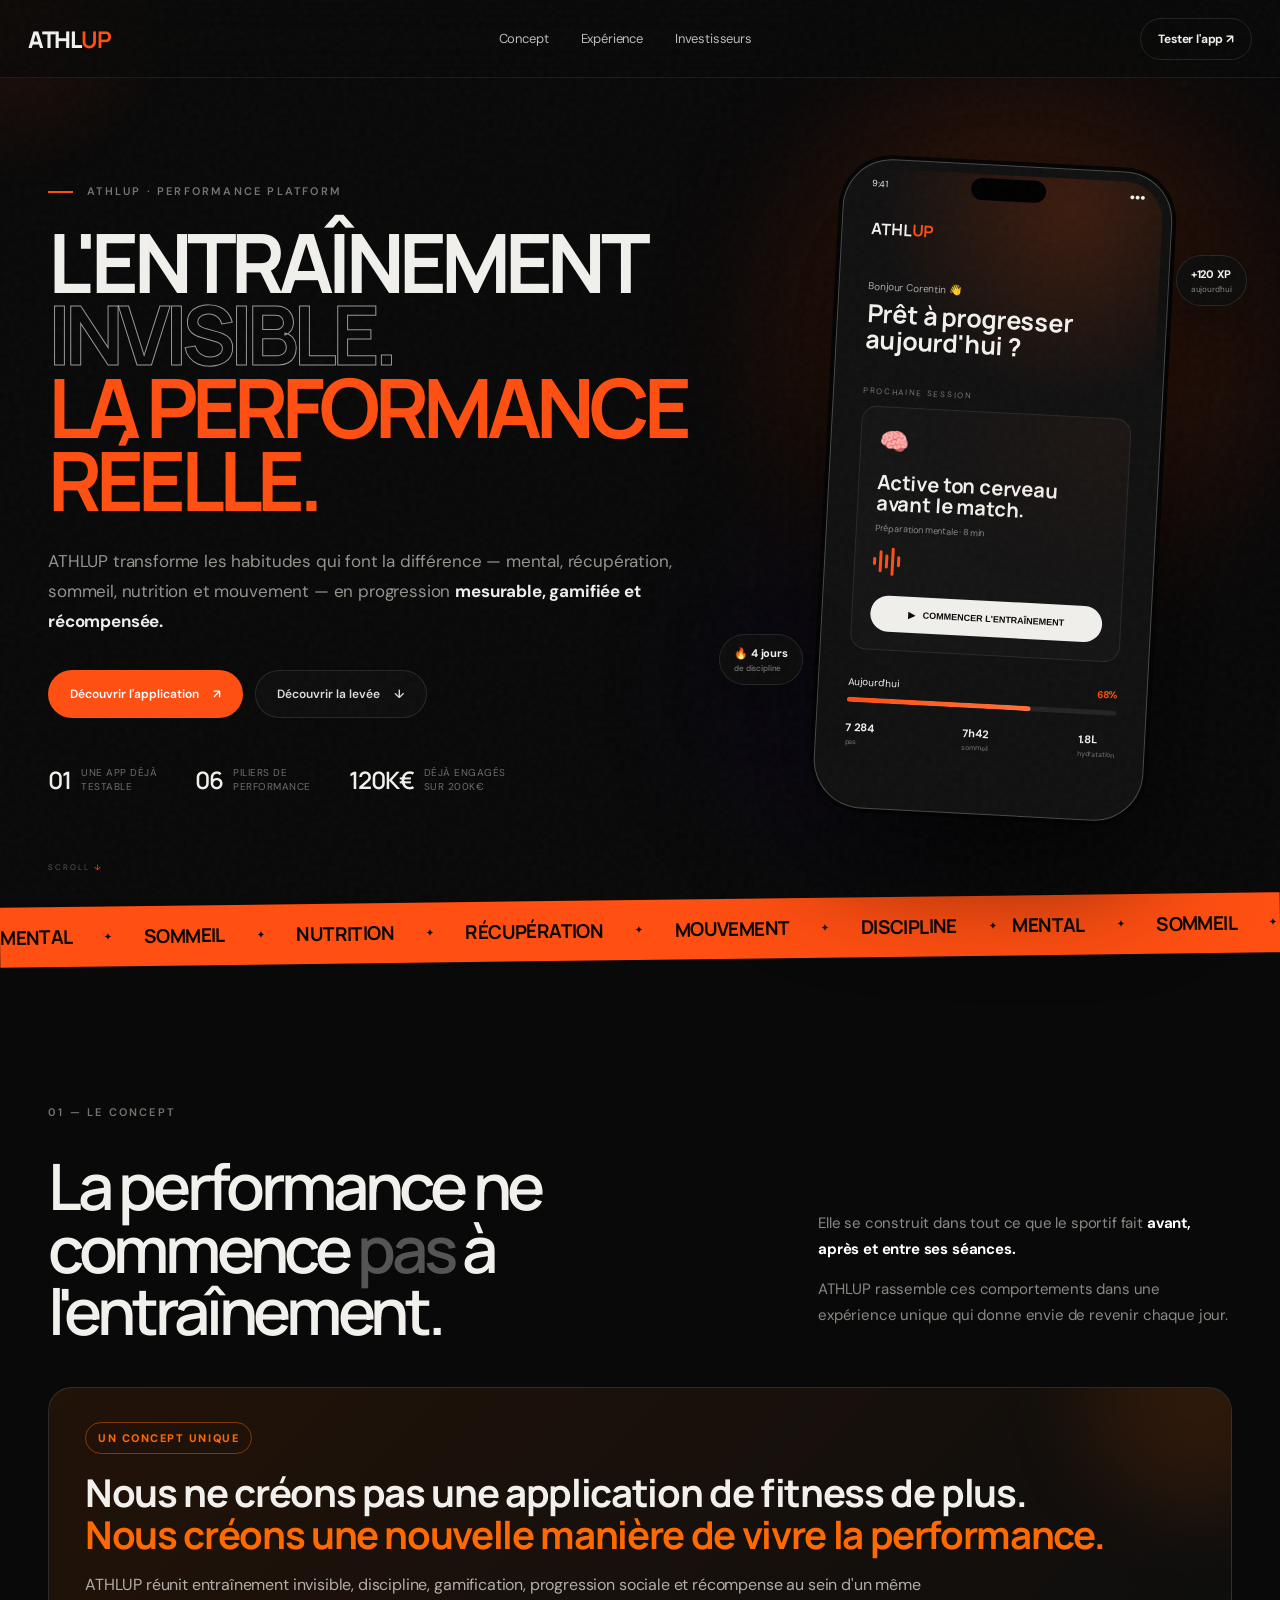
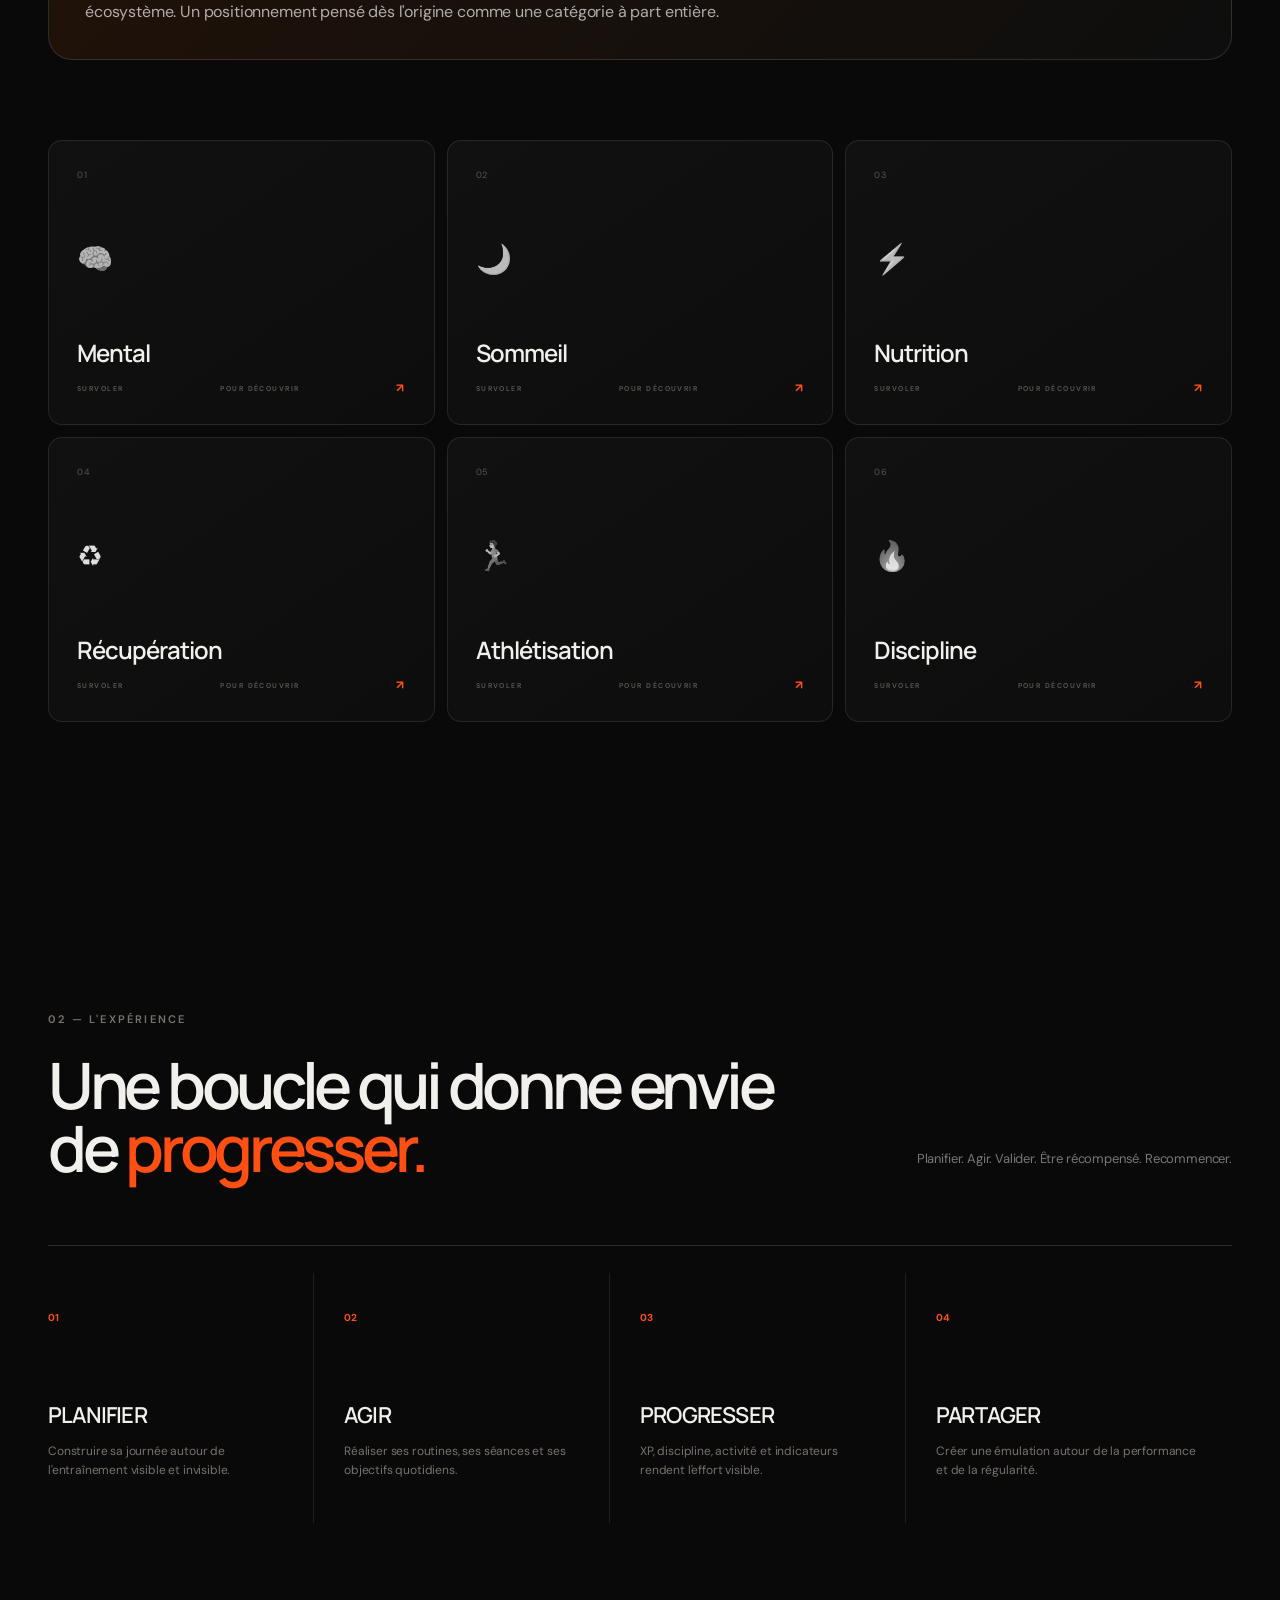
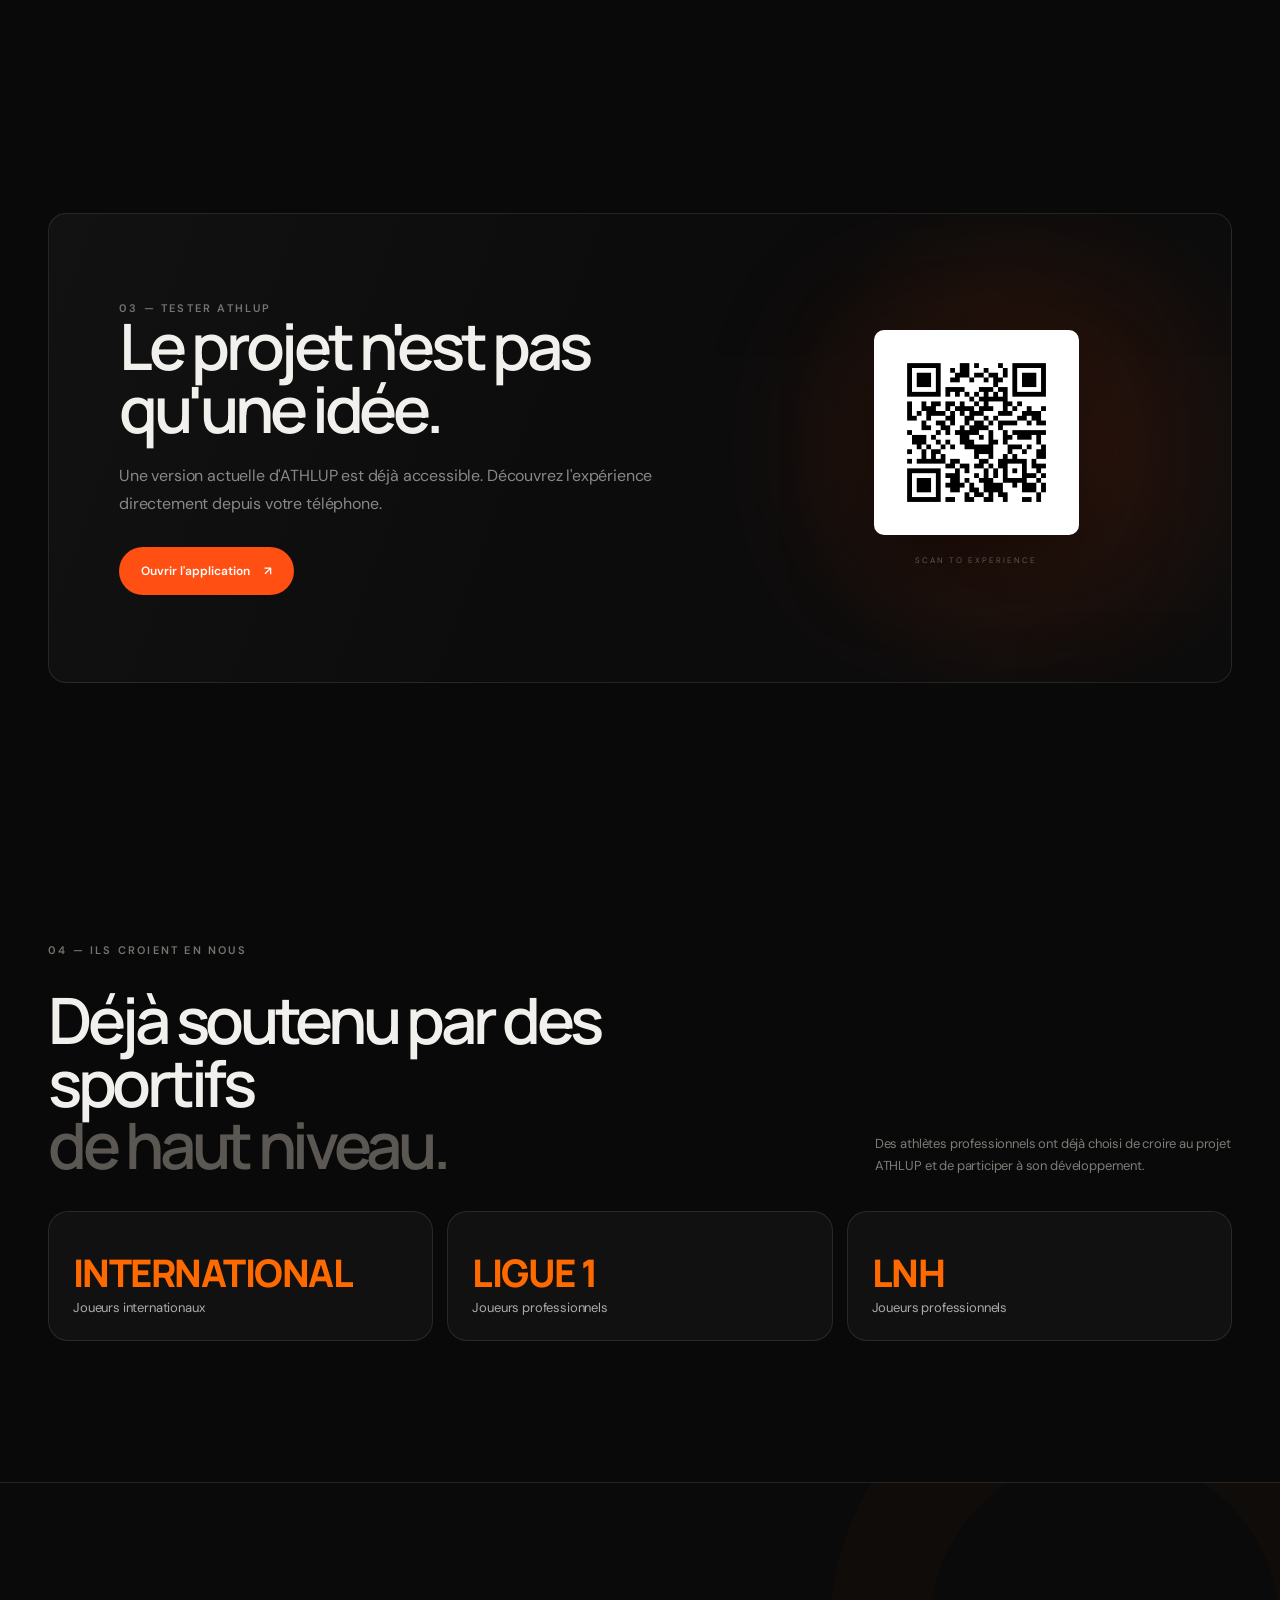
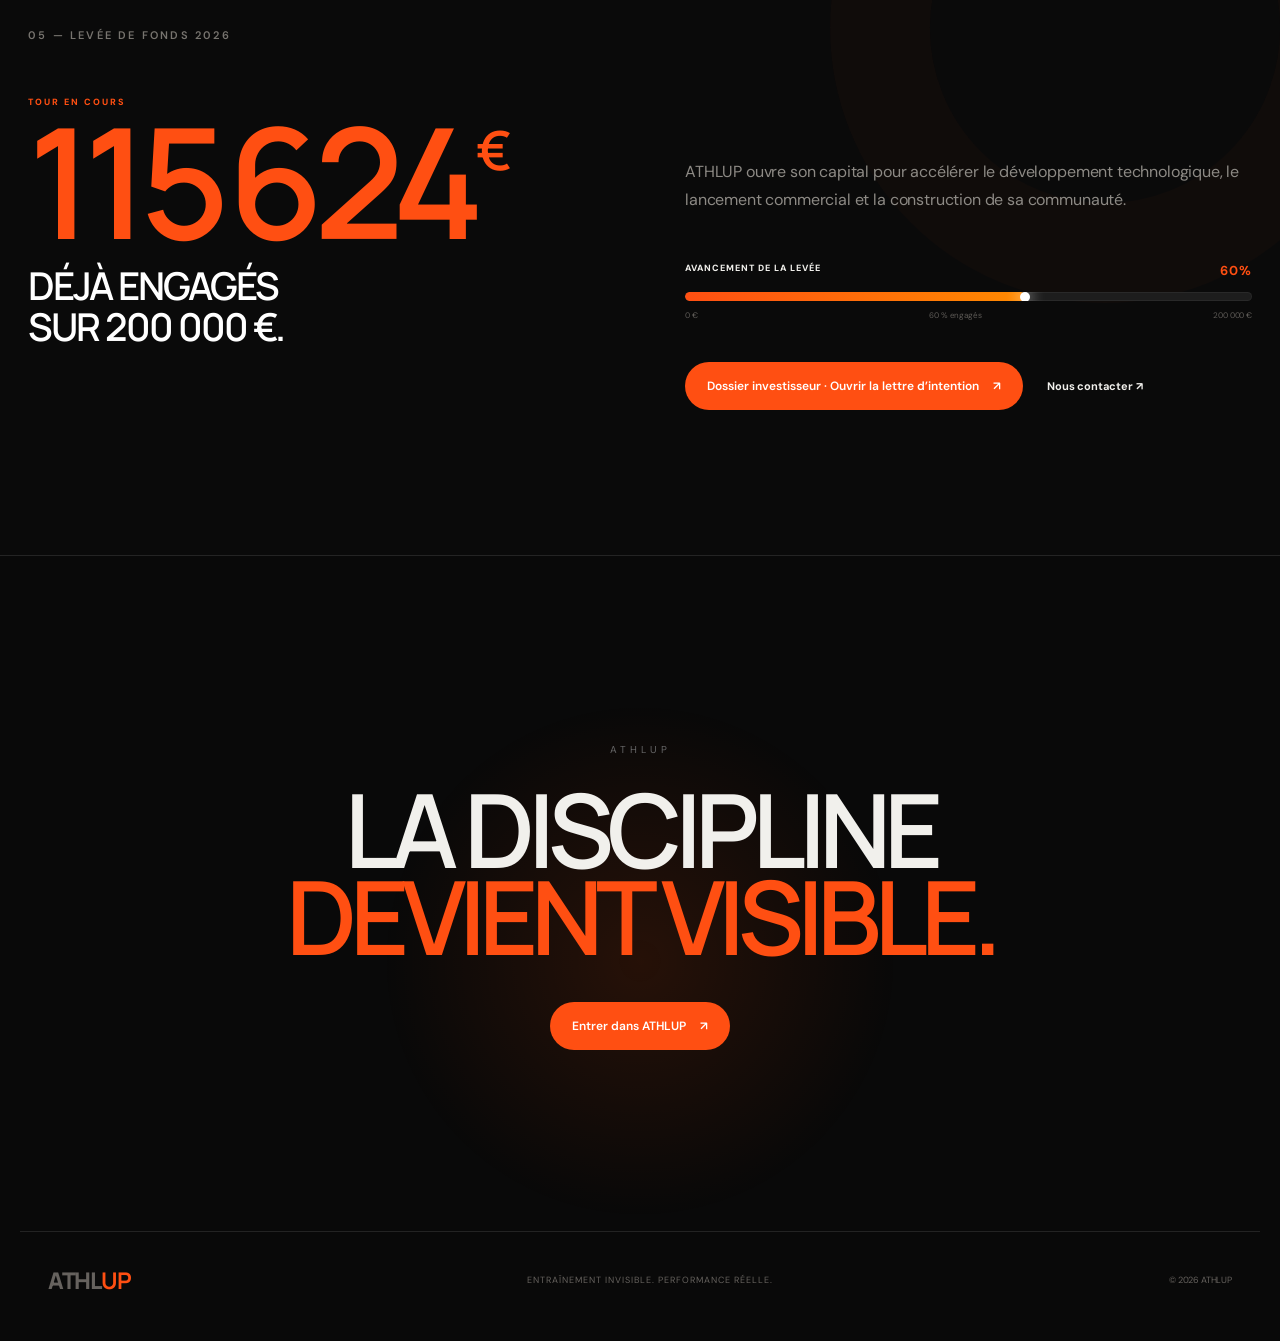
==== commit 85e66105: "Add files via upload" ====
--- a/index.html
+++ b/index.html
@@ -114,6 +114,8 @@
         <p>ATHLUP réunit entraînement invisible, discipline, gamification, progression sociale et récompense au sein d'un même écosystème. Un positionnement pensé dès l'origine comme une catégorie à part entière.</p>
       </div>
 
+      <div class="mobile-flip-guide" aria-hidden="true"><span>↻</span> Touchez une carte pour la retourner</div>
+
       <div class="pillars flip-grid">
         <article class="pillar flip-card reveal" tabindex="0">
           <div class="flip-card-inner">
@@ -144,7 +146,7 @@
             </div>
             <div class="flip-face flip-back">
               <div class="back-top"><em>02</em><span>Sommeil</span></div>
-              <p>Construire une récupération qui soutient réellement la performance.</p>
+              <p>Optimiser son sommeil pour soutenir réellement la récupération.</p>
               <div class="back-mark">🌙</div>
             </div>
           </div>
@@ -178,7 +180,7 @@
             </div>
             <div class="flip-face flip-back">
               <div class="back-top"><em>04</em><span>Récupération</span></div>
-              <p>Mobilité, respiration et protocoles pour mieux repartir.</p>
+              <p>Stratégie de récupération pour performer durablement tout au long de la saison.</p>
               <div class="back-mark">♻</div>
             </div>
           </div>
--- a/style.css
+++ b/style.css
@@ -626,3 +626,17 @@
   .hero-device{margin-bottom:-55px}
   .club-wall{grid-template-columns:1fr !important}
 }
+
+/* V17 — aide tactile pour les cartes sur mobile */
+.mobile-flip-guide{display:none}
+@media (hover:none), (pointer:coarse), (max-width:768px){
+  .mobile-flip-guide{
+    display:flex;align-items:center;justify-content:center;gap:9px;
+    width:max-content;max-width:calc(100% - 32px);margin:22px auto 16px;
+    padding:10px 14px;border:1px solid rgba(255,106,0,.32);border-radius:999px;
+    background:rgba(255,106,0,.07);color:rgba(255,255,255,.78);
+    font-size:11px;font-weight:700;letter-spacing:.06em;text-transform:uppercase;text-align:center;
+  }
+  .mobile-flip-guide span{color:#ff6a00;font-size:17px;line-height:1;animation:athlupFlipHint 1.8s ease-in-out infinite}
+}
+@keyframes athlupFlipHint{0%,100%{transform:rotate(0deg)}50%{transform:rotate(35deg)}}
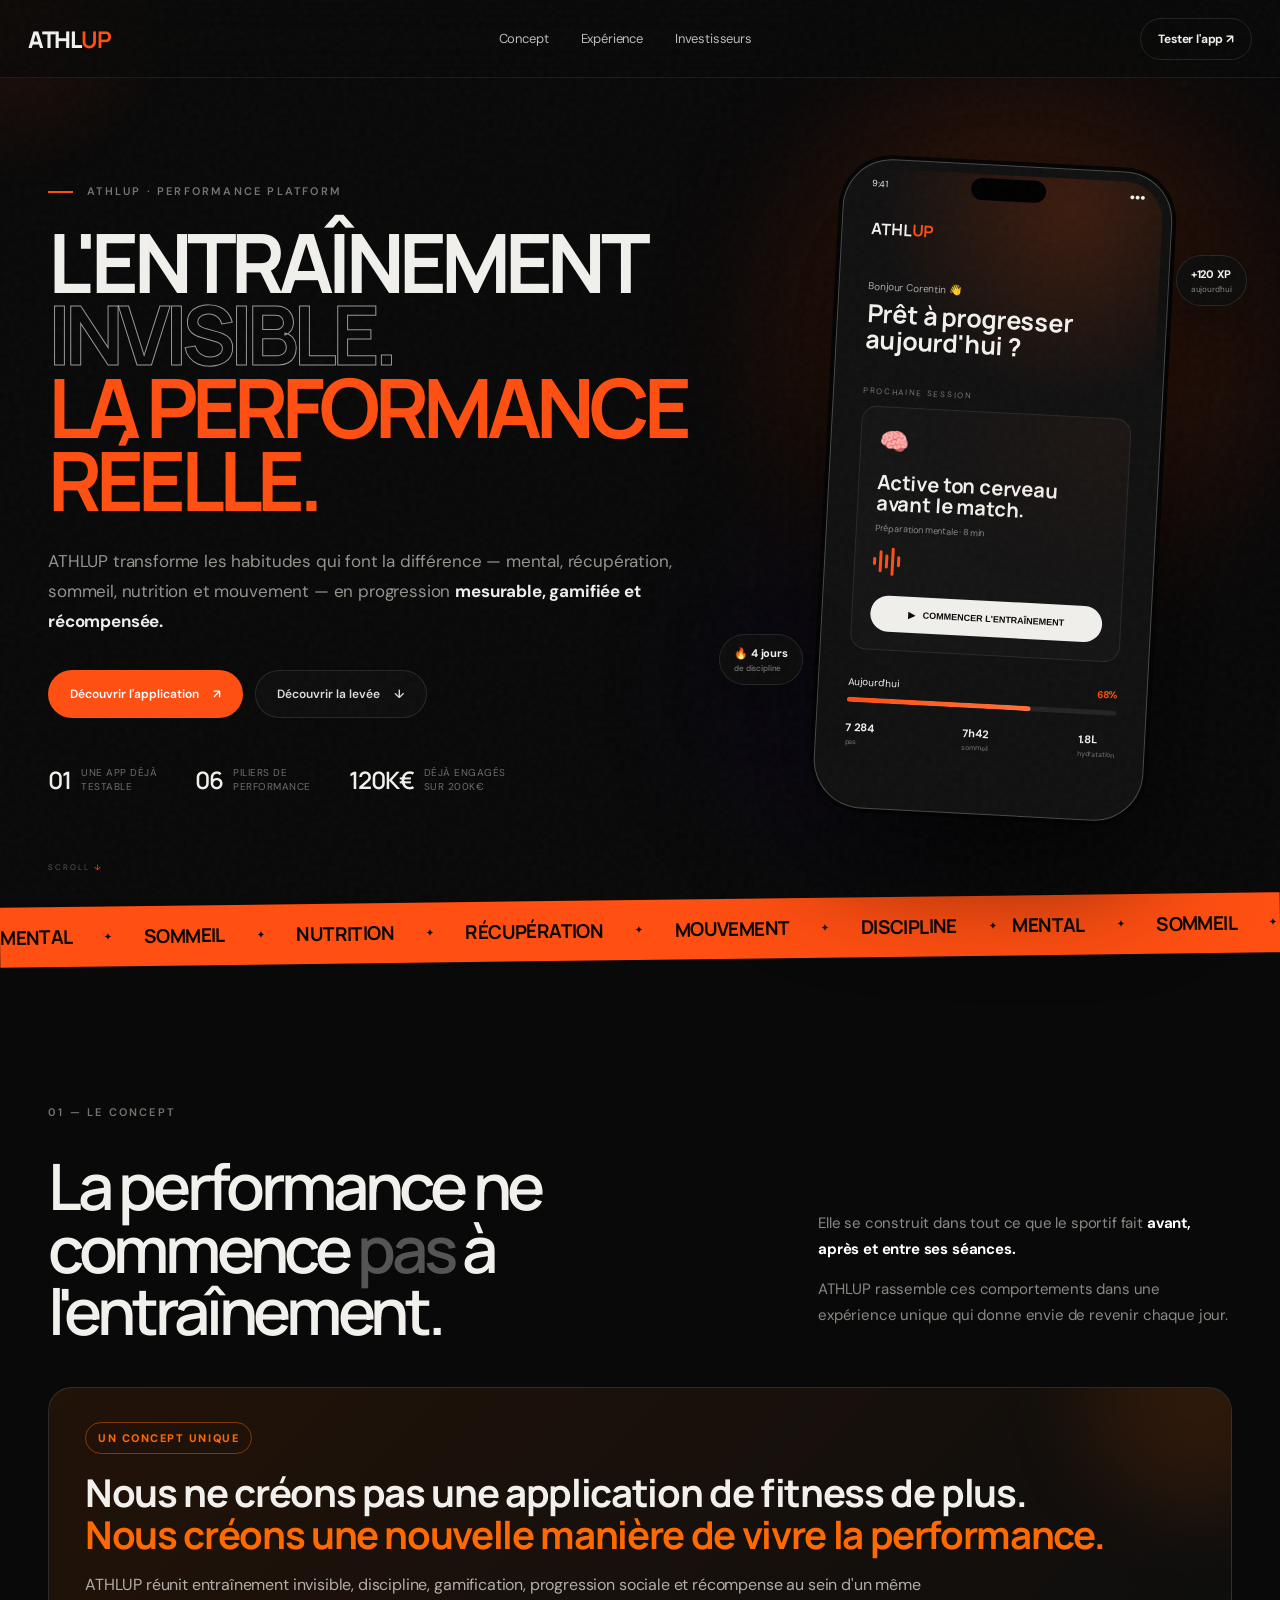
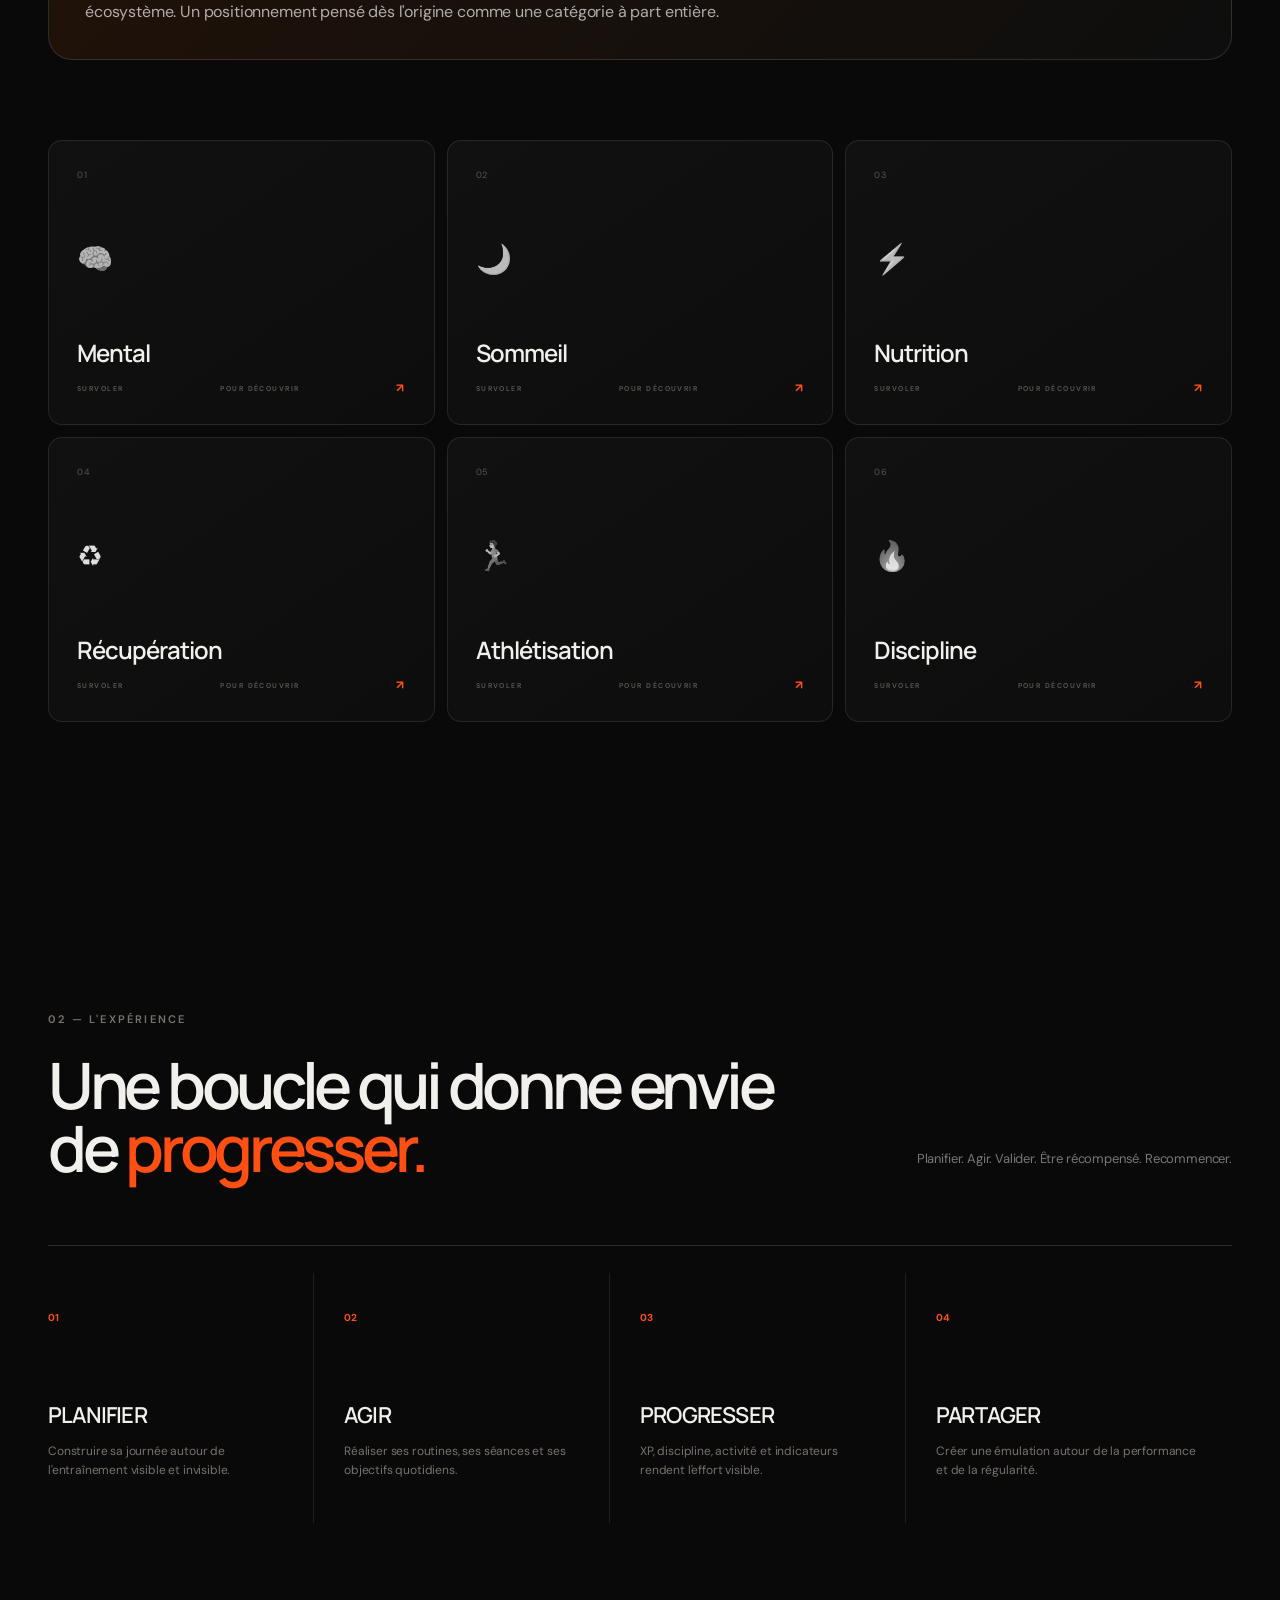
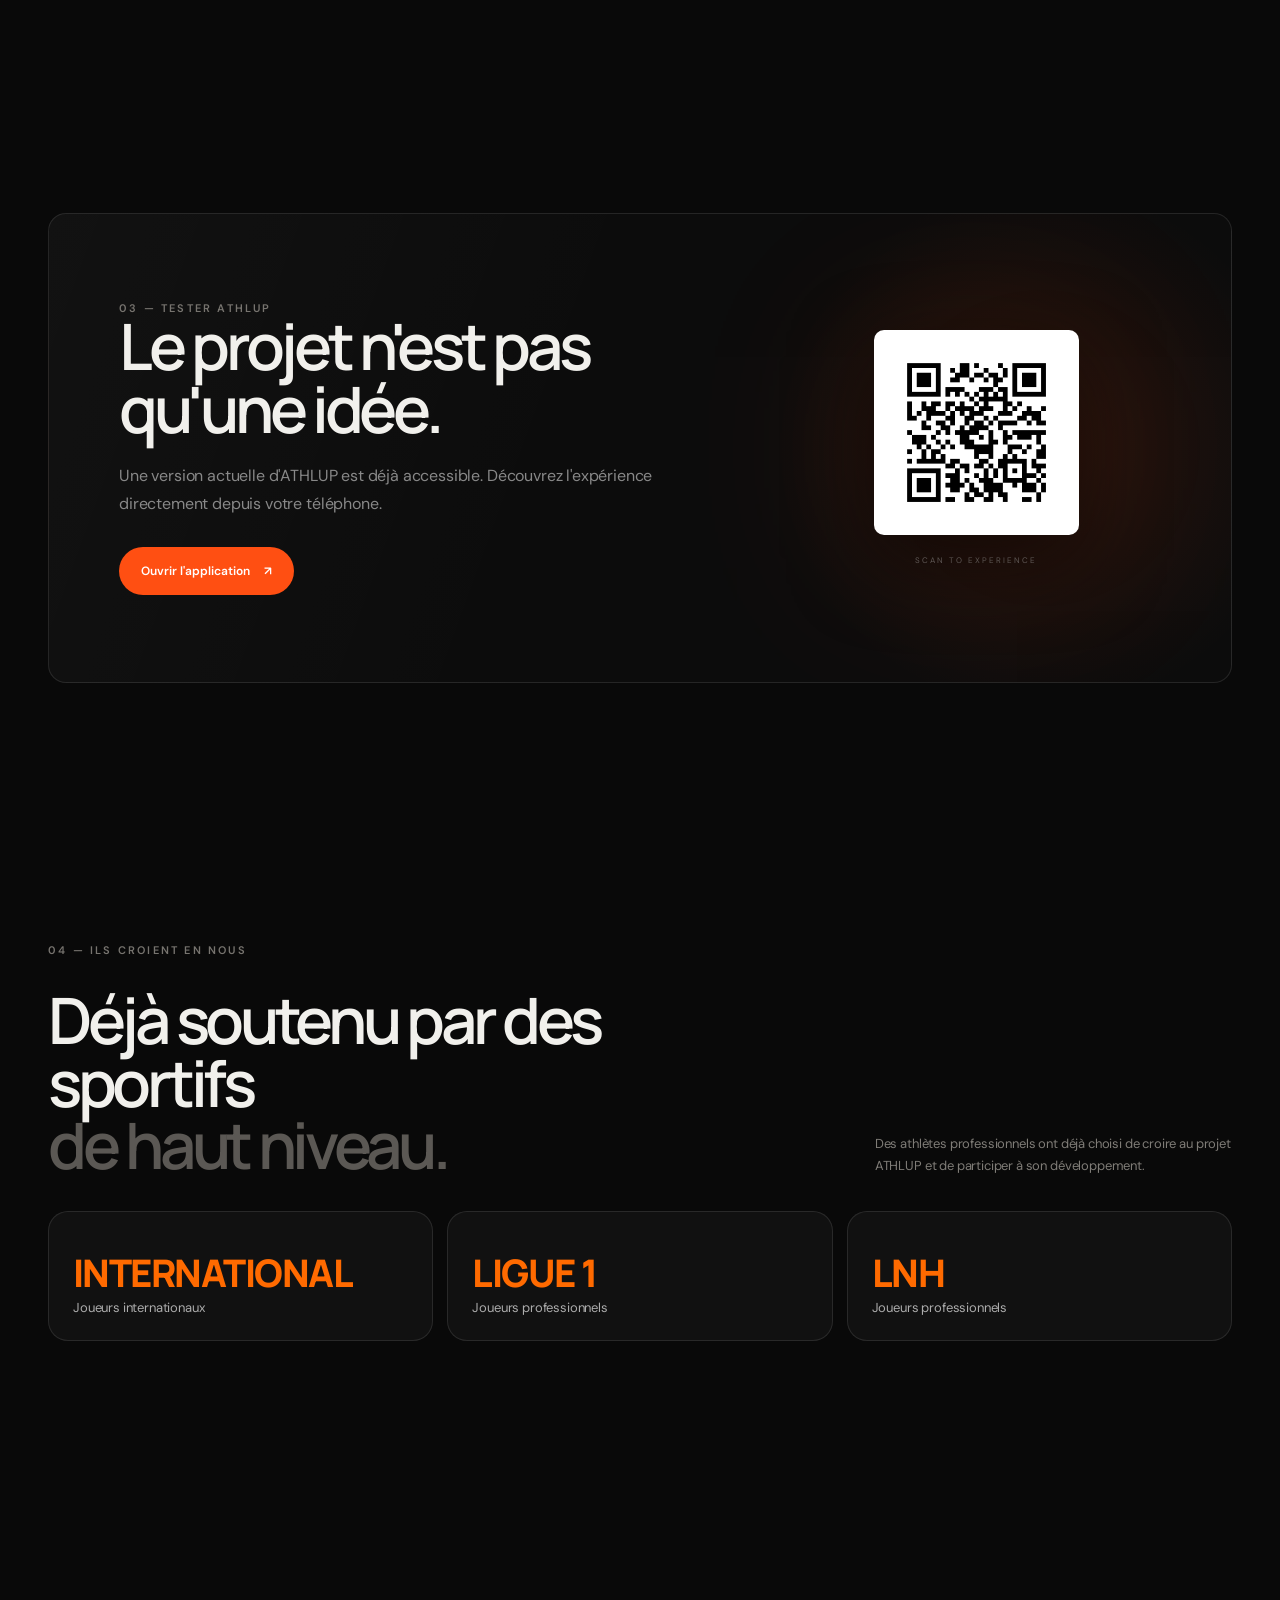
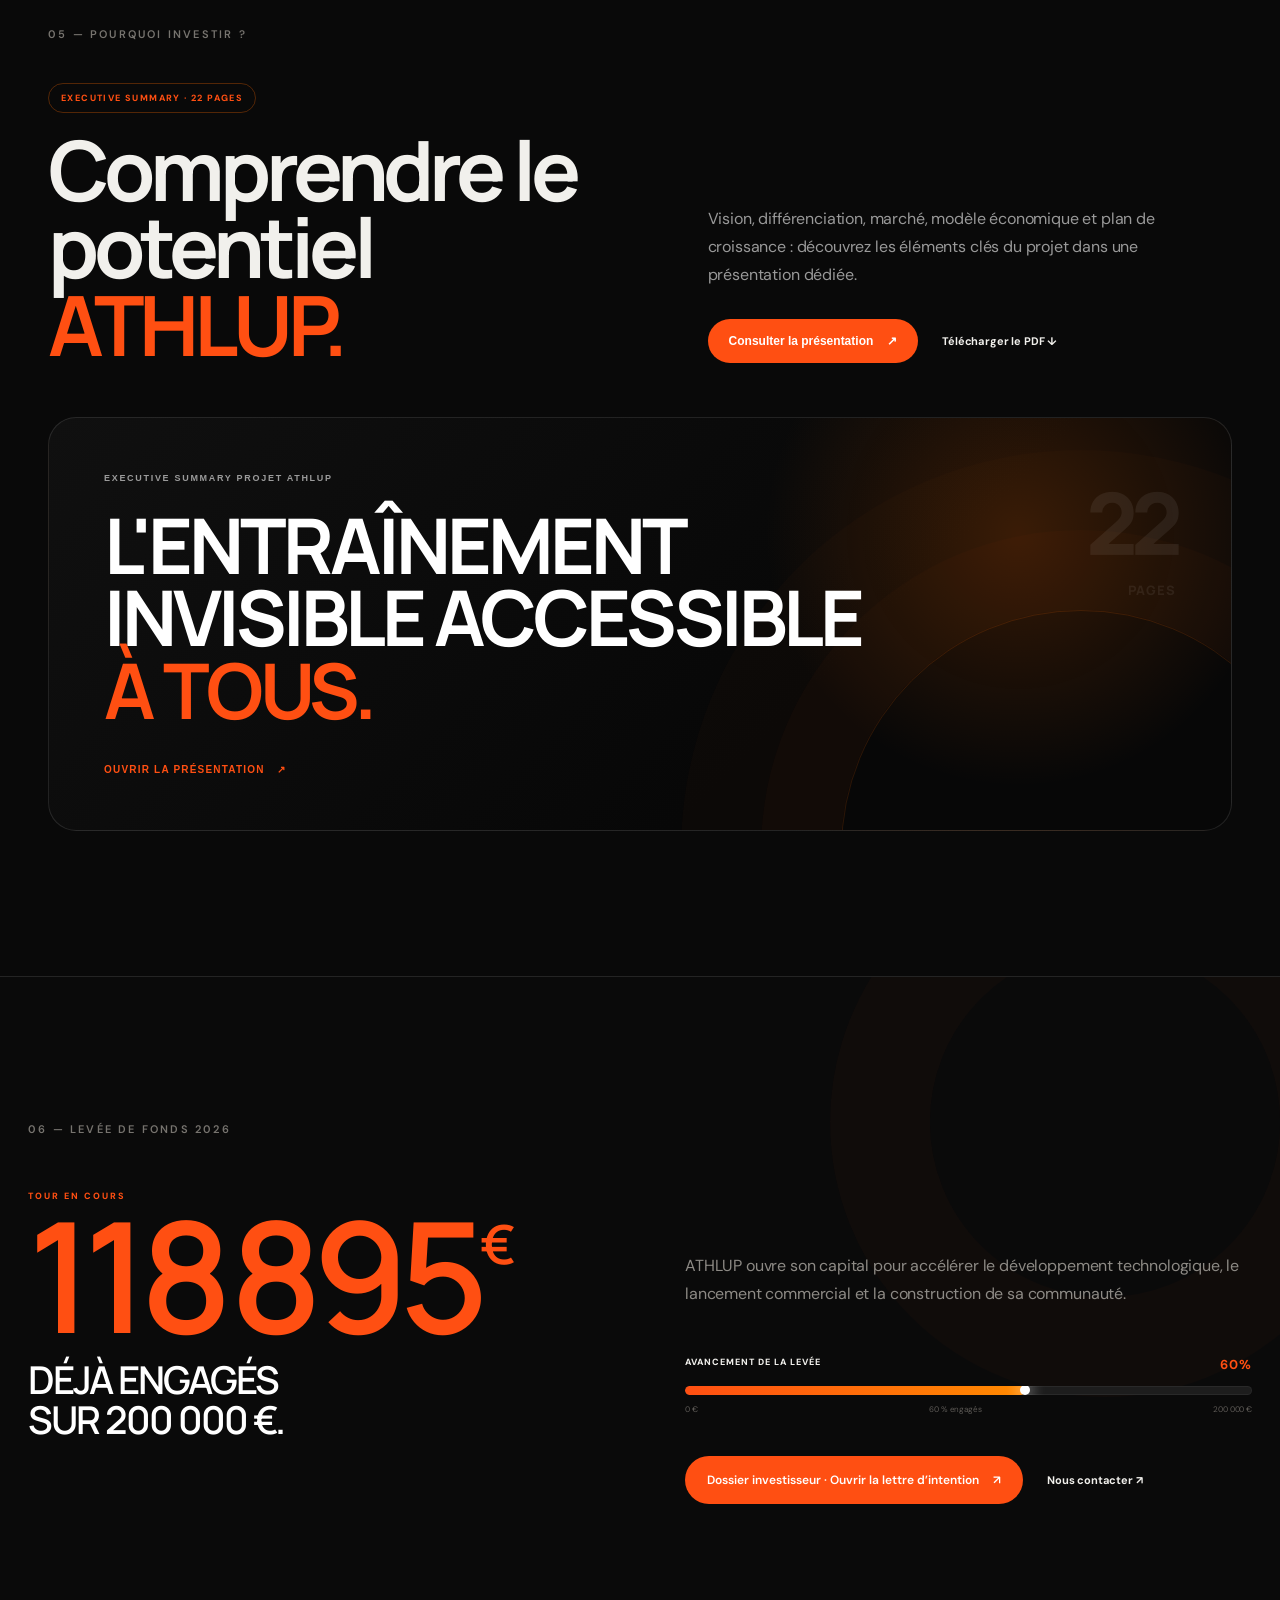
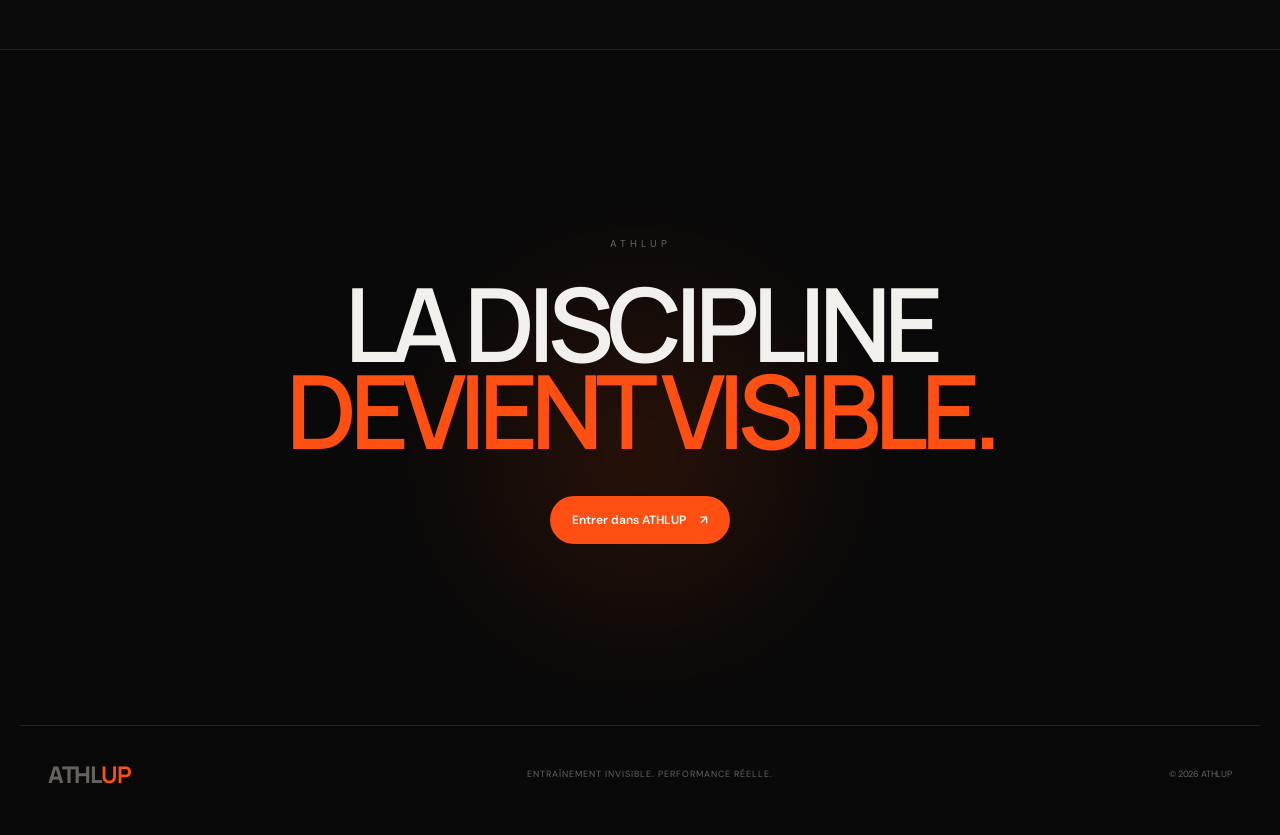
==== commit a642e02d: "Add files via upload" ====
--- a/index.html
+++ b/index.html
@@ -270,9 +270,53 @@
       
     </section>
 
+    <section class="executive section" id="executive-summary">
+      <div class="section-kicker reveal">05 — POURQUOI INVESTIR ?</div>
+      <div class="executive-head">
+        <div class="reveal">
+          <span class="executive-badge">EXECUTIVE SUMMARY · 22 PAGES</span>
+          <h2>Comprendre le potentiel<br><span class="accent">ATHLUP.</span></h2>
+        </div>
+        <div class="executive-intro reveal delay-1">
+          <p>Vision, différenciation, marché, modèle économique et plan de croissance : découvrez les éléments clés du projet dans une présentation dédiée.</p>
+          <div class="executive-actions">
+            <button class="btn btn-primary magnetic" type="button" id="openExecutive">Consulter la présentation <span>↗</span></button>
+            <a class="text-link" href="documents/ATHLUP-Executive-Summary.pdf" download>Télécharger le PDF <span>↓</span></a>
+          </div>
+        </div>
+      </div>
+      <button class="executive-preview reveal" type="button" id="openExecutivePreview" aria-label="Ouvrir l'Executive Summary ATHLUP">
+        <div class="preview-number">22<span>pages</span></div>
+        <div class="preview-copy">
+          <small>EXECUTIVE SUMMARY PROJET ATHLUP</small>
+          <strong>L'ENTRAÎNEMENT<br>INVISIBLE ACCESSIBLE<br><em>À TOUS.</em></strong>
+          <span>OUVRIR LA PRÉSENTATION &nbsp; ↗</span>
+        </div>
+        <div class="preview-orbit"></div>
+      </button>
+    </section>
+
+    <div class="pdf-modal" id="executiveModal" aria-hidden="true">
+      <div class="pdf-modal-backdrop" data-close-executive></div>
+      <div class="pdf-modal-panel" role="dialog" aria-modal="true" aria-labelledby="executiveTitle">
+        <div class="pdf-modal-top">
+          <div><small>ATHLUP · INVESTISSEURS</small><strong id="executiveTitle">Executive Summary</strong></div>
+          <div class="pdf-modal-actions">
+            <a href="documents/ATHLUP-Executive-Summary.pdf" download>Télécharger <span>↓</span></a>
+            <button type="button" data-close-executive aria-label="Fermer">×</button>
+          </div>
+        </div>
+        <iframe src="documents/ATHLUP-Executive-Summary.pdf#view=FitH" title="Executive Summary ATHLUP"></iframe>
+        <div class="pdf-mobile-fallback">
+          <p>Si votre navigateur mobile n'affiche pas le document ici, ouvrez-le directement.</p>
+          <a class="btn btn-primary" href="documents/ATHLUP-Executive-Summary.pdf" target="_blank" rel="noopener">Ouvrir le PDF <span>↗</span></a>
+        </div>
+      </div>
+    </div>
+
     <section class="invest section" id="invest">
       <div class="invest-bg"></div>
-      <div class="section-kicker reveal">05 — LEVÉE DE FONDS 2026</div>
+      <div class="section-kicker reveal">06 — LEVÉE DE FONDS 2026</div>
       <div class="invest-grid">
         <div class="invest-copy reveal">
           <p class="invest-label">TOUR EN COURS</p>
--- a/style.css
+++ b/style.css
@@ -640,3 +640,35 @@
   .mobile-flip-guide span{color:#ff6a00;font-size:17px;line-height:1;animation:athlupFlipHint 1.8s ease-in-out infinite}
 }
 @keyframes athlupFlipHint{0%,100%{transform:rotate(0deg)}50%{transform:rotate(35deg)}}
+
+/* V18 — Executive Summary investisseurs */
+.executive{position:relative;overflow:hidden}
+.executive-head{display:grid;grid-template-columns:1.05fr .95fr;gap:80px;align-items:end;margin-top:42px}
+.executive h2{font-family:"Manrope",sans-serif;font-size:clamp(48px,6.5vw,92px);line-height:.93;letter-spacing:-5px;margin:18px 0 0}
+.executive-badge{display:inline-flex;padding:8px 12px;border:1px solid rgba(255,106,0,.3);border-radius:999px;color:var(--orange);font-size:9px;font-weight:800;letter-spacing:1.4px}
+.executive-intro p{max-width:560px;color:#999;line-height:1.75}
+.executive-actions{display:flex;align-items:center;gap:24px;margin-top:30px;flex-wrap:wrap}
+.executive-actions button{border:0;cursor:pointer}
+.executive-preview{width:100%;min-height:390px;margin-top:54px;border:1px solid rgba(255,255,255,.11);border-radius:28px;background:radial-gradient(circle at 82% 28%,rgba(255,106,0,.19),transparent 25%),linear-gradient(135deg,#101010,#070707 65%);color:#fff;position:relative;overflow:hidden;text-align:left;padding:55px;cursor:pointer;transition:transform .35s ease,border-color .35s ease}
+.executive-preview:hover{transform:translateY(-4px);border-color:rgba(255,106,0,.45)}
+.preview-copy{position:relative;z-index:2;display:flex;flex-direction:column;align-items:flex-start}
+.preview-copy small{font-size:9px;letter-spacing:1.7px;color:#9b9b9b;font-weight:800}
+.preview-copy strong{font-family:"Manrope",sans-serif;font-size:clamp(42px,6vw,78px);line-height:.94;letter-spacing:-4px;margin:26px 0 38px}
+.preview-copy strong em{font-style:normal;color:var(--orange)}
+.preview-copy>span{font-size:10px;font-weight:800;letter-spacing:1.2px;color:var(--orange)}
+.preview-number{position:absolute;right:55px;top:45px;font-family:"Manrope",sans-serif;font-size:86px;font-weight:800;letter-spacing:-7px;color:rgba(255,255,255,.07);z-index:1}
+.preview-number span{display:block;font-size:13px;letter-spacing:1px;text-align:right;text-transform:uppercase}
+.preview-orbit{position:absolute;width:480px;height:480px;border:1px solid rgba(255,106,0,.15);border-radius:50%;right:-90px;bottom:-260px;box-shadow:0 0 0 80px rgba(255,106,0,.025),0 0 0 160px rgba(255,106,0,.018)}
+.pdf-modal{position:fixed;inset:0;z-index:9999;display:none;align-items:center;justify-content:center;padding:24px}
+.pdf-modal.is-open{display:flex}
+.pdf-modal-backdrop{position:absolute;inset:0;background:rgba(0,0,0,.88);backdrop-filter:blur(12px)}
+.pdf-modal-panel{position:relative;z-index:1;width:min(1180px,96vw);height:min(900px,92vh);background:#0b0b0b;border:1px solid rgba(255,255,255,.14);border-radius:22px;overflow:hidden;display:flex;flex-direction:column;box-shadow:0 30px 100px rgba(0,0,0,.55)}
+.pdf-modal-top{height:72px;flex:0 0 72px;display:flex;align-items:center;justify-content:space-between;padding:0 22px;border-bottom:1px solid rgba(255,255,255,.09)}
+.pdf-modal-top>div:first-child{display:flex;flex-direction:column;gap:3px}.pdf-modal-top small{font-size:8px;letter-spacing:1.5px;color:var(--orange);font-weight:800}.pdf-modal-top strong{font-size:15px}
+.pdf-modal-actions{display:flex;align-items:center;gap:16px}.pdf-modal-actions a{font-size:10px;font-weight:800;color:#bbb}.pdf-modal-actions button{width:40px;height:40px;border:1px solid rgba(255,255,255,.14);border-radius:50%;background:#151515;color:#fff;font-size:25px;cursor:pointer}
+.pdf-modal iframe{width:100%;height:100%;border:0;background:#222}
+.pdf-mobile-fallback{display:none;padding:22px;text-align:center}.pdf-mobile-fallback p{color:#888;font-size:12px}
+body.pdf-open{overflow:hidden}
+@media(max-width:760px){
+  .executive-head{grid-template-columns:1fr;gap:24px}.executive h2{font-size:clamp(42px,12vw,58px);letter-spacing:-3px}.executive-preview{min-height:360px;padding:32px 24px;border-radius:22px}.preview-copy strong{font-size:clamp(36px,11vw,52px);letter-spacing:-3px}.preview-number{right:24px;top:24px;font-size:58px}.executive-actions{align-items:stretch;flex-direction:column}.executive-actions .btn,.executive-actions .text-link{width:100%;text-align:center}.pdf-modal{padding:8px}.pdf-modal-panel{width:100%;height:90vh;border-radius:16px}.pdf-modal-top{height:64px;flex-basis:64px;padding:0 14px}.pdf-modal-actions a{display:none}.pdf-modal iframe{min-height:0}.pdf-mobile-fallback{display:block;flex:0 0 auto}.pdf-mobile-fallback .btn{display:inline-flex}
+}
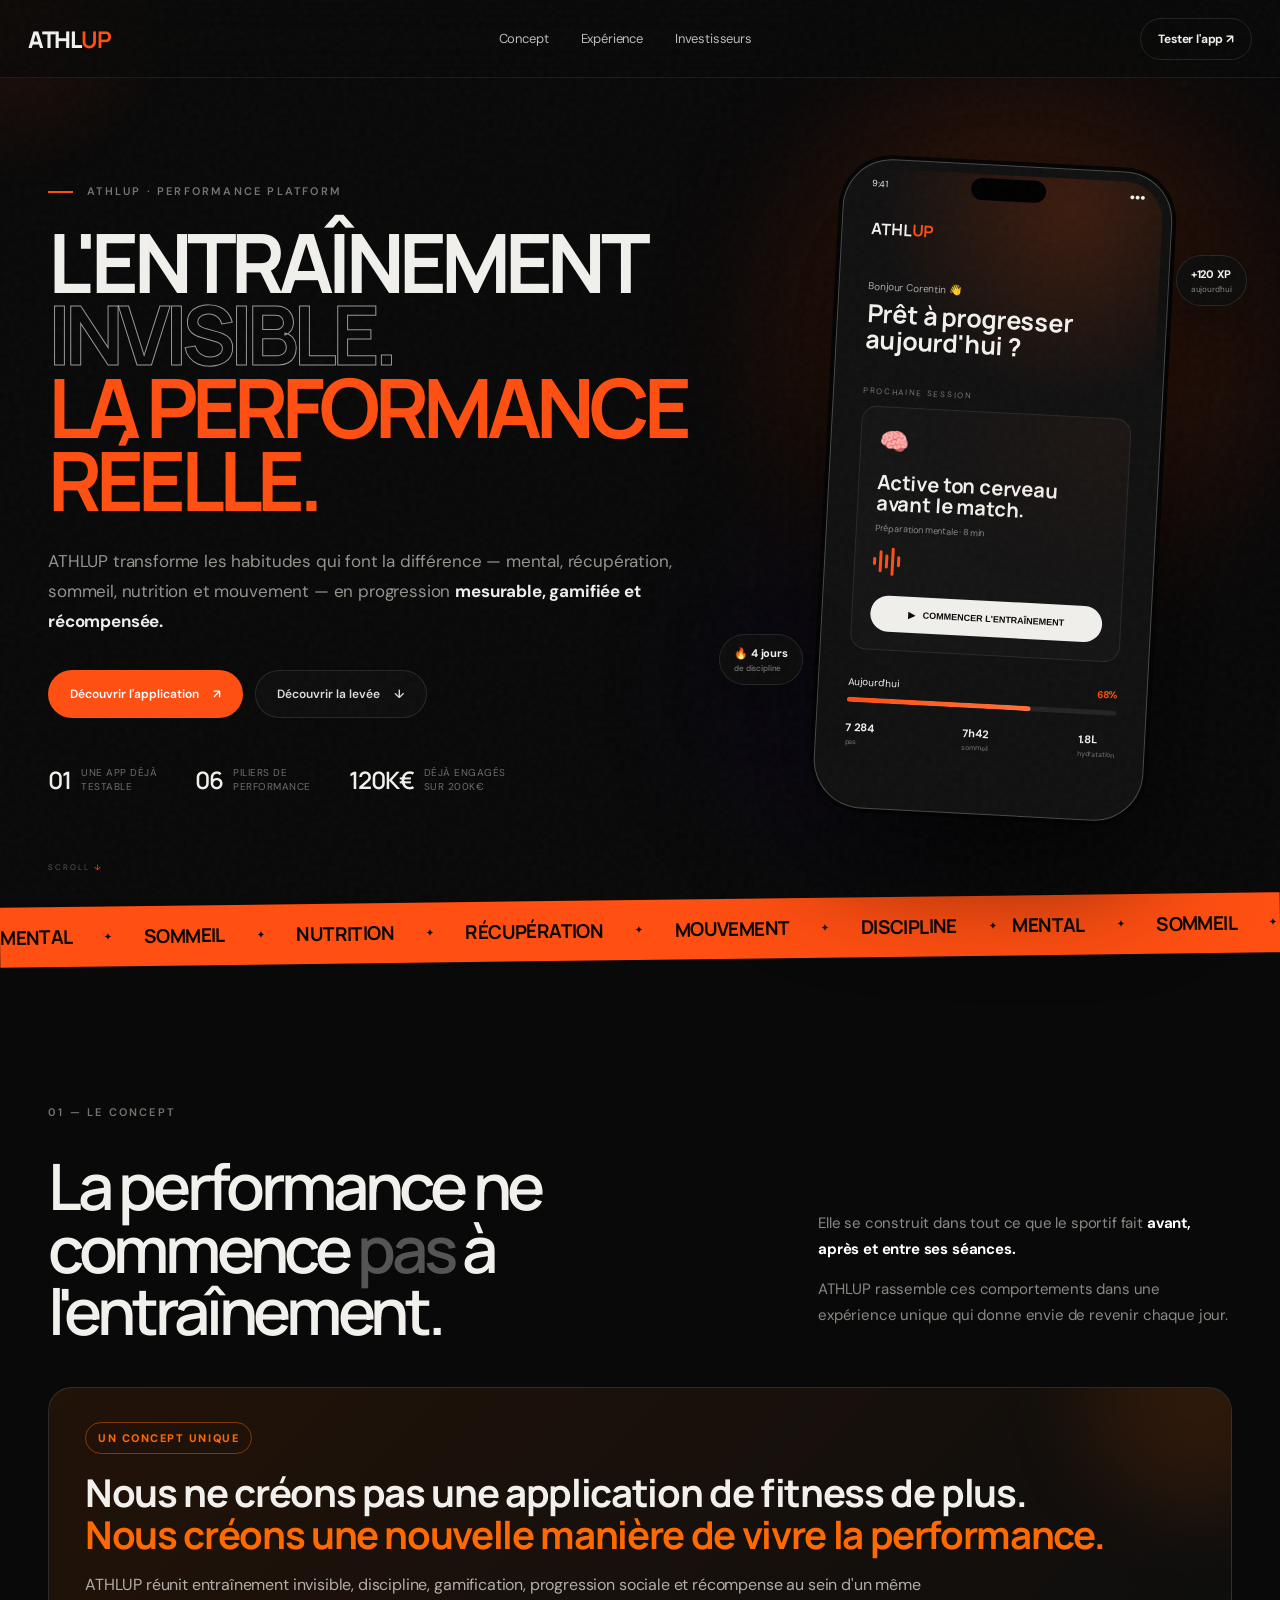
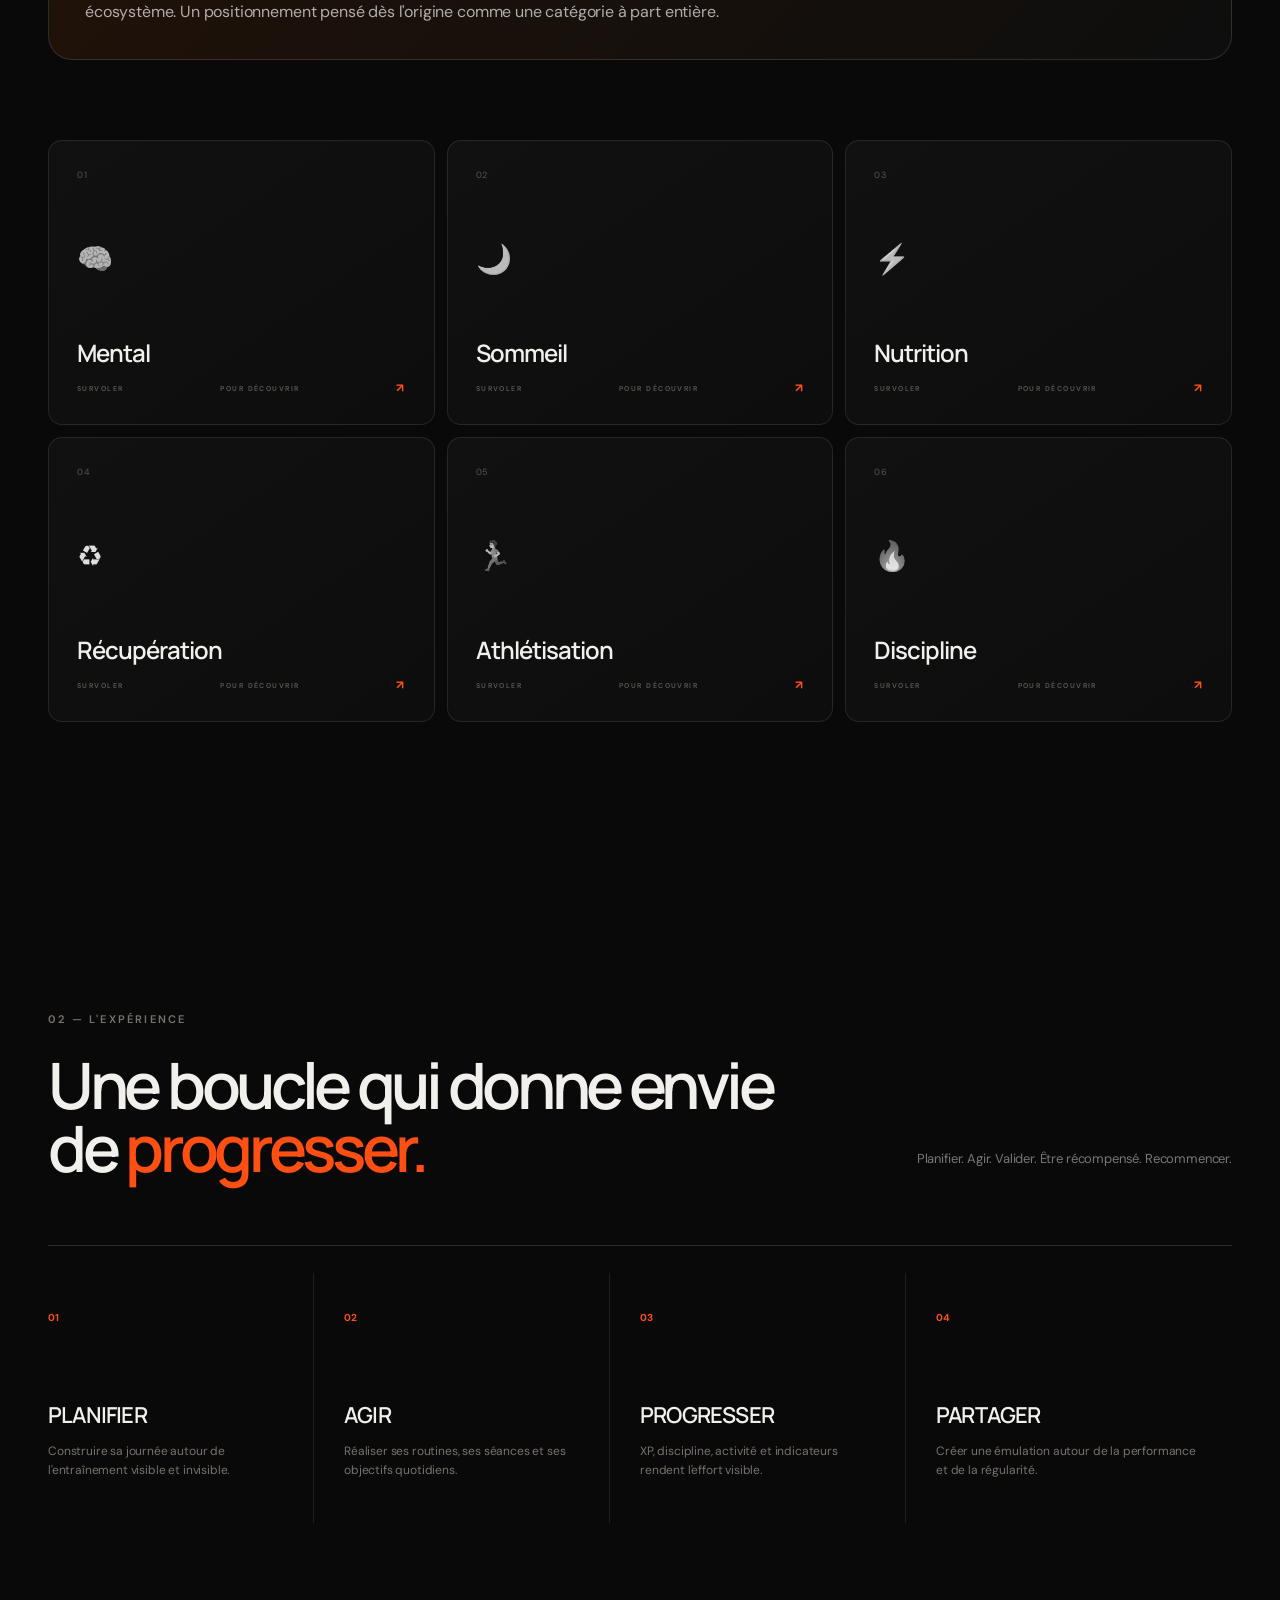
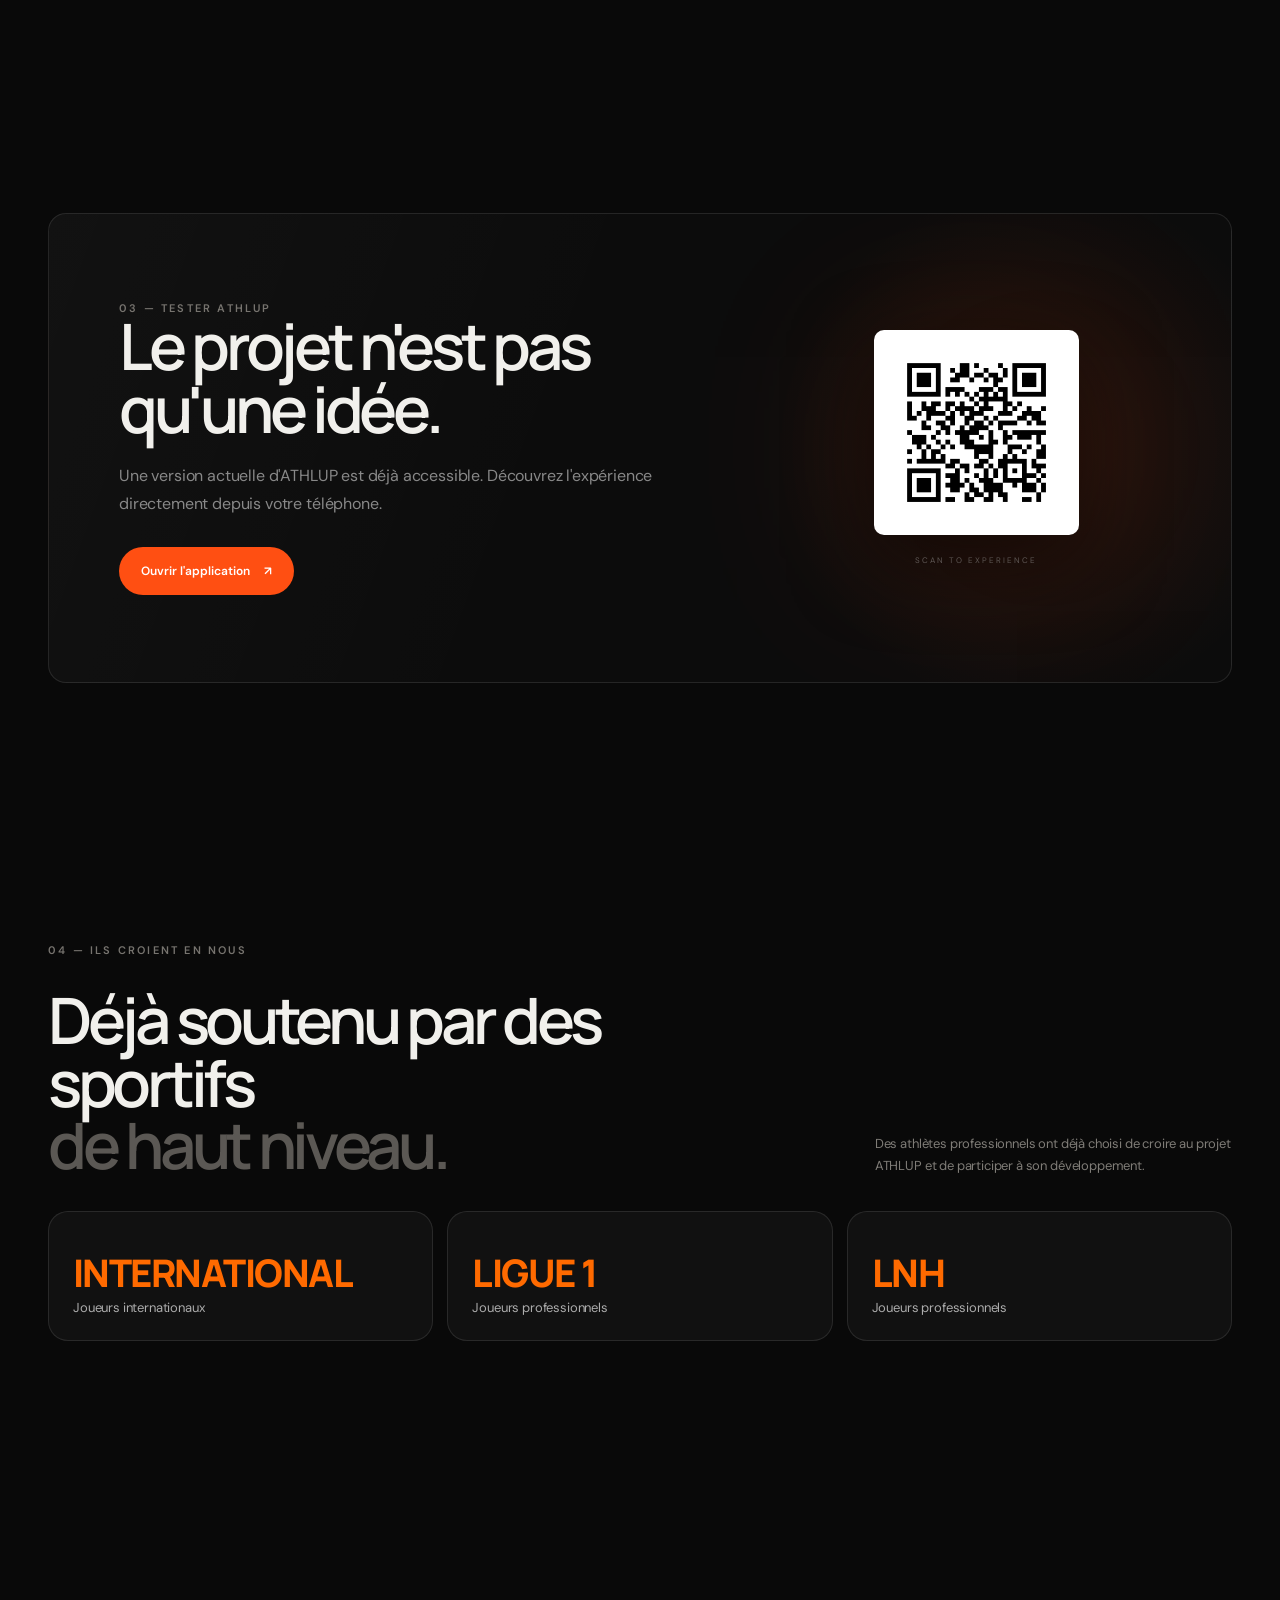
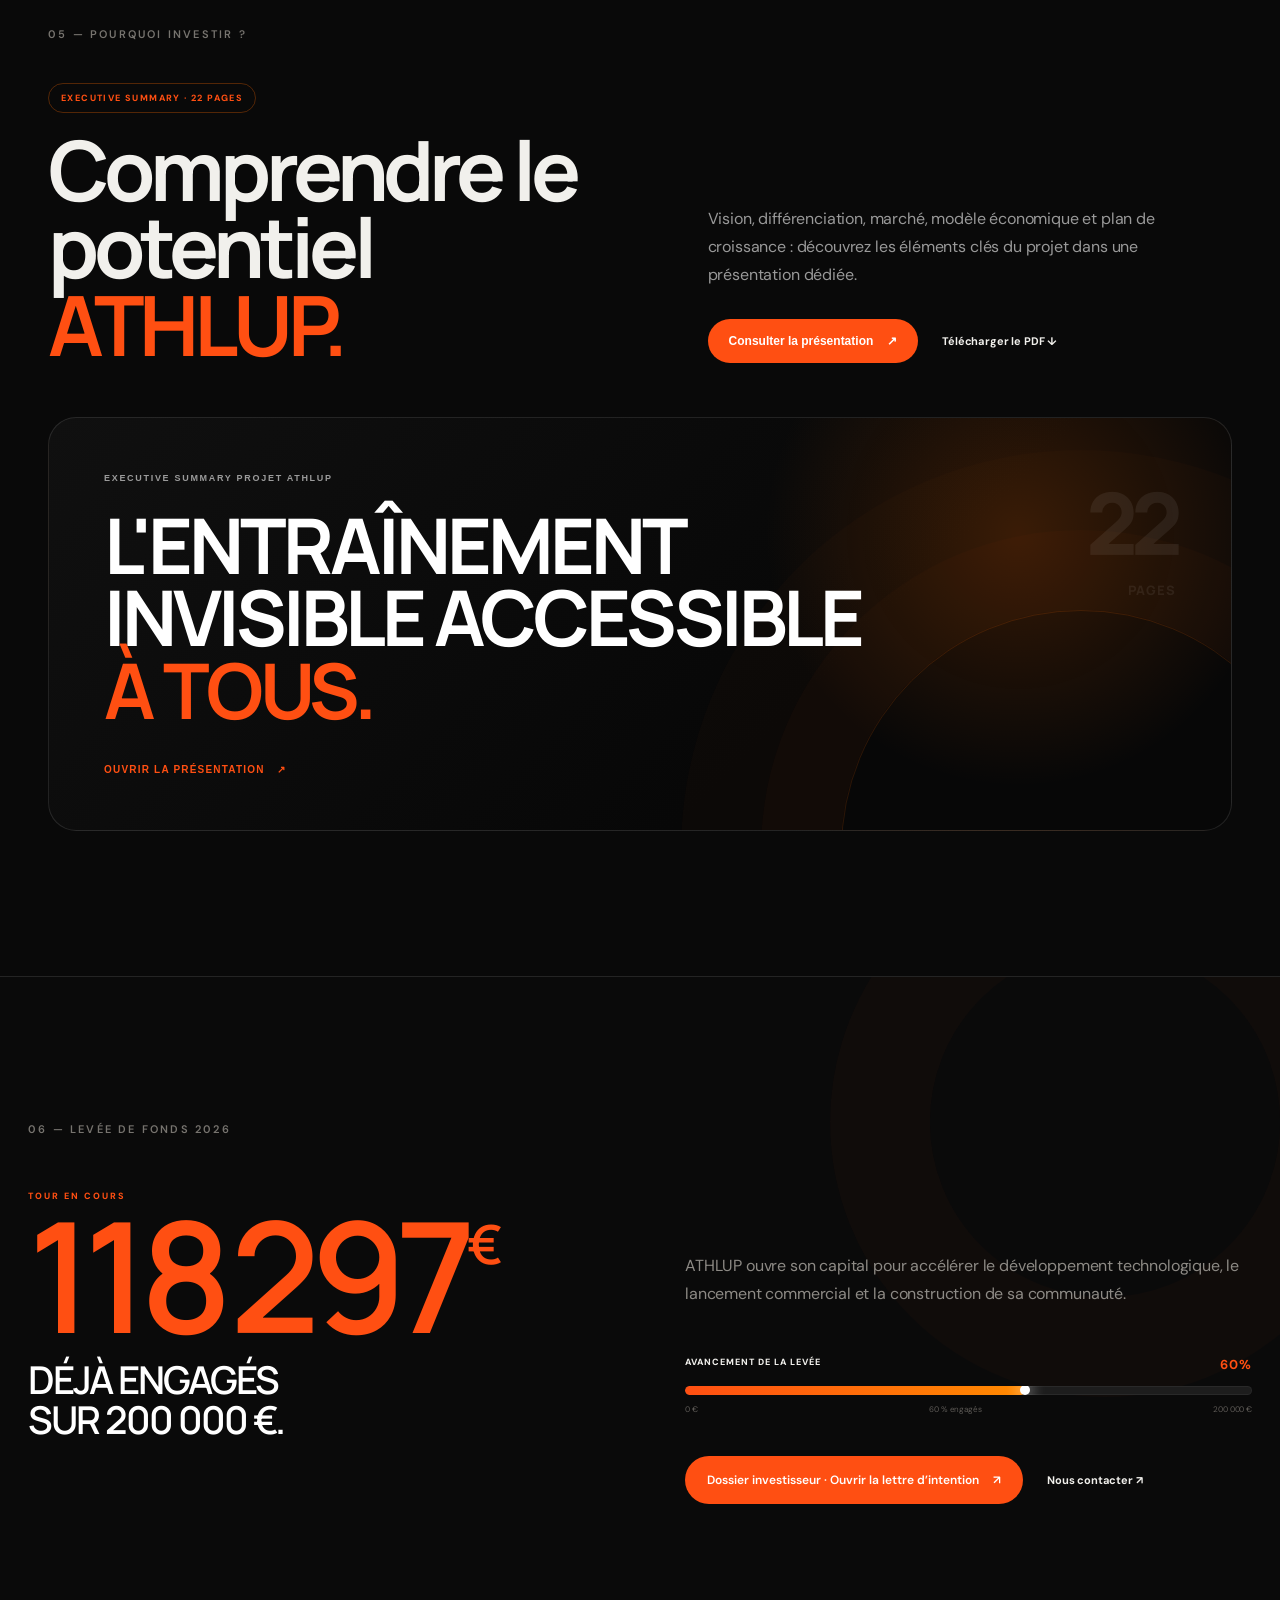
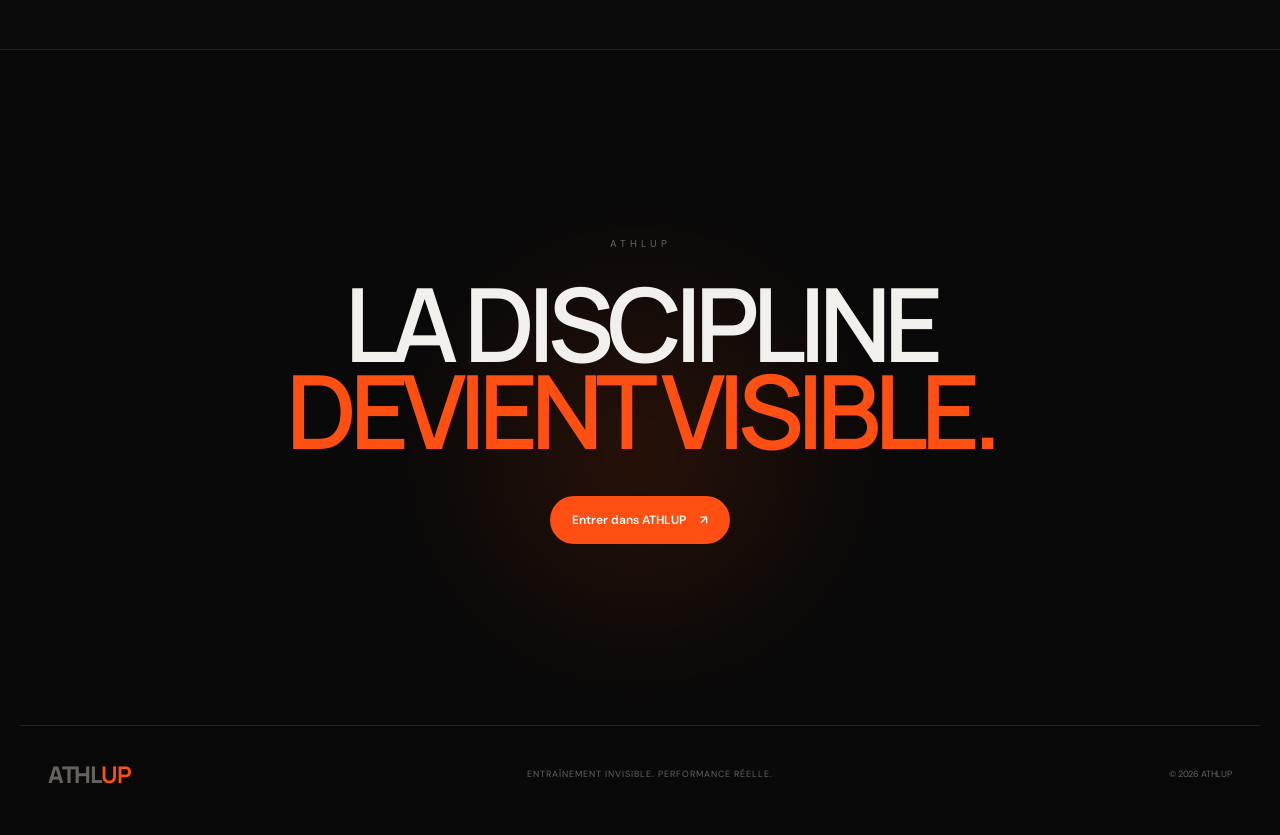
==== commit c4839af9: "Add files via upload" ====
--- a/index.html
+++ b/index.html
@@ -281,7 +281,7 @@
           <p>Vision, différenciation, marché, modèle économique et plan de croissance : découvrez les éléments clés du projet dans une présentation dédiée.</p>
           <div class="executive-actions">
             <button class="btn btn-primary magnetic" type="button" id="openExecutive">Consulter la présentation <span>↗</span></button>
-            <a class="text-link" href="documents/ATHLUP-Executive-Summary.pdf" download>Télécharger le PDF <span>↓</span></a>
+            <a class="text-link" href="/documents/ATHLUP-Executive-Summary.pdf" download>Télécharger le PDF <span>↓</span></a>
           </div>
         </div>
       </div>
@@ -302,14 +302,14 @@
         <div class="pdf-modal-top">
           <div><small>ATHLUP · INVESTISSEURS</small><strong id="executiveTitle">Executive Summary</strong></div>
           <div class="pdf-modal-actions">
-            <a href="documents/ATHLUP-Executive-Summary.pdf" download>Télécharger <span>↓</span></a>
+            <a href="/documents/ATHLUP-Executive-Summary.pdf" download>Télécharger <span>↓</span></a>
             <button type="button" data-close-executive aria-label="Fermer">×</button>
           </div>
         </div>
-        <iframe src="documents/ATHLUP-Executive-Summary.pdf#view=FitH" title="Executive Summary ATHLUP"></iframe>
+        <iframe src="/documents/ATHLUP-Executive-Summary.pdf#view=FitH" title="Executive Summary ATHLUP"></iframe>
         <div class="pdf-mobile-fallback">
           <p>Si votre navigateur mobile n'affiche pas le document ici, ouvrez-le directement.</p>
-          <a class="btn btn-primary" href="documents/ATHLUP-Executive-Summary.pdf" target="_blank" rel="noopener">Ouvrir le PDF <span>↗</span></a>
+          <a class="btn btn-primary" href="/documents/ATHLUP-Executive-Summary.pdf" target="_blank" rel="noopener">Ouvrir le PDF <span>↗</span></a>
         </div>
       </div>
     </div>
